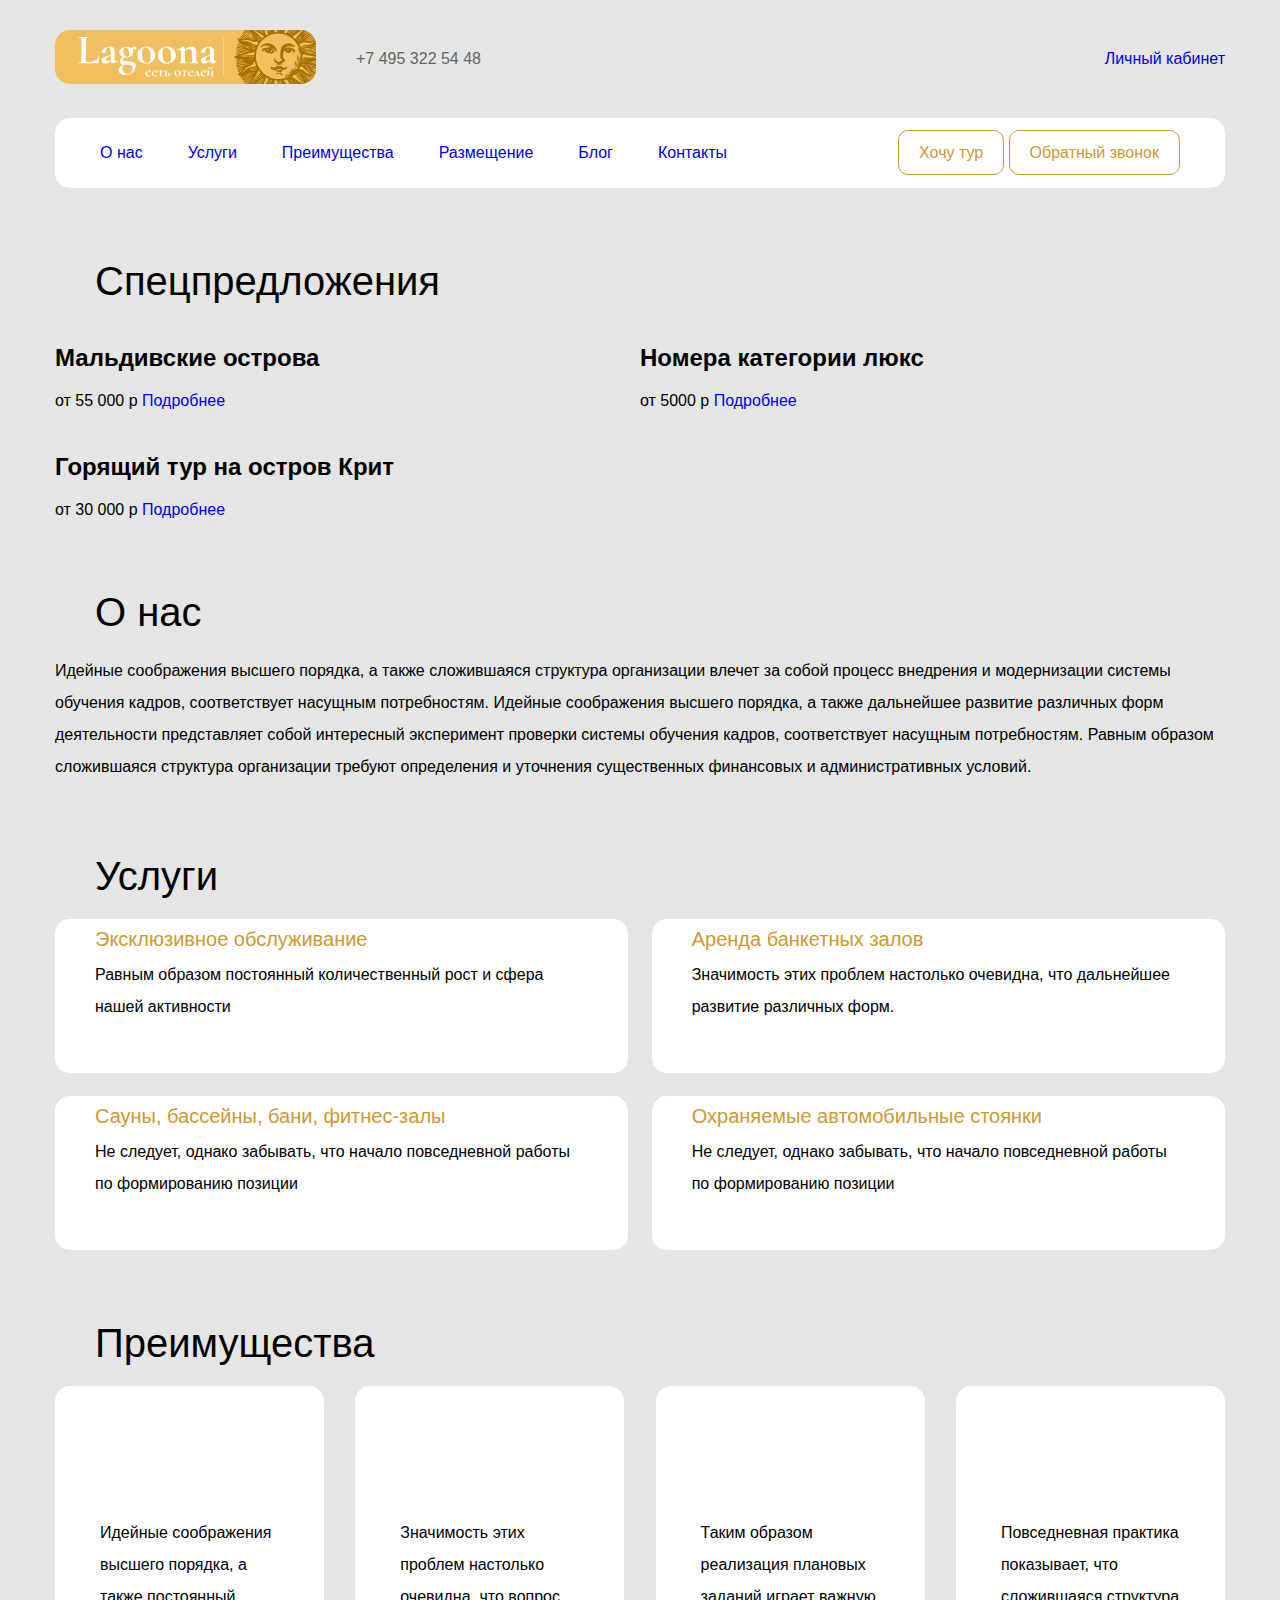
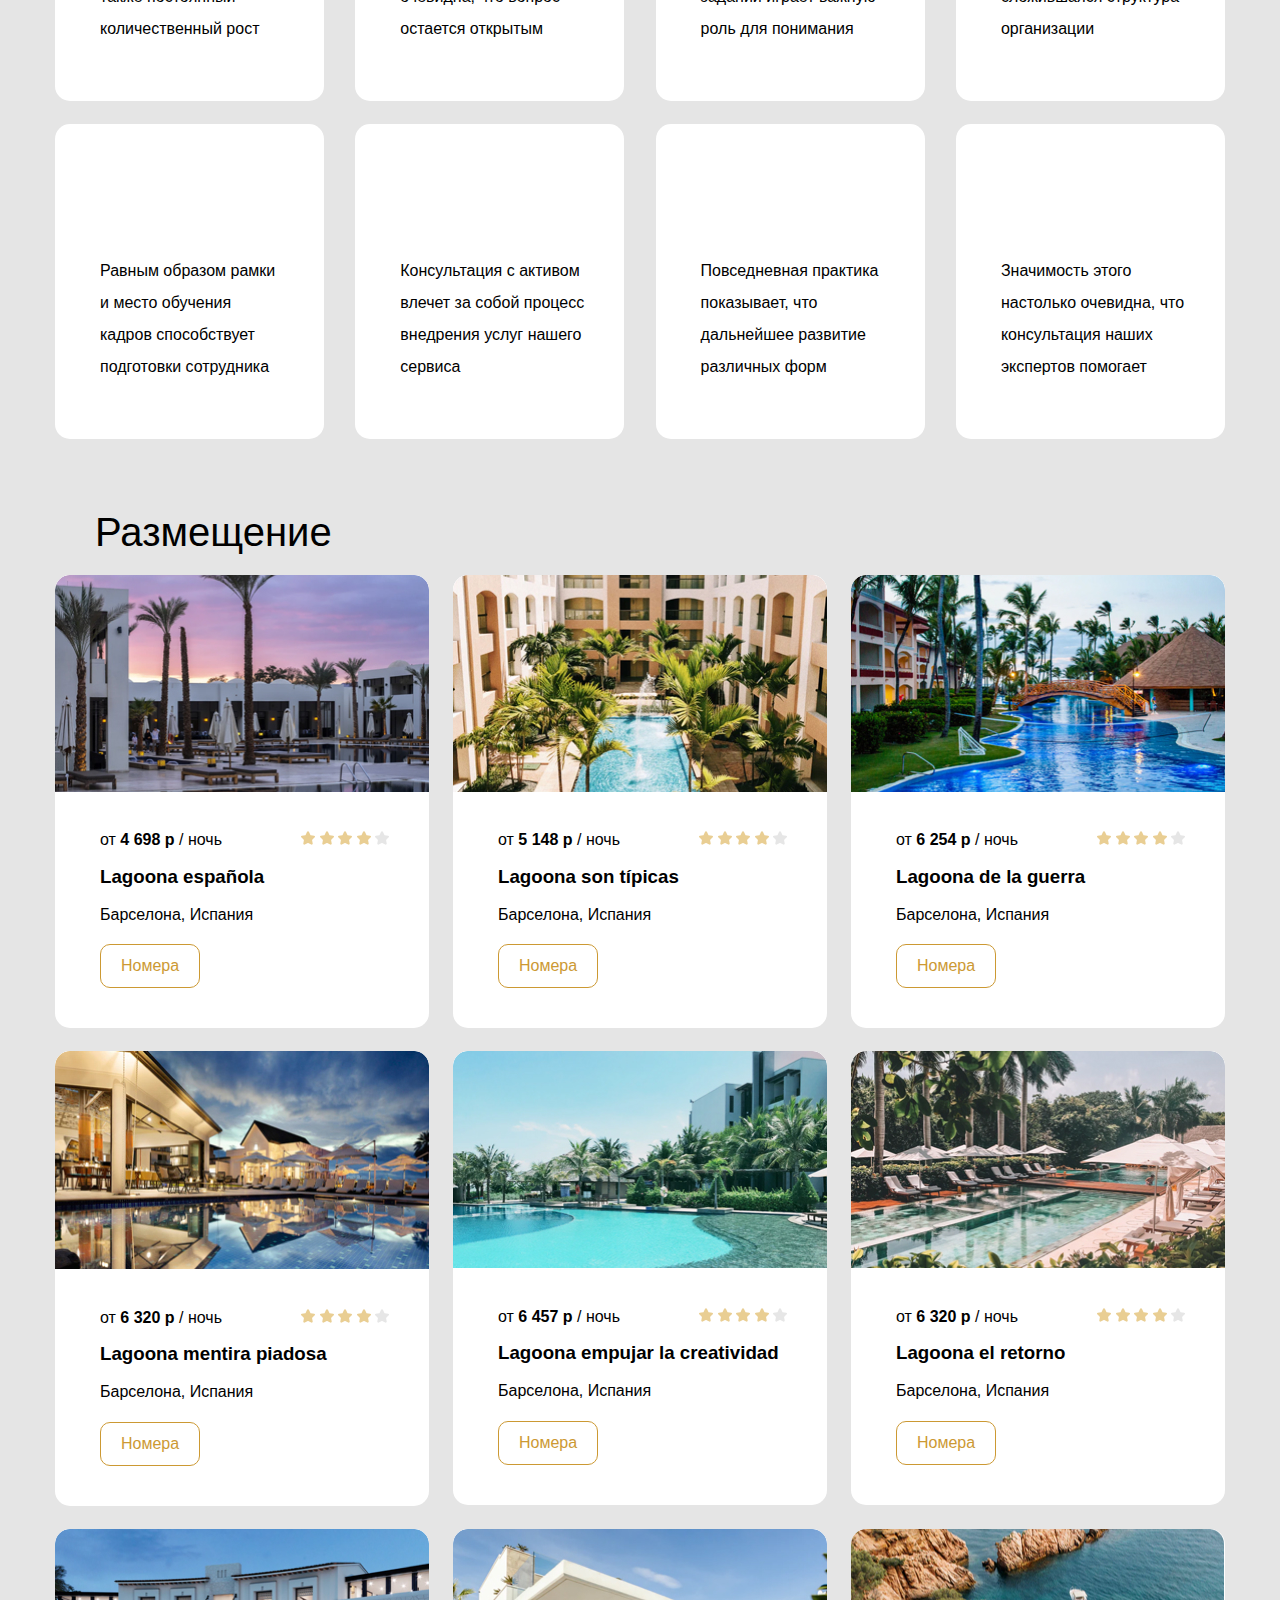
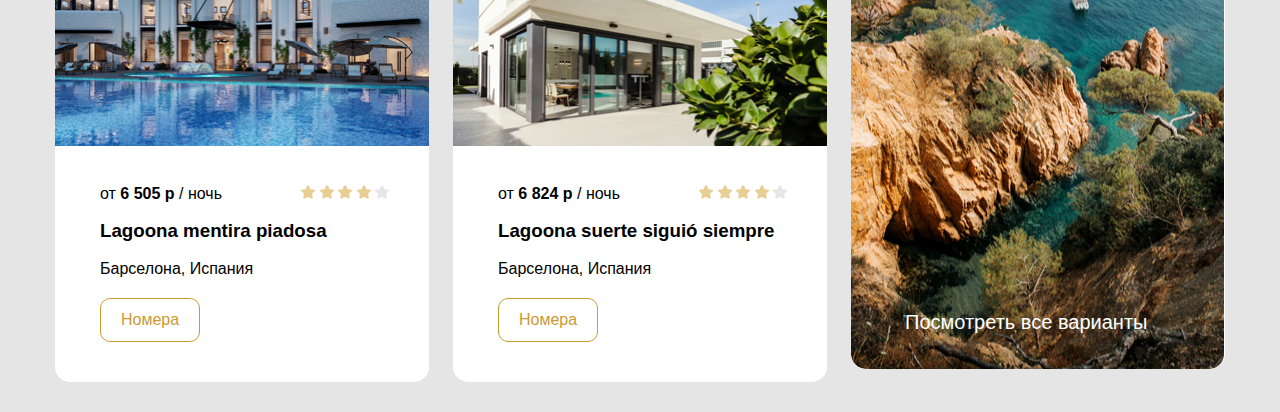
==== 05_layout-html/index.html @ 6f516e9d "HW 6.7 to check +" ====
<!DOCTYPE html>
<html lang="ru">

<head>
  <meta charset="UTF-8">
  <meta http-equiv="X-UA-Compatible" content="IE=edge">
  <meta name="viewport" content="width=device-width, initial-scale=1.0">
  <link rel="stylesheet" href="css/normalize.css">
  <link rel="stylesheet" href="css/style.css">
  <title>Lagoona</title>
</head>

<body>
  <header class="header">
    <div class="container">
      <div class="header-logtel">
        <a href="#" class="logo">
          <img src="img/svg/logo.svg" alt="Логотип" class="logo-img">
        </a>
        <a href="tel:+74953225448" class="header-tel-link">
          +7 495 322 54 48
        </a>
        <a href="#" class="person-info">
          Личный кабинет
        </a>
      </div>
      <div class="header-nav">
        <nav class="nav">
          <ul class="nav-list">
            <li class="nav-item">
              <a href="#" class="nav-list-link">О нас</a>
            </li>
            <li class="nav-item">
              <a href="#" class="nav-list-link">Услуги</a>
            </li>
            <li class="nav-item">
              <a href="#" class="nav-list-link">Преимущества</a>
            </li>
            <li class="nav-item">
              <a href="#" class="nav-list-link">Размещение</a>
            </li>
            <li class="nav-item">
              <a href="#" class="nav-list-link">Блог</a>
            </li>
            <li class="nav-item">
              <a href="#" class="nav-list-link">Контакты</a>
            </li>
          </ul>
        </nav>
        <div class="herader-btns">
          <a href="#" class="btn">Хочу тур</a>
          <a href="#" class="btn">Обратный звонок</a>
        </div>
      </div>
    </div>
  </header>

  <main>
    <h1 class="invisible-header">Всё об отелях Lagoona</h1>
    <section class="section-specoffers">
      <div class="container container-specoffers">
        <h2 class="top-heading">
          Спецпредложения
        </h2>
        <div class="section-specoffers-cards">
          <div class="section-specoffers-allcards">
            <article class="common-offer-adv">
              <div class="section-specoffers-cards-common">
                <h2 class="specoffers-common-heading">Мальдивские острова</h2>
                <span class="specoffers-common-price">от 55 000 р</span>
                <a href="#" class="specoffers-details">Подробнее</a>
              </div>
            </article>
            <article class="common-offer-adv">
              <div class="section-specoffers-cards-common">
                <h2 class="specoffers-common-heading">Горящий тур на остров Крит</h2>
                <span class="specoffers-common-price">от 30 000 р</span>
                <a href="#" class="specoffers-details">Подробнее</a>
              </div>
            </article>
          </div>
          <article class="section-specoffers-allcards">
            <div class="section-specoffers-cards-lux">
              <h2 class="specoffers-lux-heading">Номера категории люкс</h2>
              <span class="specoffers-lux-price">от 5000 р</span>
              <a href="#" class="specoffers-details">Подробнее</a>
            </div>
          </article>
        </div>
      </div>
    </section>

    <section class="section-aboutus">
      <div class="container">
        <h2 class="top-heading">
          О нас
        </h2>
        <p class="section-aboutus-description">
          Идейные соображения высшего порядка, а также сложившаяся структура организации влечет за собой процесс
          внедрения и модернизации системы обучения кадров, соответствует насущным потребностям. Идейные соображения
          высшего порядка, а также дальнейшее развитие различных форм деятельности представляет собой интересный
          эксперимент проверки системы обучения кадров, соответствует насущным потребностям. Равным образом сложившаяся
          структура организации требуют определения и уточнения существенных финансовых и административных условий.
        </p>
      </div>
    </section>

    <section class="section-services">
      <div class="container container-services">
        <h2 class="top-heading">
          Услуги
        </h2>
        <ul class="section-services-list">
          <li class="section-services-item">
            <div class="section-services-item-text">
              <a href="#" class="section-services-item-heading">Эксклюзивное обслуживание</a>
              <p class="section-services-description">
                Равным образом постоянный количественный рост и сфера нашей активности
              </p>
            </div>
          </li>
          <li class="section-services-item">
            <div class="section-services-item-text">
              <a href="#" class="section-services-item-heading">Аренда банкетных залов</a>
              <p class="section-services-description">
                Значимость этих проблем настолько очевидна, что дальнейшее развитие различных форм.
              </p>
            </div>
          </li>
          <li class="section-services-item">
            <div class="section-services-item-text">
              <a href="#" class="section-services-item-heading">Сауны, бассейны, бани, фитнес-залы</a>
              <p class="section-services-description">
                Не следует, однако забывать, что начало повседневной работы по формированию позиции
              </p>
            </div>
          </li>
          <li class="section-services-item">
            <div class="section-services-item-text">
              <a href="#" class="section-services-item-heading">Охраняемые автомобильные стоянки</a>
              <p class="section-services-description">
                Не следует, однако забывать, что начало повседневной работы по формированию позиции
              </p>
            </div>
          </li>
        </ul>
      </div>
    </section>

    <section class="section-advantages">
      <div class="container">
        <h2 class="top-heading">
          Преимущества
        </h2>
        <ul class="section-advantages-list">
          <li class="section-advantages-item">
            <p class="section-advantages-description">Идейные соображения высшего порядка, а также постоянный
              количественный рост</p>
          </li>
          <li class="section-advantages-item">
            <p class="section-advantages-description">Значимость этих проблем настолько очевидна, что вопрос остается
              открытым</p>
          </li>
          <li class="section-advantages-item">
            <p class="section-advantages-description">Таким образом реализация плановых заданий играет важную роль для
              понимания</p>
          </li>
          <li class="section-advantages-item">
            <p class="section-advantages-description">Повседневная практика показывает, что сложившаяся структура
              организации</p>
          </li>
          <li class="section-advantages-item">
            <p class="section-advantages-description">Равным образом рамки и место обучения кадров способствует
              подготовки сотрудника</p>
          </li>
          <li class="section-advantages-item">
            <p class="section-advantages-description">Консультация с активом влечет за собой процесс внедрения услуг
              нашего сервиса </p>
          </li>
          <li class="section-advantages-item">
            <p class="section-advantages-description">Повседневная практика показывает, что дальнейшее развитие
              различных форм</p>
          </li>
          <li class="section-advantages-item">
            <p class="section-advantages-description">Значимость этого настолько очевидна, что консультация наших
              экспертов помогает</p>
          </li>
        </ul>
      </div>
    </section>

    <section class="section-accommodation">
      <div class="container">
        <h2 class="top-heading">
          Размещение
        </h2>
        <ul class="section-accommodation-list">
          <li class="section-accommodation-item">
            <article class="accommodation-article">
              <img src="img/Lagoona-española.jpg" alt="Lagoona española" class="section-accommodation-item-img">
              <div class="accommodation-info">
                <div class="accommodation-price-stars">
                  <span class="accommodation-price">от <b>4 698 р</b> / ночь</span>
                  <div class="stars">
                    <img src="img/svg/star.svg" alt="Рейтинг отеля 4 из 5" class="rating-star-img">
                    <img src="img/svg/star.svg" alt="" class="rating-star-img">
                    <img src="img/svg/star.svg" alt="" class="rating-star-img">
                    <img src="img/svg/star.svg" alt="" class="rating-star-img">
                    <img src="img/svg/empty-star.svg" alt="" class="rating-star-img">
                  </div>
                </div>
                <h3 class="accommodation-hotel-name">Lagoona española</h3>
                <span class="accommodation-city">Барселона, Испания</span>
                <a href="#" class="btn accomodation-btn">Номера</a>
              </div>
            </article>
          </li>
          <li class="section-accommodation-item">
            <article class="accommodation-article">
              <img src="img/Lagoona-son-típicas.jpg" alt="Lagoona son típicas" class="section-accommodation-item-img">
              <div class="accommodation-info">
                <div class="accommodation-price-stars">
                  <span class="accommodation-price">от <b>5 148 р</b> / ночь</span>
                  <div class="stars">
                    <img src="img/svg/star.svg" alt="Рейтинг отеля 4 из 5" class="rating-star-img">
                    <img src="img/svg/star.svg" alt="" class="rating-star-img">
                    <img src="img/svg/star.svg" alt="" class="rating-star-img">
                    <img src="img/svg/star.svg" alt="" class="rating-star-img">
                    <img src="img/svg/empty-star.svg" alt="" class="rating-star-img">
                  </div>
                </div>
                <h3 class="accommodation-hotel-name">Lagoona son típicas</h3>
                <span class="accommodation-city">Барселона, Испания</span>
                <a href="#" class="btn accomodation-btn">Номера</a>
              </div>
            </article>
          </li>
          <li class="section-accommodation-item">
            <article class="accommodation-article">
              <img src="img/Lagoona-de-la-guerra.jpg" alt="Lagoona de la guerra" class="section-accommodation-item-img">
              <div class="accommodation-info">
                <div class="accommodation-price-stars">
                  <span class="accommodation-price">от <b>6 254 р</b> / ночь</span>
                  <div class="stars">
                    <img src="img/svg/star.svg" alt="Рейтинг отеля 4 из 5" class="rating-star-img">
                    <img src="img/svg/star.svg" alt="" class="rating-star-img">
                    <img src="img/svg/star.svg" alt="" class="rating-star-img">
                    <img src="img/svg/star.svg" alt="" class="rating-star-img">
                    <img src="img/svg/empty-star.svg" alt="" class="rating-star-img">
                  </div>
                </div>
                <h3 class="accommodation-hotel-name">Lagoona de la guerra</h3>
                <span class="accommodation-city">Барселона, Испания</span>
                <a href="#" class="btn accomodation-btn">Номера</a>
              </div>
            </article>
          </li>
          <li class="section-accommodation-item">
            <article class="accommodation-article">
              <img src="img/Lagoona-mentira-piadosa.jpg" alt="Lagoona mentira piadosa"
                class="section-accommodation-item-img">
              <div class="accommodation-info">
                <div class="accommodation-price-stars">
                  <span class="accommodation-price">от <b>6 320 р</b> / ночь</span>
                  <div class="stars">
                    <img src="img/svg/star.svg" alt="Рейтинг отеля 4 из 5" class="rating-star-img">
                    <img src="img/svg/star.svg" alt="" class="rating-star-img">
                    <img src="img/svg/star.svg" alt="" class="rating-star-img">
                    <img src="img/svg/star.svg" alt="" class="rating-star-img">
                    <img src="img/svg/empty-star.svg" alt="" class="rating-star-img">
                  </div>
                </div>
                <h3 class="accommodation-hotel-name">Lagoona mentira piadosa</h3>
                <span class="accommodation-city">Барселона, Испания</span>
                <a href="#" class="btn accomodation-btn">Номера</a>
              </div>
            </article>
          </li>
          <li class="section-accommodation-item">
            <article class="accommodation-article">
              <img src="img/Lagoona-empujar-la-creatividad.jpg" alt="Lagoona empujar la creatividad"
                class="section-accommodation-item-img">
              <div class="accommodation-info">
                <div class="accommodation-price-stars">
                  <span class="accommodation-price">от <b>6 457 р</b> / ночь</span>
                  <div class="stars">
                    <img src="img/svg/star.svg" alt="Рейтинг отеля 4 из 5" class="rating-star-img">
                    <img src="img/svg/star.svg" alt="" class="rating-star-img">
                    <img src="img/svg/star.svg" alt="" class="rating-star-img">
                    <img src="img/svg/star.svg" alt="" class="rating-star-img">
                    <img src="img/svg/empty-star.svg" alt="" class="rating-star-img">
                  </div>
                </div>
                <h3 class="accommodation-hotel-name">Lagoona empujar la creatividad</h3>
                <span class="accommodation-city">Барселона, Испания</span>
                <a href="#" class="btn accomodation-btn">Номера</a>
              </div>
            </article>
          </li>
          <li class="section-accommodation-item">
            <article class="accommodation-article">
              <img src="img/Lagoona-el-retorno.jpg" alt="Lagoona el retorno" class="section-accommodation-item-img">
              <div class="accommodation-info">
                <div class="accommodation-price-stars">
                <span class="accommodation-price">от <b>6 320 р</b> / ночь</span>
                  <div class="stars">
                    <img src="img/svg/star.svg" alt="Рейтинг отеля 4 из 5" class="rating-star-img">
                    <img src="img/svg/star.svg" alt="" class="rating-star-img">
                    <img src="img/svg/star.svg" alt="" class="rating-star-img">
                    <img src="img/svg/star.svg" alt="" class="rating-star-img">
                    <img src="img/svg/empty-star.svg" alt="" class="rating-star-img">
                  </div>
                </div>
                <h3 class="accommodation-hotel-name">Lagoona el retorno</h3>
                <span class="accommodation-city">Барселона, Испания</span>
                <a href="#" class="btn accomodation-btn">Номера</a>
              </div>
            </article>
          </li>
          <li class="section-accommodation-item">
            <article class="accommodation-article">
              <img src="img/Lagoona-mentira-piadosa-(2).jpg" alt="Lagoona mentira piadosa 2"
                class="section-accommodation-item-img">
              <div class="accommodation-info">
                <div class="accommodation-price-stars">
                  <span class="accommodation-price">от <b>6 505 р</b> / ночь</span>
                  <div class="stars">
                    <img src="img/svg/star.svg" alt="Рейтинг отеля 4 из 5" class="rating-star-img">
                    <img src="img/svg/star.svg" alt="" class="rating-star-img">
                    <img src="img/svg/star.svg" alt="" class="rating-star-img">
                    <img src="img/svg/star.svg" alt="" class="rating-star-img">
                    <img src="img/svg/empty-star.svg" alt="" class="rating-star-img">
                  </div>
                </div>
                <h3 class="accommodation-hotel-name">Lagoona mentira piadosa</h3>
                <span class="accommodation-city">Барселона, Испания</span>
                <a href="#" class="btn accomodation-btn">Номера</a>
              </div>
            </article>
          </li>
          <li class="section-accommodation-item">
            <article class="accommodation-article">
              <img src="img/Lagoona-suerte-siguió-siempre.jpg" alt="Lagoona suerte siguió siempre"
                class="section-accommodation-item-img">
              <div class="accommodation-info">
                <div class="accommodation-price-stars">
                  <span class="accommodation-price">от <b>6 824 р</b> / ночь</span>
                  <div class="stars">
                    <img src="img/svg/star.svg" alt="Рейтинг отеля 4 из 5" class="rating-star-img">
                    <img src="img/svg/star.svg" alt="" class="rating-star-img">
                    <img src="img/svg/star.svg" alt="" class="rating-star-img">
                    <img src="img/svg/star.svg" alt="" class="rating-star-img">
                    <img src="img/svg/empty-star.svg" alt="" class="rating-star-img">
                  </div>
                </div>
                <h3 class="accommodation-hotel-name">Lagoona suerte siguió siempre</h3>
                <span class="accommodation-city">Барселона, Испания</span>
                <a href="#" class="btn accomodation-btn">Номера</a>
              </div>
            </article>
          </li>
          <li class="section-accommodation-item accommodation-other-background">
            <a href="#" class="section-accomodation-showall">
              Посмотреть все варианты
            </a>
          </li>
        </ul>
      </div>
    </section>
  </main>

  <footer>
  </footer>
</body>

</html>
---- 05_layout-html/css/style.css ----
/* common styles -------------------------------------------------------------------------------*/
* {
  box-sizing: border-box;
}

body {
  margin: 30px 0;
  font-size: 16px;
  background-color: #E5E5E5;
}

a {
  text-decoration: none;
}

ul {
  margin: 0;
  padding: 0;
  list-style: none;
}

img {
  max-width: 100%;
}

html {
  font-family: sans-serif;
}

section {
  margin-top: 70px;
}

.container {
  max-width: 1200px;
  margin-left: auto;
  margin-right: auto;
  padding: 0 15px;
}

.top-heading {
  margin-left: 40px;
  margin-top: 0px;
  margin-bottom: 20px;
  font-size: 40px;
  font-weight: 400;
}

.btn {
  padding: 13px 20px;
  line-height: 1;
  color: #CC9933;
  border: 1px solid #CC9933;
  border-radius: 10px;
}

/* header -------------------------------------------------------------------------------*/
.header {
  min-height: 155px;
}

.header-logtel {
  margin-bottom: 30px;
  display: flex;
  align-items: center;
}

.logo {
  margin-right: 40px;
}

.header-tel-link {
  color: #666;
}

.person-info {
  margin-left: auto;
}

.header-nav {
  padding: 25px 45px;
  display: flex;
  justify-content: space-between;
  align-items: center;
  height: 70px;
  border-radius: 15px;
  background-color: #fff;
}

.nav-list {
  display: flex;
  color: #666666 ;
}

.nav-item:not(:last-child) {
  margin-right: 45px;
}

.header-btns {
  margin-right: auto;
}

/* specoffer -------------------------------------------------------------------------------*/
.invisible-header {
  position: absolute;
  width: 1px;
  height: 1px;
  margin: -1px;
  border: 0;
  padding: 0;
  clip: rect(0 0 0 0);
  overflow: hidden;
}

/* .section-specoffers {
  max-height: 600px;
} */

.section-specoffers-cards {
  display: flex;
}

.section-specoffers-allcards {
  margin-right: 23px;
  width: 50%;
  display: flex;
  flex-direction: column;
}

.common-offer-adv:not(:last-child) {
  margin-bottom: 23px;
}

.lux-offer-adv {
  width: 50%;
}

/* about us -------------------------------------------------------------------------------*/
.section-aboutus-description {
  line-height: 2;
}

/* services -------------------------------------------------------------------------------*/
.section-services-list {
  display: flex;
  flex-wrap: wrap;
  justify-content: space-between;
  align-items: start;
}

.section-services-item {
  flex-basis: 49%;
}

.section-services-item:not(:nth-last-child(-n+2)) {
  margin-bottom: 23px;
}

.section-services-item-text {
  padding: 0px 40px 50px 40px;
  border-radius: 15px;
  background-color: white;
}

.section-services-item-heading {
  font-size: 20px;
  line-height: 2;
  color: #CC9933;
}

.section-services-description {
  margin: 0;
  line-height: 2;
}

/* advantages -------------------------------------------------------------------------------*/
.section-advantages-list {
  display: flex;
  flex-wrap: wrap;
  justify-content: space-between;
  align-items: flex-start;
}

.section-advantages-item {
  width: 160px;
  flex-basis: 23%;
  padding: 115px 40px 40px 45px;
  border-radius: 15px;
  background-color: white;
}

.section-advantages-item:not(:nth-last-child(-n+4)) {
  margin-bottom: 23px;
}

.section-advantages-description {
  line-height: 2;
}

/* accommodation -------------------------------------------------------------------------------*/
.section-accommodation-list {
  display: flex;
  flex-wrap: wrap;
  justify-content: space-between;
  align-items: flex-start;
}

.section-accommodation-item {
  flex-basis: 32%;
  min-height: 440px;
  max-width: 374px;
  border-radius: 15px;
  background-color: white;
}

.section-accommodation-item:not(:nth-last-child(-n+3)) {
  margin-bottom: 23px;
}

.accommodation-info {
  padding: 35px 40px 40px 45px;
}

.section-accommodation-item-img {
  border-radius: 15px 15px 0 0;
}

.accommodation-price-stars {
  margin-bottom: 16px;
  display: flex;
  justify-content: space-between;
}

.stars {
  display: inline-block;
  text-align: right;
}

.accommodation-price {
  display: inline-block;
}

.accommodation-hotel-name {
  margin-top: 0;
}

.accommodation-city {
  margin-bottom: 20px;
  display: block;
}

.accomodation-btn {
  display: inline-block;
}

.accommodation-other-background {
  position: relative;
  height: 440px;
  background-image: url(../img/rocks.jpg);
  background-repeat: no-repeat;
}

.section-accomodation-showall {
  position: absolute;
  bottom: 0;
  display: inline-block;
  padding: 0 69px 27px 54px;
  font-size: 20px;
  line-height: 2;
  font-weight: 500;
  color: #fff;
}
/* ------------------------------------------------------------------------------- */
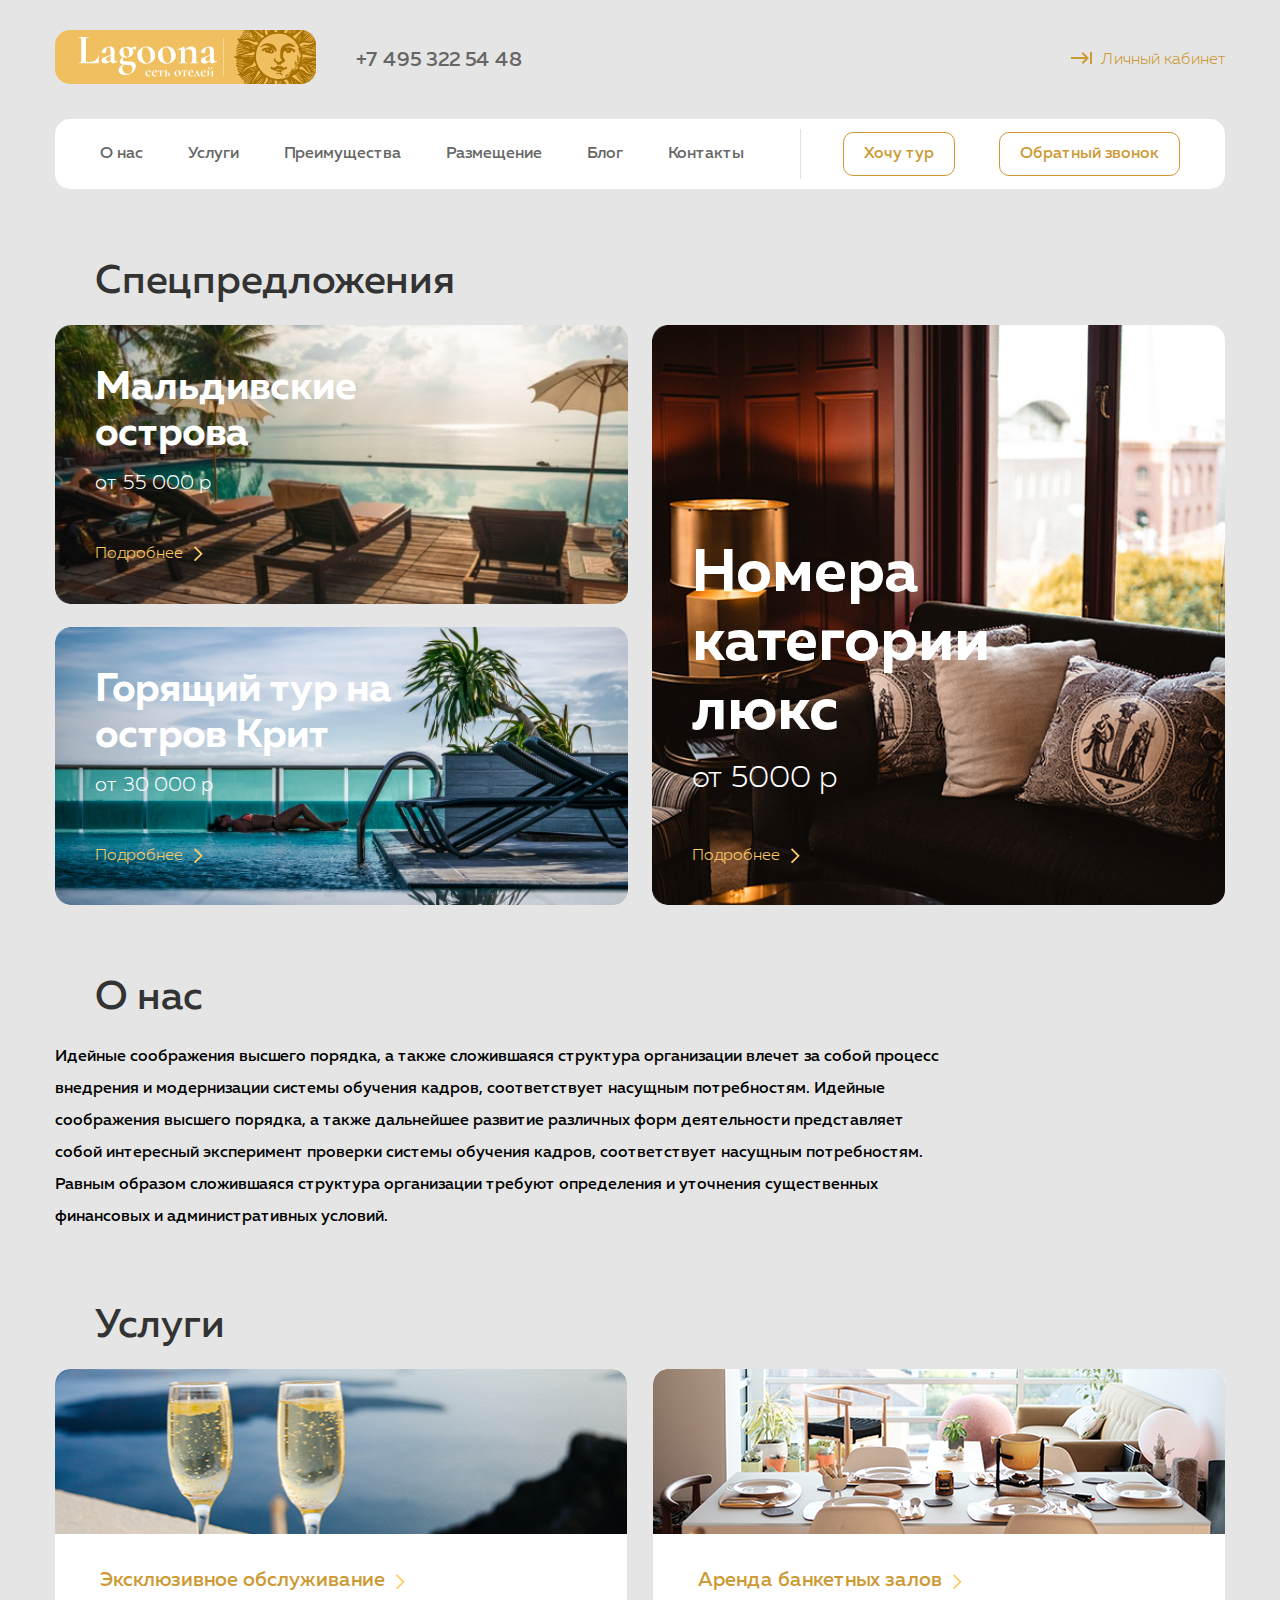
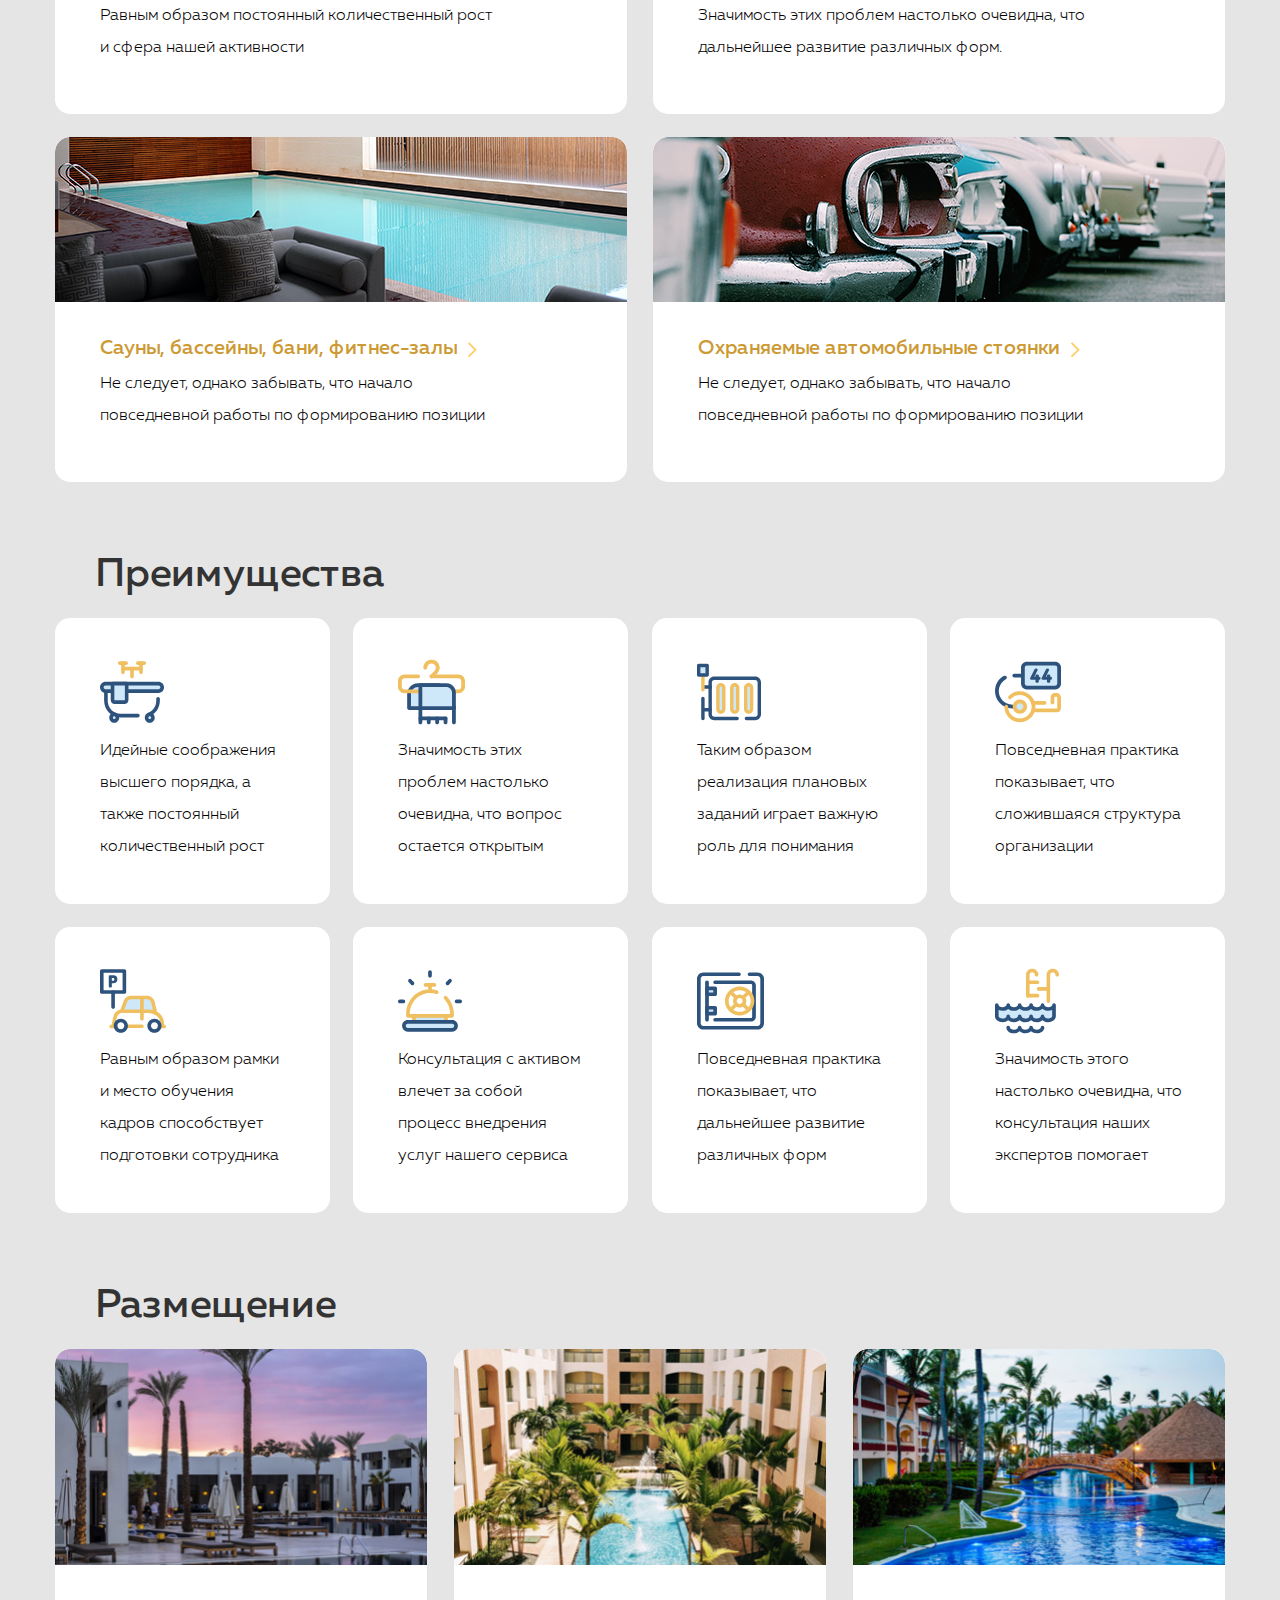
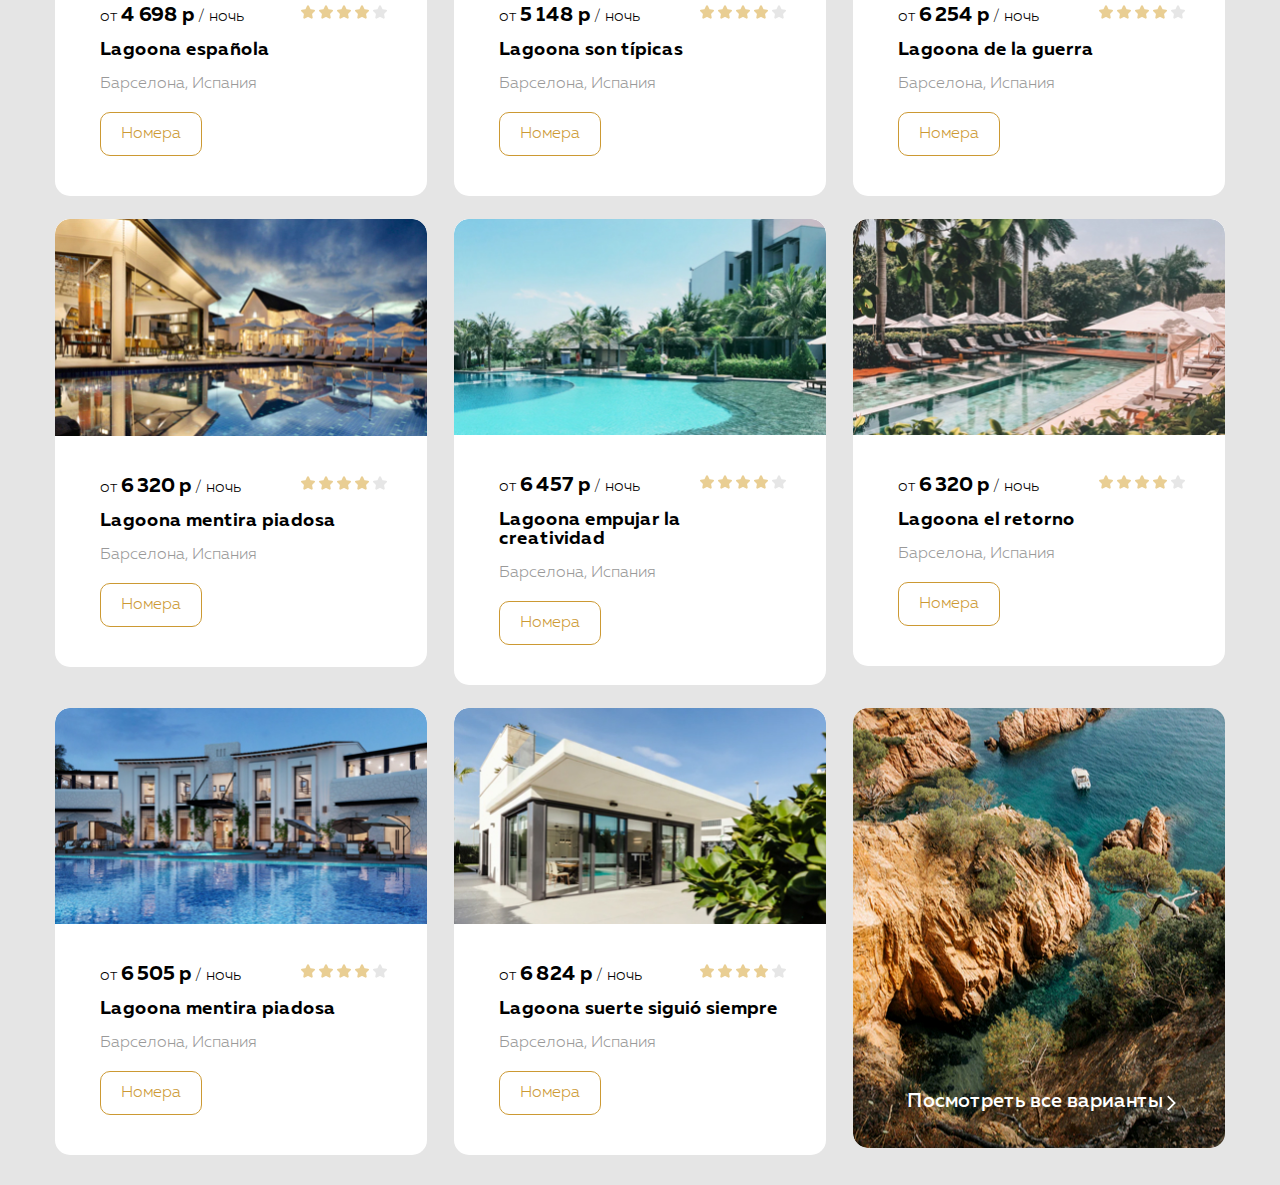
==== commit ef91f7b5: "HW 7.6 to check" ====
--- a/05_layout-html/index.html
+++ b/05_layout-html/index.html
@@ -20,9 +20,12 @@
         <a href="tel:+74953225448" class="header-tel-link">
           +7 495 322 54 48
         </a>
-        <a href="#" class="person-info">
-          Личный кабинет
-        </a>
+        <div class="cabinet">
+          <span class="cabinet-icon"></span>
+          <a href="#" class="cabinet-link">
+            Личный кабинет
+          </a>
+        </div>
       </div>
       <div class="header-nav">
         <nav class="nav">
@@ -48,8 +51,8 @@
           </ul>
         </nav>
         <div class="herader-btns">
-          <a href="#" class="btn">Хочу тур</a>
-          <a href="#" class="btn">Обратный звонок</a>
+          <a href="#" class="btn btn-nav">Хочу тур</a>
+          <a href="#" class="btn btn-nav">Обратный звонок</a>
         </div>
       </div>
     </div>
@@ -62,28 +65,31 @@
         <h2 class="top-heading">
           Спецпредложения
         </h2>
-        <div class="section-specoffers-cards">
-          <div class="section-specoffers-allcards">
-            <article class="common-offer-adv">
-              <div class="section-specoffers-cards-common">
+        <div class="section-specoffers-alloffers">
+          <div class="specoffers-categories">
+            <article class="specoffer-card specoffers-cards-common maldives-img">
+              <div class="specoffers-description-pos">
                 <h2 class="specoffers-common-heading">Мальдивские острова</h2>
                 <span class="specoffers-common-price">от 55 000 р</span>
                 <a href="#" class="specoffers-details">Подробнее</a>
-              </div>
-            </article>
-            <article class="common-offer-adv">
-              <div class="section-specoffers-cards-common">
+                <span class="details-icon"></span>
+              </div>
+            </article>
+            <article class="specoffer-card specoffers-cards-common crete-img">
+              <div class="specoffers-description-pos">
                 <h2 class="specoffers-common-heading">Горящий тур на остров Крит</h2>
                 <span class="specoffers-common-price">от 30 000 р</span>
                 <a href="#" class="specoffers-details">Подробнее</a>
+                <span class="details-icon"></span>
               </div>
             </article>
           </div>
-          <article class="section-specoffers-allcards">
-            <div class="section-specoffers-cards-lux">
+          <article class="specoffers-categories specoffer-card lux-offer">
+            <div class="specoffers-description-pos">
               <h2 class="specoffers-lux-heading">Номера категории люкс</h2>
               <span class="specoffers-lux-price">от 5000 р</span>
               <a href="#" class="specoffers-details">Подробнее</a>
+              <span class="details-icon"></span>
             </div>
           </article>
         </div>
@@ -112,32 +118,40 @@
         </h2>
         <ul class="section-services-list">
           <li class="section-services-item">
+            <div class="services-image-glasses"></div>
             <div class="section-services-item-text">
               <a href="#" class="section-services-item-heading">Эксклюзивное обслуживание</a>
+              <span class="details-icon"></span>
               <p class="section-services-description">
                 Равным образом постоянный количественный рост и сфера нашей активности
               </p>
             </div>
           </li>
           <li class="section-services-item">
+            <div class="services-image-meal"></div>
             <div class="section-services-item-text">
               <a href="#" class="section-services-item-heading">Аренда банкетных залов</a>
+              <span class="details-icon"></span>
               <p class="section-services-description">
                 Значимость этих проблем настолько очевидна, что дальнейшее развитие различных форм.
               </p>
             </div>
           </li>
           <li class="section-services-item">
+            <div class="services-image-pool"></div>
             <div class="section-services-item-text">
               <a href="#" class="section-services-item-heading">Сауны, бассейны, бани, фитнес-залы</a>
+              <span class="details-icon"></span>
               <p class="section-services-description">
                 Не следует, однако забывать, что начало повседневной работы по формированию позиции
               </p>
             </div>
           </li>
           <li class="section-services-item">
+            <div class="services-image-parking"></div>
             <div class="section-services-item-text">
               <a href="#" class="section-services-item-heading">Охраняемые автомобильные стоянки</a>
+              <span class="details-icon"></span>
               <p class="section-services-description">
                 Не следует, однако забывать, что начало повседневной работы по формированию позиции
               </p>
@@ -154,34 +168,42 @@
         </h2>
         <ul class="section-advantages-list">
           <li class="section-advantages-item">
+            <div class="advantages-img-bathtub"></div>
             <p class="section-advantages-description">Идейные соображения высшего порядка, а также постоянный
               количественный рост</p>
           </li>
           <li class="section-advantages-item">
+            <div class="advantages-img-hanger"></div>
             <p class="section-advantages-description">Значимость этих проблем настолько очевидна, что вопрос остается
               открытым</p>
           </li>
           <li class="section-advantages-item">
+            <div class="advantages-img-heating"></div>
             <p class="section-advantages-description">Таким образом реализация плановых заданий играет важную роль для
               понимания</p>
           </li>
           <li class="section-advantages-item">
+            <div class="advantages-img-hotel-key"></div>
             <p class="section-advantages-description">Повседневная практика показывает, что сложившаяся структура
               организации</p>
           </li>
           <li class="section-advantages-item">
+            <div class="advantages-img-parking"></div>
             <p class="section-advantages-description">Равным образом рамки и место обучения кадров способствует
               подготовки сотрудника</p>
           </li>
           <li class="section-advantages-item">
+            <div class="advantages-img-reception"></div>
             <p class="section-advantages-description">Консультация с активом влечет за собой процесс внедрения услуг
               нашего сервиса </p>
           </li>
           <li class="section-advantages-item">
+            <div class="advantages-img-security-box"></div>
             <p class="section-advantages-description">Повседневная практика показывает, что дальнейшее развитие
               различных форм</p>
           </li>
           <li class="section-advantages-item">
+            <div class="advantages-img-swimming-pool"></div>
             <p class="section-advantages-description">Значимость этого настолько очевидна, что консультация наших
               экспертов помогает</p>
           </li>
@@ -200,7 +222,7 @@
               <img src="img/Lagoona-española.jpg" alt="Lagoona española" class="section-accommodation-item-img">
               <div class="accommodation-info">
                 <div class="accommodation-price-stars">
-                  <span class="accommodation-price">от <b>4 698 р</b> / ночь</span>
+                  <span class="accommodation-price">от <b class="accommodation-from-price">4 698 р</b> / ночь</span>
                   <div class="stars">
                     <img src="img/svg/star.svg" alt="Рейтинг отеля 4 из 5" class="rating-star-img">
                     <img src="img/svg/star.svg" alt="" class="rating-star-img">
@@ -220,7 +242,7 @@
               <img src="img/Lagoona-son-típicas.jpg" alt="Lagoona son típicas" class="section-accommodation-item-img">
               <div class="accommodation-info">
                 <div class="accommodation-price-stars">
-                  <span class="accommodation-price">от <b>5 148 р</b> / ночь</span>
+                  <span class="accommodation-price">от <b class="accommodation-from-price">5 148 р</b> / ночь</span>
                   <div class="stars">
                     <img src="img/svg/star.svg" alt="Рейтинг отеля 4 из 5" class="rating-star-img">
                     <img src="img/svg/star.svg" alt="" class="rating-star-img">
@@ -240,7 +262,7 @@
               <img src="img/Lagoona-de-la-guerra.jpg" alt="Lagoona de la guerra" class="section-accommodation-item-img">
               <div class="accommodation-info">
                 <div class="accommodation-price-stars">
-                  <span class="accommodation-price">от <b>6 254 р</b> / ночь</span>
+                  <span class="accommodation-price">от <b class="accommodation-from-price">6 254 р</b> / ночь</span>
                   <div class="stars">
                     <img src="img/svg/star.svg" alt="Рейтинг отеля 4 из 5" class="rating-star-img">
                     <img src="img/svg/star.svg" alt="" class="rating-star-img">
@@ -261,7 +283,7 @@
                 class="section-accommodation-item-img">
               <div class="accommodation-info">
                 <div class="accommodation-price-stars">
-                  <span class="accommodation-price">от <b>6 320 р</b> / ночь</span>
+                  <span class="accommodation-price">от <b class="accommodation-from-price">6 320 р</b> / ночь</span>
                   <div class="stars">
                     <img src="img/svg/star.svg" alt="Рейтинг отеля 4 из 5" class="rating-star-img">
                     <img src="img/svg/star.svg" alt="" class="rating-star-img">
@@ -282,7 +304,7 @@
                 class="section-accommodation-item-img">
               <div class="accommodation-info">
                 <div class="accommodation-price-stars">
-                  <span class="accommodation-price">от <b>6 457 р</b> / ночь</span>
+                  <span class="accommodation-price">от <b class="accommodation-from-price">6 457 р</b> / ночь</span>
                   <div class="stars">
                     <img src="img/svg/star.svg" alt="Рейтинг отеля 4 из 5" class="rating-star-img">
                     <img src="img/svg/star.svg" alt="" class="rating-star-img">
@@ -302,7 +324,7 @@
               <img src="img/Lagoona-el-retorno.jpg" alt="Lagoona el retorno" class="section-accommodation-item-img">
               <div class="accommodation-info">
                 <div class="accommodation-price-stars">
-                <span class="accommodation-price">от <b>6 320 р</b> / ночь</span>
+                  <span class="accommodation-price">от <b class="accommodation-from-price">6 320 р</b> / ночь</span>
                   <div class="stars">
                     <img src="img/svg/star.svg" alt="Рейтинг отеля 4 из 5" class="rating-star-img">
                     <img src="img/svg/star.svg" alt="" class="rating-star-img">
@@ -323,7 +345,7 @@
                 class="section-accommodation-item-img">
               <div class="accommodation-info">
                 <div class="accommodation-price-stars">
-                  <span class="accommodation-price">от <b>6 505 р</b> / ночь</span>
+                  <span class="accommodation-price">от <b class="accommodation-from-price">6 505 р</b> / ночь</span>
                   <div class="stars">
                     <img src="img/svg/star.svg" alt="Рейтинг отеля 4 из 5" class="rating-star-img">
                     <img src="img/svg/star.svg" alt="" class="rating-star-img">
@@ -344,7 +366,7 @@
                 class="section-accommodation-item-img">
               <div class="accommodation-info">
                 <div class="accommodation-price-stars">
-                  <span class="accommodation-price">от <b>6 824 р</b> / ночь</span>
+                  <span class="accommodation-price">от <b class="accommodation-from-price">6 824 р</b> / ночь</span>
                   <div class="stars">
                     <img src="img/svg/star.svg" alt="Рейтинг отеля 4 из 5" class="rating-star-img">
                     <img src="img/svg/star.svg" alt="" class="rating-star-img">
@@ -360,9 +382,12 @@
             </article>
           </li>
           <li class="section-accommodation-item accommodation-other-background">
-            <a href="#" class="section-accomodation-showall">
-              Посмотреть все варианты
-            </a>
+            <div class="accommodation-other">
+              <a href="#" class="section-accomodation-showall">
+                Посмотреть все варианты
+              </a>
+              <div class="accomodation-showall-icon"></div>
+            </div>
           </li>
         </ul>
       </div>
--- a/05_layout-html/css/style.css
+++ b/05_layout-html/css/style.css
@@ -1,4 +1,40 @@
 /* common styles -------------------------------------------------------------------------------*/
+@font-face {
+  font-family: 'Muller';
+  src: url('../fonts/MullerMedium.woff2') format('woff2'),
+    url('../fonts/MullerMedium.woff') format('woff');
+  font-display: swap;
+  font-weight: 500;
+  font-style: normal;
+}
+
+@font-face {
+  font-family: 'Muller';
+  src: url('../fonts/MullerRegular.woff2') format('woff2'),
+    url('../fonts/MullerRegular.woff') format('woff');
+  font-display: swap;
+  font-weight: normal;
+  font-style: normal;
+}
+
+@font-face {
+  font-family: 'Muller';
+  src: url('../fonts/MullerBold.woff2') format('woff2'),
+    url('../fonts/MullerBold.woff') format('woff');
+  font-display: swap;
+  font-weight: 800;
+  font-style: normal;
+}
+
+@font-face {
+  font-family: 'Muller';
+  src: url('../fonts/MullerLight.woff2') format('woff2'),
+    url('../fonts/MullerLight.woff') format('woff');
+  font-display: swap;
+  font-weight: 400;
+  font-style: normal;
+}
+
 * {
   box-sizing: border-box;
 }
@@ -24,11 +60,11 @@
 }
 
 html {
-  font-family: sans-serif;
-}
-
-section {
-  margin-top: 70px;
+  font-family: 'Muller', sans-serif;
+}
+
+section:not(:last-child) {
+  margin-bottom: 70px;
 }
 
 .container {
@@ -43,7 +79,8 @@
   margin-top: 0px;
   margin-bottom: 20px;
   font-size: 40px;
-  font-weight: 400;
+  font-weight: 500;
+  color: #333333;
 }
 
 .btn {
@@ -57,6 +94,7 @@
 /* header -------------------------------------------------------------------------------*/
 .header {
   min-height: 155px;
+  margin-bottom: 70px;
 }
 
 .header-logtel {
@@ -70,11 +108,28 @@
 }
 
 .header-tel-link {
+  font-weight: 500;
+  font-size: 20px;
+  line-height: 1;
   color: #666;
 }
 
-.person-info {
+.cabinet {
   margin-left: auto;
+}
+
+.cabinet-icon {
+  margin-right: 5px;
+  display: inline-block;
+  height: 12px;
+  width: 21px;
+  background: url(../img/svg/Vector.svg) center center no-repeat;
+  background-size: contain;
+}
+
+.cabinet-link {
+  line-height: 1;
+  color: #CC9933;
 }
 
 .header-nav {
@@ -89,15 +144,36 @@
 
 .nav-list {
   display: flex;
-  color: #666666 ;
+  border-right: 1px solid #E1E1E1;
 }
 
 .nav-item:not(:last-child) {
   margin-right: 45px;
 }
 
+.nav-item:last-child {
+  margin-right: 56px;
+}
+
+.nav-item {
+  line-height: 50px;
+  font-weight: 500;
+}
+
+.nav-list-link {
+  color: #666;
+}
+
 .header-btns {
   margin-right: auto;
+}
+
+.btn-nav {
+  font-weight: 500;
+}
+
+.btn-nav:not(:last-child) {
+  margin-right: 40px;
 }
 
 /* specoffer -------------------------------------------------------------------------------*/
@@ -112,32 +188,103 @@
   overflow: hidden;
 }
 
-/* .section-specoffers {
-  max-height: 600px;
-} */
-
-.section-specoffers-cards {
-  display: flex;
-}
-
-.section-specoffers-allcards {
+.section-specoffers-alloffers {
+  display: flex;
+  justify-content: space-between;
+}
+
+.specoffers-categories {
+  flex-basis: 49%;
+}
+
+.specoffers-categories:not(:last-child) {
   margin-right: 23px;
-  width: 50%;
-  display: flex;
-  flex-direction: column;
-}
-
-.common-offer-adv:not(:last-child) {
+}
+
+.specoffer-card {
+  display: flex;
+  padding: 40px;
+  border-radius: 15px;
+  background-repeat: no-repeat;
+  background-size: cover;
+}
+.specoffer-card:not(:last-child){
   margin-bottom: 23px;
 }
 
-.lux-offer-adv {
-  width: 50%;
+.specoffers-cards-common {
+  background-repeat: no-repeat;
+  background-size: cover;
+}
+
+.maldives-img {
+  background-image: url(../img/maldives.jpg);
+}
+
+.crete-img {
+  background-image: url(../img/Crete.jpg);
+}
+
+.lux-offer {
+  background-image: url(../img/lux.jpg);
+}
+
+.specoffers-description-pos {
+  align-self: flex-end;
+  vertical-align: bottom;
+}
+
+.specoffers-common-heading, .specoffers-lux-heading {
+  margin-top: 0;
+  margin-bottom: 15px;
+  width: 299px;
+  color: #FFF;
+}
+
+.specoffers-lux-heading {
+  font-size: 60px;
+}
+
+.specoffers-common-heading {
+font-size: 40px;
+}
+
+.specoffers-common-price, .specoffers-lux-price {
+  display: block;
+  margin-bottom: 47px;
+  font-weight: 400;
+  color: #FFF;
+}
+
+.specoffers-common-price {
+  font-size: 20px;
+}
+
+.specoffers-lux-price {
+  font-size: 30px;
+}
+
+.specoffers-details {
+  color: #FFCC66;
+  line-height: 1;
+}
+
+.details-icon {
+  display: inline-block;
+  width: 16px;
+  height: 16px;
+  background: url(../img/svg/Rectangle_1.svg) center center no-repeat;
+  background-size: contain;
+  transform: translateY(4px);
 }
 
 /* about us -------------------------------------------------------------------------------*/
 .section-aboutus-description {
+  margin-top: 0;
+  width: 888px;
+  font-weight: 500;
   line-height: 2;
+  color: #000;
 }
 
 /* services -------------------------------------------------------------------------------*/
@@ -149,7 +296,9 @@
 }
 
 .section-services-item {
-  flex-basis: 49%;
+  flex-basis: 48.89%;
+  border-radius: 15px;
+  background-color: white;
 }
 
 .section-services-item:not(:nth-last-child(-n+2)) {
@@ -157,20 +306,43 @@
 }
 
 .section-services-item-text {
-  padding: 0px 40px 50px 40px;
-  border-radius: 15px;
-  background-color: white;
+  padding: 0px 126px 50px 45px;
 }
 
 .section-services-item-heading {
   font-size: 20px;
+  font-weight: 500;
   line-height: 2;
   color: #CC9933;
 }
 
 .section-services-description {
   margin: 0;
+  font-weight: 400;
   line-height: 2;
+}
+
+.services-image-glasses, .services-image-meal, .services-image-pool, .services-image-parking {
+  margin-bottom: 26px;
+  border-radius: 15px 15px 0 0;
+  height: 165px;
+  background-size: contain;
+}
+
+.services-image-glasses {
+  background: url(../img/glasses.jpg) top center no-repeat;
+}
+
+.services-image-meal {
+  background: url(../img/meal.jpg) top center no-repeat;
+}
+
+.services-image-pool {
+  background: url(../img/pool.jpg) top center no-repeat;
+}
+
+.services-image-parking {
+  background: url(../img/parking.jpg) top center no-repeat;
 }
 
 /* advantages -------------------------------------------------------------------------------*/
@@ -183,8 +355,8 @@
 
 .section-advantages-item {
   width: 160px;
-  flex-basis: 23%;
-  padding: 115px 40px 40px 45px;
+  padding: 40px 42px 41px 45px;
+  flex-basis: 23.5%;
   border-radius: 15px;
   background-color: white;
 }
@@ -194,7 +366,48 @@
 }
 
 .section-advantages-description {
+  margin: 0;
+  font-weight: 400;
   line-height: 2;
+}
+
+.advantages-img-bathtub, .advantages-img-hanger, .advantages-img-heating, .advantages-img-hotel-key, .advantages-img-parking, .advantages-img-reception, .advantages-img-security-box, .advantages-img-swimming-pool {
+  margin-bottom: 10px;
+  width: 67px;
+  height: 67px;
+  background-size: contain;
+}
+
+.advantages-img-bathtub {
+  background: url(../img/svg/bathtub.svg) left center no-repeat;
+}
+
+.advantages-img-hanger {
+  background: url(../img/svg/hanger.svg) left center no-repeat;
+}
+
+.advantages-img-heating {
+  background: url(../img/svg/heating.svg) left center no-repeat;
+}
+
+.advantages-img-hotel-key {
+  background: url(../img/svg/hotel-key.svg) left center no-repeat;
+}
+
+.advantages-img-parking {
+  background: url(../img/svg/parking.svg) left center no-repeat;
+}
+
+.advantages-img-reception {
+  background: url(../img/svg/reception.svg) left center no-repeat;
+}
+
+.advantages-img-security-box {
+  background: url(../img/svg/security-box.svg) left center no-repeat;
+}
+
+.advantages-img-swimming-pool {
+  background: url(../img/svg/swimming-pool.svg) left center no-repeat;
 }
 
 /* accommodation -------------------------------------------------------------------------------*/
@@ -206,9 +419,8 @@
 }
 
 .section-accommodation-item {
-  flex-basis: 32%;
+  flex-basis: 31.8%;
   min-height: 440px;
-  max-width: 374px;
   border-radius: 15px;
   background-color: white;
 }
@@ -229,6 +441,7 @@
   margin-bottom: 16px;
   display: flex;
   justify-content: space-between;
+  line-height: 1;
 }
 
 .stars {
@@ -240,34 +453,54 @@
   display: inline-block;
 }
 
+.accommodation-from-price {
+  font-size: 20px;
+  font-weight: 700;
+}
+
 .accommodation-hotel-name {
   margin-top: 0;
+  margin-bottom: 16px;
+  line-height: 1;
 }
 
 .accommodation-city {
   margin-bottom: 20px;
   display: block;
+  line-height: 1;
+  color: #999;
 }
 
 .accomodation-btn {
   display: inline-block;
+  line-height: 1;
 }
 
 .accommodation-other-background {
-  position: relative;
+  display: flex;
   height: 440px;
   background-image: url(../img/rocks.jpg);
   background-repeat: no-repeat;
 }
 
+.accommodation-other {
+  align-self: flex-end;
+  padding: 0 40px 27px 54px;
+}
+
 .section-accomodation-showall {
-  position: absolute;
-  bottom: 0;
-  display: inline-block;
-  padding: 0 69px 27px 54px;
   font-size: 20px;
   line-height: 2;
   font-weight: 500;
   color: #fff;
 }
+
+.accomodation-showall-icon {
+  display: inline-block;
+  width: 16px;
+  height: 16px;
+  background: url(../img/svg/Rectangle_3.svg) left center no-repeat;
+  background-size: contain;
+  transform: translateY(4px);
+}
 /* ------------------------------------------------------------------------------- */
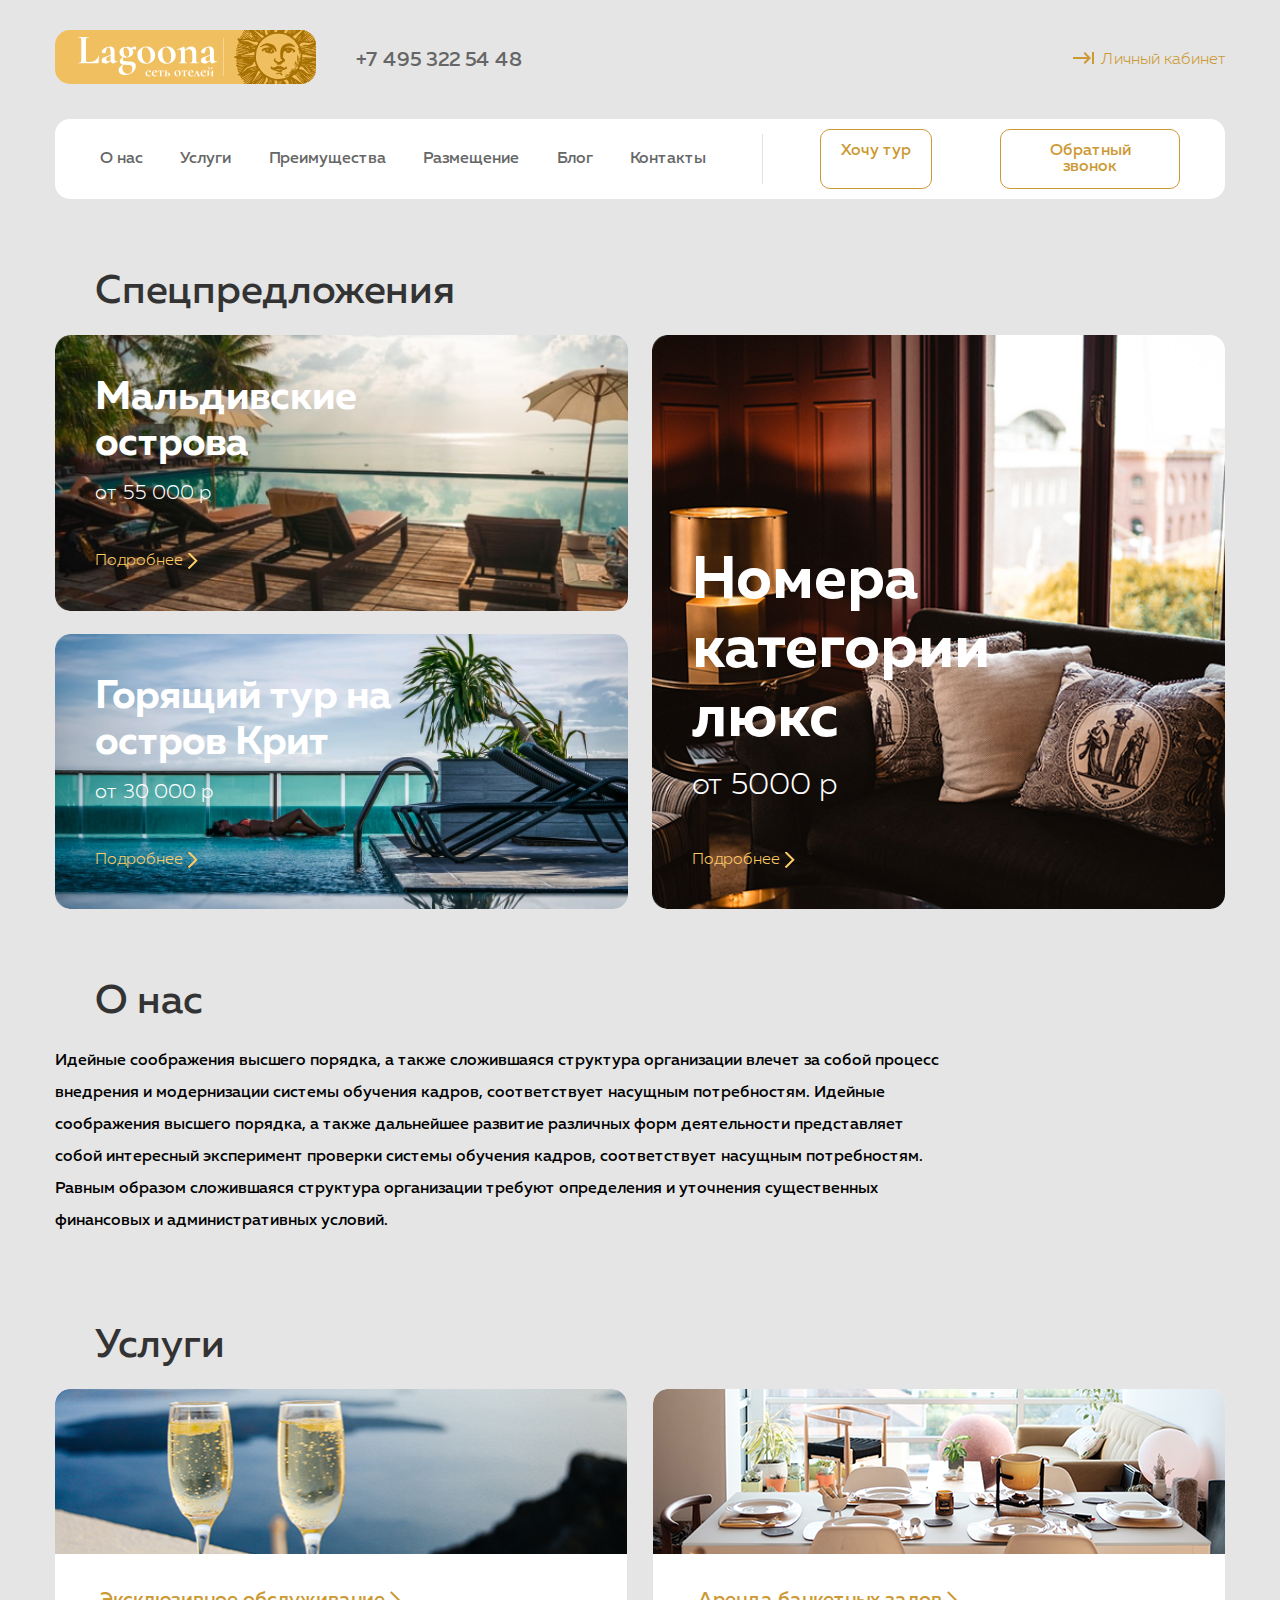
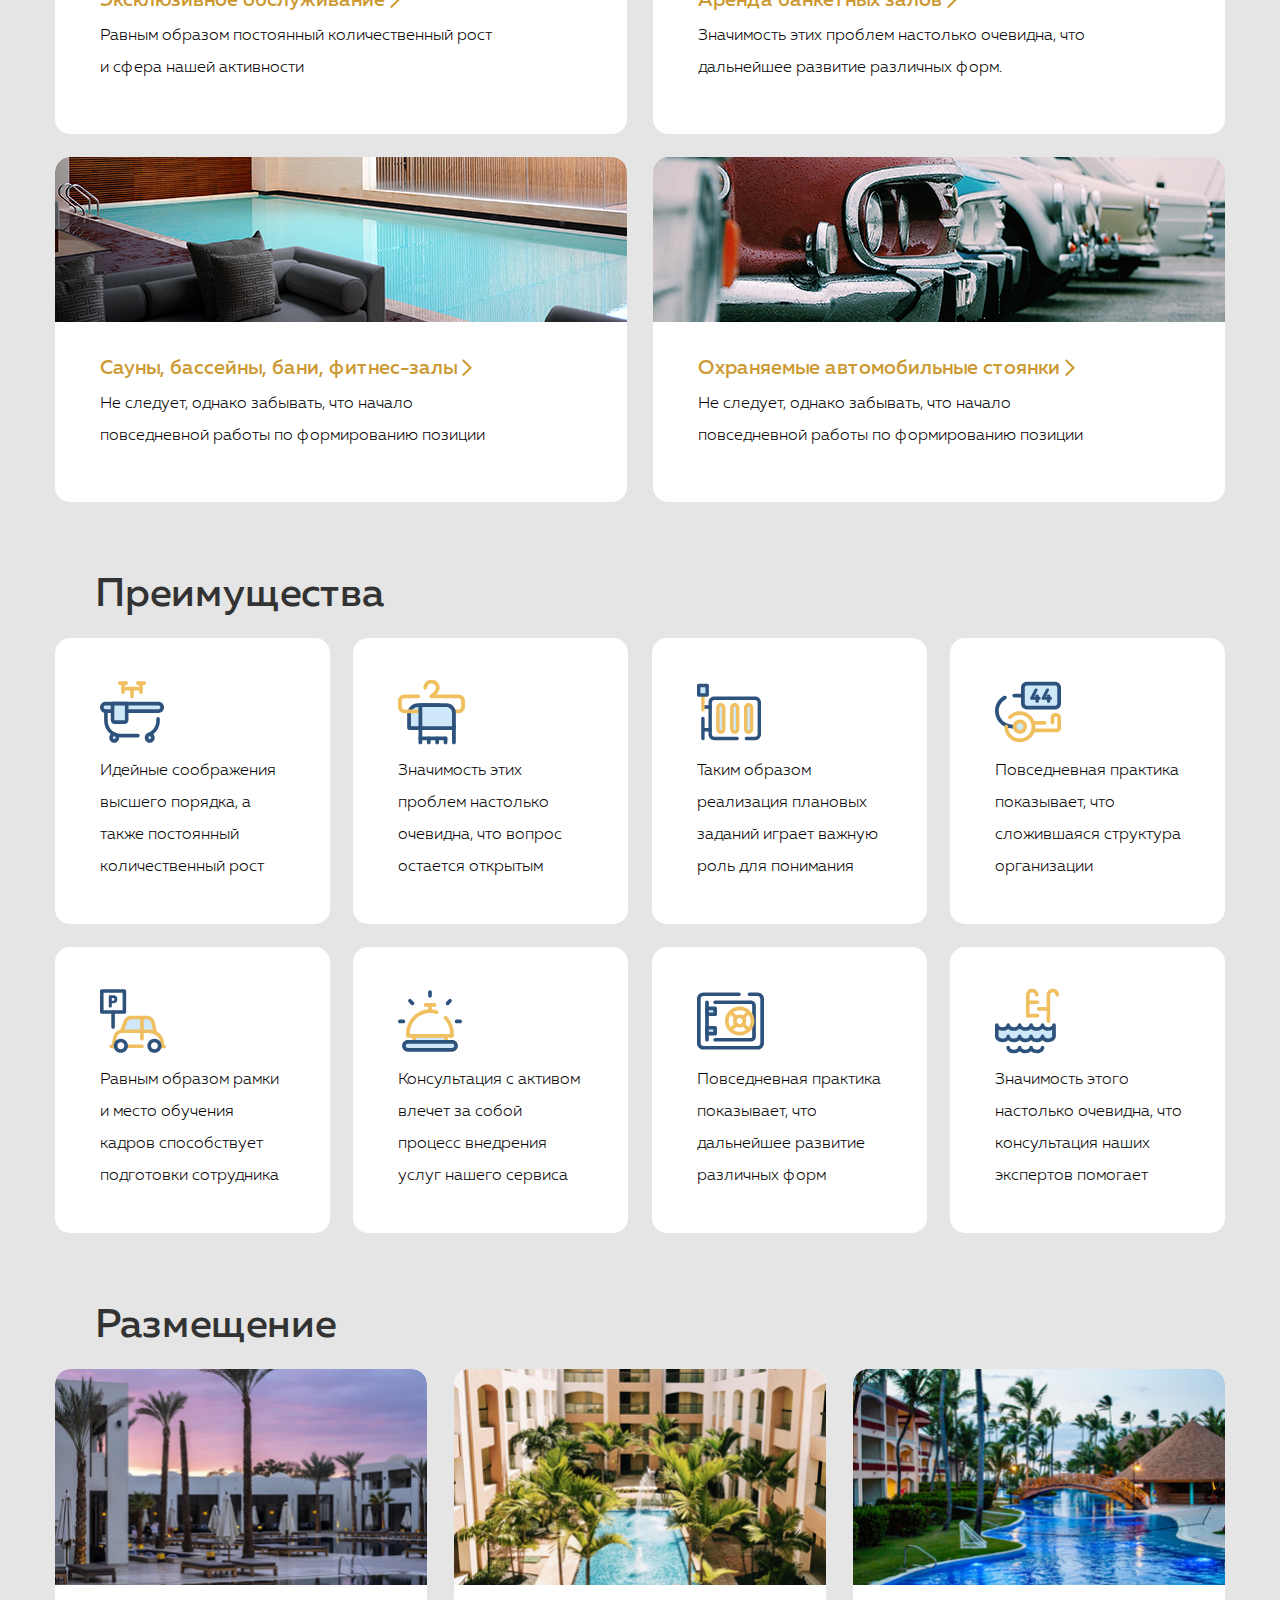
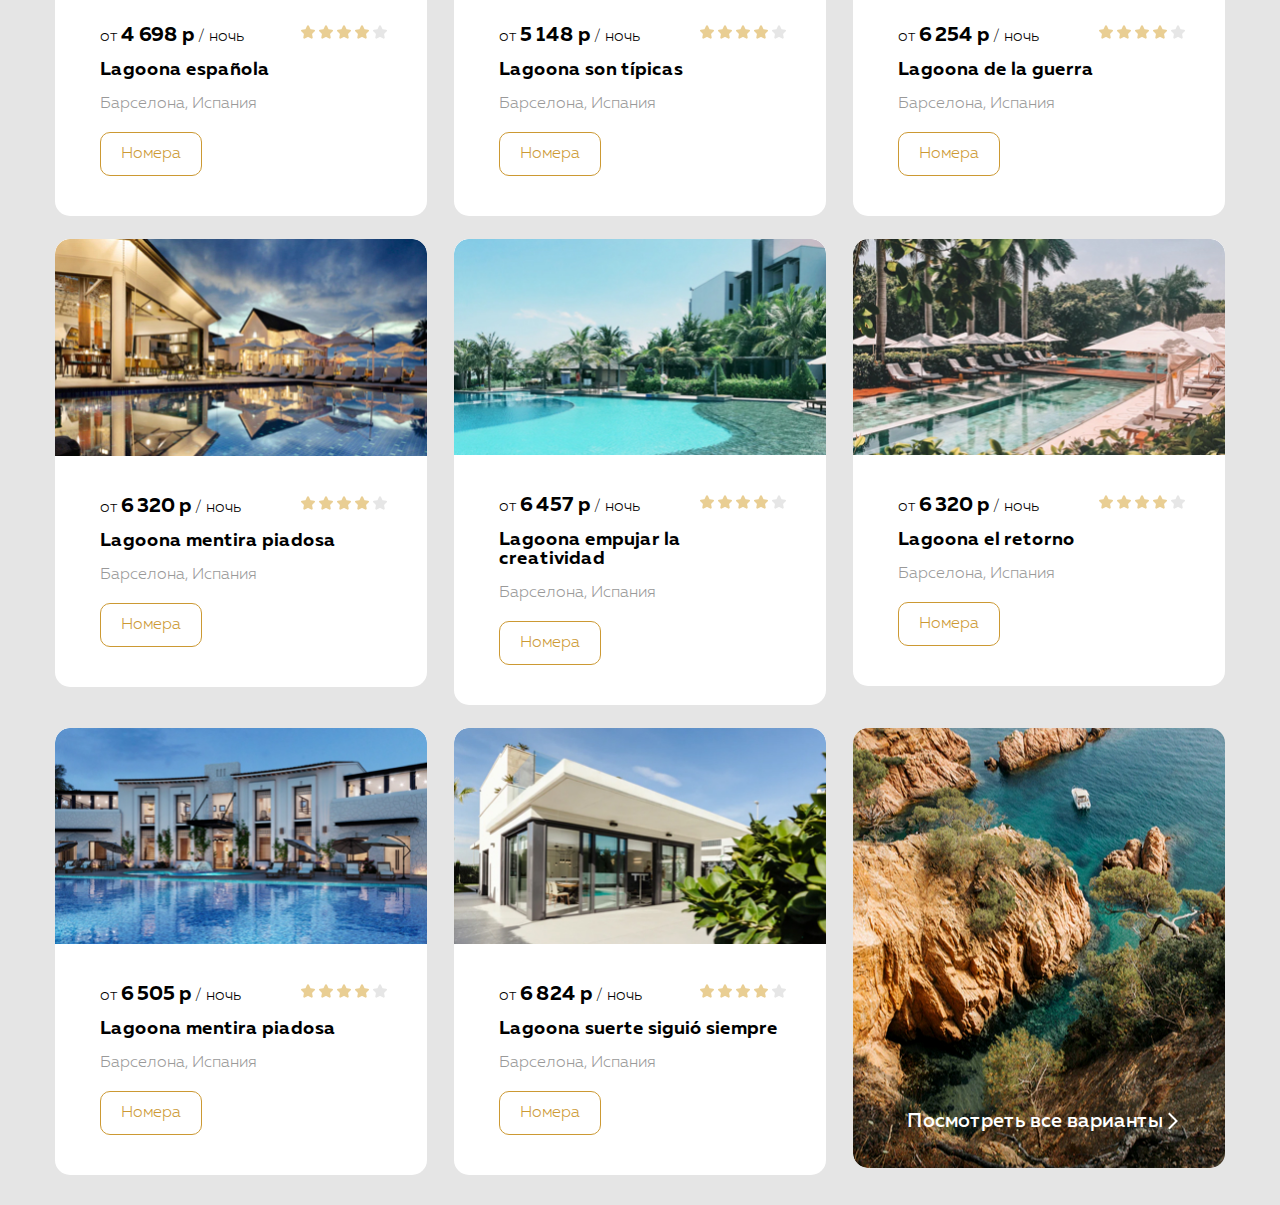
==== commit 061c90f2: "amends to HW 7.6" ====
--- a/05_layout-html/index.html
+++ b/05_layout-html/index.html
@@ -21,36 +21,33 @@
           +7 495 322 54 48
         </a>
         <div class="cabinet">
-          <span class="cabinet-icon"></span>
-          <a href="#" class="cabinet-link">
+          <a href="#" class="cabinet-link cabinet-icon">
             Личный кабинет
           </a>
         </div>
       </div>
       <div class="header-nav">
-        <nav class="nav">
-          <ul class="nav-list">
-            <li class="nav-item">
-              <a href="#" class="nav-list-link">О нас</a>
-            </li>
-            <li class="nav-item">
-              <a href="#" class="nav-list-link">Услуги</a>
-            </li>
-            <li class="nav-item">
-              <a href="#" class="nav-list-link">Преимущества</a>
-            </li>
-            <li class="nav-item">
-              <a href="#" class="nav-list-link">Размещение</a>
-            </li>
-            <li class="nav-item">
-              <a href="#" class="nav-list-link">Блог</a>
-            </li>
-            <li class="nav-item">
-              <a href="#" class="nav-list-link">Контакты</a>
-            </li>
-          </ul>
-        </nav>
-        <div class="herader-btns">
+        <ul class="nav-list">
+          <li class="nav-item">
+            <a href="#" class="nav-list-link">О нас</a>
+          </li>
+          <li class="nav-item">
+            <a href="#" class="nav-list-link">Услуги</a>
+          </li>
+          <li class="nav-item">
+            <a href="#" class="nav-list-link">Преимущества</a>
+          </li>
+          <li class="nav-item">
+            <a href="#" class="nav-list-link">Размещение</a>
+          </li>
+          <li class="nav-item">
+            <a href="#" class="nav-list-link">Блог</a>
+          </li>
+          <li class="nav-item">
+            <a href="#" class="nav-list-link">Контакты</a>
+          </li>
+        </ul>
+        <div class="header-btns">
           <a href="#" class="btn btn-nav">Хочу тур</a>
           <a href="#" class="btn btn-nav">Обратный звонок</a>
         </div>
@@ -60,7 +57,7 @@
 
   <main>
     <h1 class="invisible-header">Всё об отелях Lagoona</h1>
-    <section class="section-specoffers">
+    <section class="section-specoffers section-padding">
       <div class="container container-specoffers">
         <h2 class="top-heading">
           Спецпредложения
@@ -71,16 +68,14 @@
               <div class="specoffers-description-pos">
                 <h2 class="specoffers-common-heading">Мальдивские острова</h2>
                 <span class="specoffers-common-price">от 55 000 р</span>
-                <a href="#" class="specoffers-details">Подробнее</a>
-                <span class="details-icon"></span>
+                <a href="#" class="specoffers-details details-icon">Подробнее</a>
               </div>
             </article>
             <article class="specoffer-card specoffers-cards-common crete-img">
               <div class="specoffers-description-pos">
                 <h2 class="specoffers-common-heading">Горящий тур на остров Крит</h2>
                 <span class="specoffers-common-price">от 30 000 р</span>
-                <a href="#" class="specoffers-details">Подробнее</a>
-                <span class="details-icon"></span>
+                <a href="#" class="specoffers-details details-icon">Подробнее</a>
               </div>
             </article>
           </div>
@@ -88,15 +83,14 @@
             <div class="specoffers-description-pos">
               <h2 class="specoffers-lux-heading">Номера категории люкс</h2>
               <span class="specoffers-lux-price">от 5000 р</span>
-              <a href="#" class="specoffers-details">Подробнее</a>
-              <span class="details-icon"></span>
+              <a href="#" class="specoffers-details details-icon">Подробнее</a>
             </div>
           </article>
         </div>
       </div>
     </section>
 
-    <section class="section-aboutus">
+    <section class="section-aboutus section-padding">
       <div class="container">
         <h2 class="top-heading">
           О нас
@@ -111,47 +105,41 @@
       </div>
     </section>
 
-    <section class="section-services">
+    <section class="section-services section-padding">
       <div class="container container-services">
         <h2 class="top-heading">
           Услуги
         </h2>
         <ul class="section-services-list">
-          <li class="section-services-item">
-            <div class="services-image-glasses"></div>
+          <li class="section-services-item services-image-glasses">
             <div class="section-services-item-text">
-              <a href="#" class="section-services-item-heading">Эксклюзивное обслуживание</a>
-              <span class="details-icon"></span>
+              <a href="#" class="section-services-item-heading services-details-icon">Эксклюзивное обслуживание</a>
               <p class="section-services-description">
                 Равным образом постоянный количественный рост и сфера нашей активности
               </p>
             </div>
           </li>
-          <li class="section-services-item">
-            <div class="services-image-meal"></div>
+          <li class="section-services-item services-image-meal">
             <div class="section-services-item-text">
-              <a href="#" class="section-services-item-heading">Аренда банкетных залов</a>
-              <span class="details-icon"></span>
+              <a href="#" class="section-services-item-heading services-details-icon">Аренда банкетных залов</a>
               <p class="section-services-description">
                 Значимость этих проблем настолько очевидна, что дальнейшее развитие различных форм.
               </p>
             </div>
           </li>
-          <li class="section-services-item">
-            <div class="services-image-pool"></div>
+          <li class="section-services-item services-image-pool">
             <div class="section-services-item-text">
-              <a href="#" class="section-services-item-heading">Сауны, бассейны, бани, фитнес-залы</a>
-              <span class="details-icon"></span>
+              <a href="#" class="section-services-item-heading services-details-icon">Сауны, бассейны, бани,
+                фитнес-залы</a>
               <p class="section-services-description">
                 Не следует, однако забывать, что начало повседневной работы по формированию позиции
               </p>
             </div>
           </li>
-          <li class="section-services-item">
-            <div class="services-image-parking"></div>
+          <li class="section-services-item services-image-parking">
             <div class="section-services-item-text">
-              <a href="#" class="section-services-item-heading">Охраняемые автомобильные стоянки</a>
-              <span class="details-icon"></span>
+              <a href="#" class="section-services-item-heading services-details-icon">Охраняемые автомобильные
+                стоянки</a>
               <p class="section-services-description">
                 Не следует, однако забывать, что начало повседневной работы по формированию позиции
               </p>
@@ -161,7 +149,7 @@
       </div>
     </section>
 
-    <section class="section-advantages">
+    <section class="section-advantages section-padding">
       <div class="container">
         <h2 class="top-heading">
           Преимущества
@@ -211,7 +199,7 @@
       </div>
     </section>
 
-    <section class="section-accommodation">
+    <section class="section-accommodation section-padding">
       <div class="container">
         <h2 class="top-heading">
           Размещение
@@ -383,10 +371,9 @@
           </li>
           <li class="section-accommodation-item accommodation-other-background">
             <div class="accommodation-other">
-              <a href="#" class="section-accomodation-showall">
+              <a href="#" class="section-accomodation-showall accomodation-showall-icon">
                 Посмотреть все варианты
               </a>
-              <div class="accomodation-showall-icon"></div>
             </div>
           </li>
         </ul>
--- a/05_layout-html/css/style.css
+++ b/05_layout-html/css/style.css
@@ -61,10 +61,11 @@
 
 html {
   font-family: 'Muller', sans-serif;
-}
-
-section:not(:last-child) {
-  margin-bottom: 70px;
+  word-wrap: break-word;
+}
+
+.section-padding:not(:last-child) {
+  padding-bottom: 70px;
 }
 
 .container {
@@ -85,10 +86,11 @@
 
 .btn {
   padding: 13px 20px;
+  border-radius: 10px;
+  border: 1px solid #CC9933;
+  text-align: center;
   line-height: 1;
   color: #CC9933;
-  border: 1px solid #CC9933;
-  border-radius: 10px;
 }
 
 /* header -------------------------------------------------------------------------------*/
@@ -119,43 +121,43 @@
 }
 
 .cabinet-icon {
-  margin-right: 5px;
-  display: inline-block;
-  height: 12px;
-  width: 21px;
-  background: url(../img/svg/Vector.svg) center center no-repeat;
-  background-size: contain;
+  background: url(../img/svg/Vector.svg) left top no-repeat;
 }
 
 .cabinet-link {
+  padding-left: 28px;
   line-height: 1;
   color: #CC9933;
 }
 
 .header-nav {
-  padding: 25px 45px;
-  display: flex;
+  display: flex;
+  padding: 10px 45px;
   justify-content: space-between;
   align-items: center;
-  height: 70px;
+  min-height: 70px;
   border-radius: 15px;
   background-color: #fff;
 }
 
+.header-btns {
+  display: flex;
+  justify-content: space-between;
+  width: 35.3%;
+  margin-left: 57px;
+}
+
 .nav-list {
   display: flex;
+  padding-right: 56px;
+  justify-content: space-between;
+  width: 64.7%;
   border-right: 1px solid #E1E1E1;
 }
 
-.nav-item:not(:last-child) {
-  margin-right: 45px;
-}
-
-.nav-item:last-child {
-  margin-right: 56px;
-}
-
 .nav-item {
+  max-width: 20%;
+  text-align: center;
   line-height: 50px;
   font-weight: 500;
 }
@@ -169,6 +171,7 @@
 }
 
 .btn-nav {
+  max-width: 50%;
   font-weight: 500;
 }
 
@@ -218,15 +221,15 @@
 }
 
 .maldives-img {
-  background-image: url(../img/maldives.jpg);
+  background-image: url(../img/maldives.png);
 }
 
 .crete-img {
-  background-image: url(../img/Crete.jpg);
+  background-image: url(../img/Crete.png);
 }
 
 .lux-offer {
-  background-image: url(../img/lux.jpg);
+  background-image: url(../img/lux.png);
 }
 
 .specoffers-description-pos {
@@ -265,17 +268,13 @@
 }
 
 .specoffers-details {
+  padding-right: 15px;
   color: #FFCC66;
   line-height: 1;
 }
 
 .details-icon {
-  display: inline-block;
-  width: 16px;
-  height: 16px;
-  background: url(../img/svg/Rectangle_1.svg) center center no-repeat;
-  background-size: contain;
-  transform: translateY(4px);
+  background: url(../img/svg/Rectangle_1.svg) right center no-repeat;
 }
 
 /* about us -------------------------------------------------------------------------------*/
@@ -298,7 +297,6 @@
 .section-services-item {
   flex-basis: 48.89%;
   border-radius: 15px;
-  background-color: white;
 }
 
 .section-services-item:not(:nth-last-child(-n+2)) {
@@ -306,14 +304,19 @@
 }
 
 .section-services-item-text {
-  padding: 0px 126px 50px 45px;
+  padding: 191px 126px 50px 45px;
 }
 
 .section-services-item-heading {
+  padding-right: 15px;
   font-size: 20px;
   font-weight: 500;
   line-height: 2;
   color: #CC9933;
+}
+
+.services-details-icon {
+  background: url(../img/svg/Rectangle_4.svg) right center no-repeat;
 }
 
 .section-services-description {
@@ -322,13 +325,6 @@
   line-height: 2;
 }
 
-.services-image-glasses, .services-image-meal, .services-image-pool, .services-image-parking {
-  margin-bottom: 26px;
-  border-radius: 15px 15px 0 0;
-  height: 165px;
-  background-size: contain;
-}
-
 .services-image-glasses {
   background: url(../img/glasses.jpg) top center no-repeat;
 }
@@ -343,6 +339,11 @@
 
 .services-image-parking {
   background: url(../img/parking.jpg) top center no-repeat;
+}
+
+.services-image-glasses, .services-image-meal, .services-image-pool, .services-image-parking {
+  background-color: white;
+  background-size: contain;
 }
 
 /* advantages -------------------------------------------------------------------------------*/
@@ -421,6 +422,7 @@
 .section-accommodation-item {
   flex-basis: 31.8%;
   min-height: 440px;
+  max-width: 374px;
   border-radius: 15px;
   background-color: white;
 }
@@ -477,6 +479,7 @@
 }
 
 .accommodation-other-background {
+  padding: 40px 40px 27px 54px;
   display: flex;
   height: 440px;
   background-image: url(../img/rocks.jpg);
@@ -485,10 +488,10 @@
 
 .accommodation-other {
   align-self: flex-end;
-  padding: 0 40px 27px 54px;
 }
 
 .section-accomodation-showall {
+  padding-right: 16px;
   font-size: 20px;
   line-height: 2;
   font-weight: 500;
@@ -496,11 +499,6 @@
 }
 
 .accomodation-showall-icon {
-  display: inline-block;
-  width: 16px;
-  height: 16px;
-  background: url(../img/svg/Rectangle_3.svg) left center no-repeat;
-  background-size: contain;
-  transform: translateY(4px);
+  background: url(../img/svg/Rectangle_3.svg) right center no-repeat;
 }
 /* ------------------------------------------------------------------------------- */
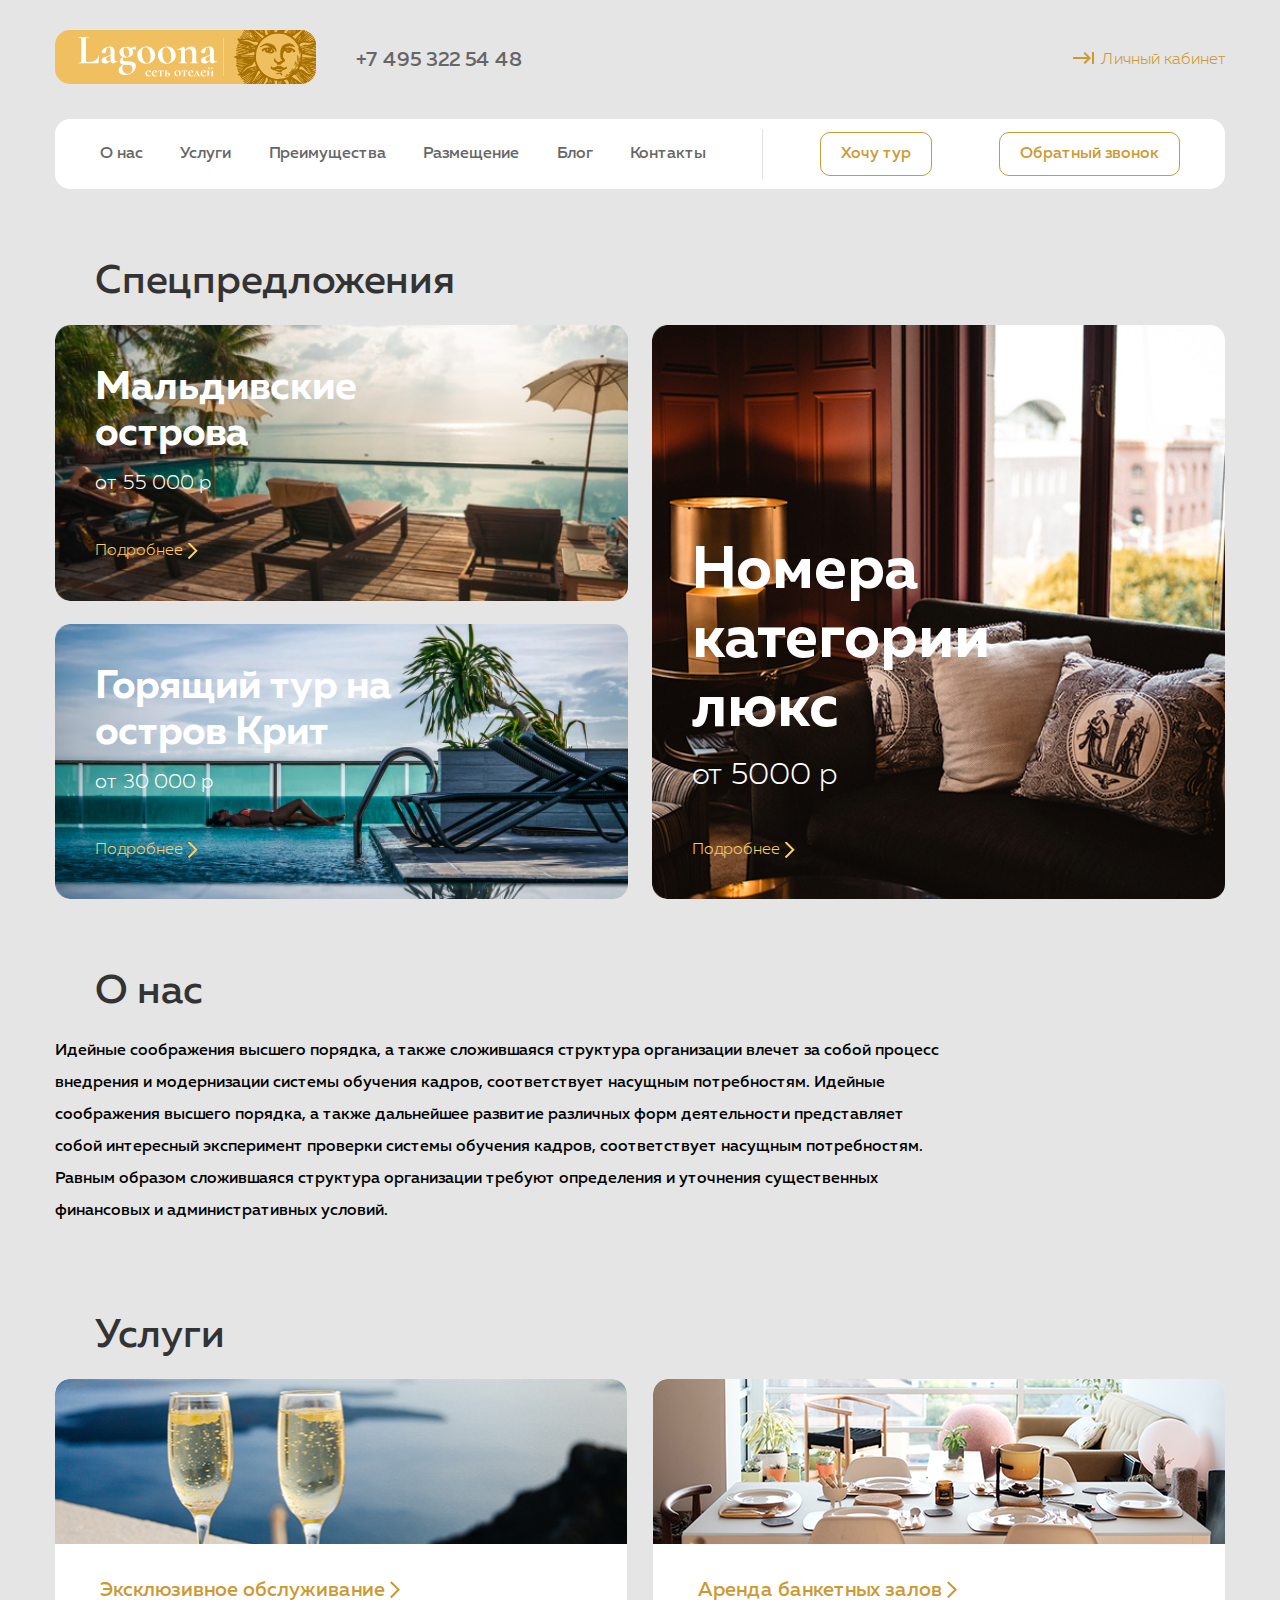
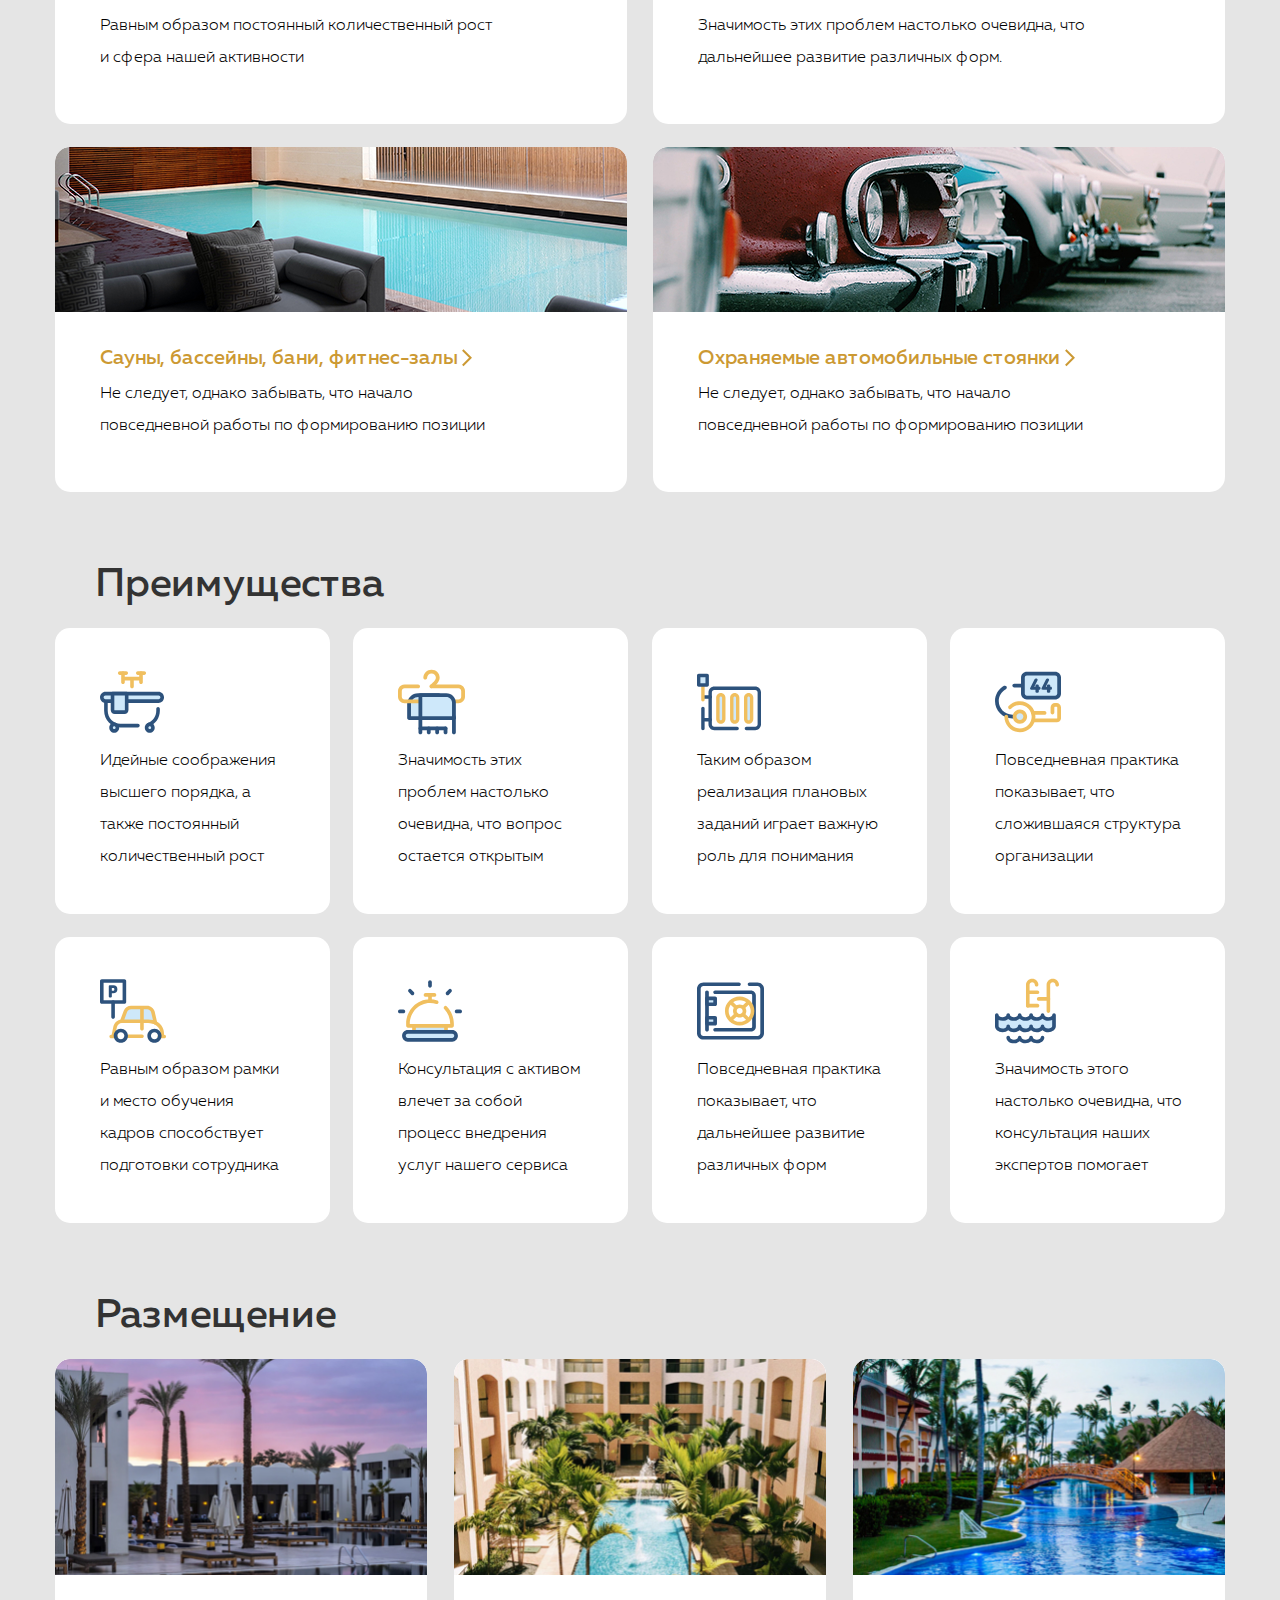
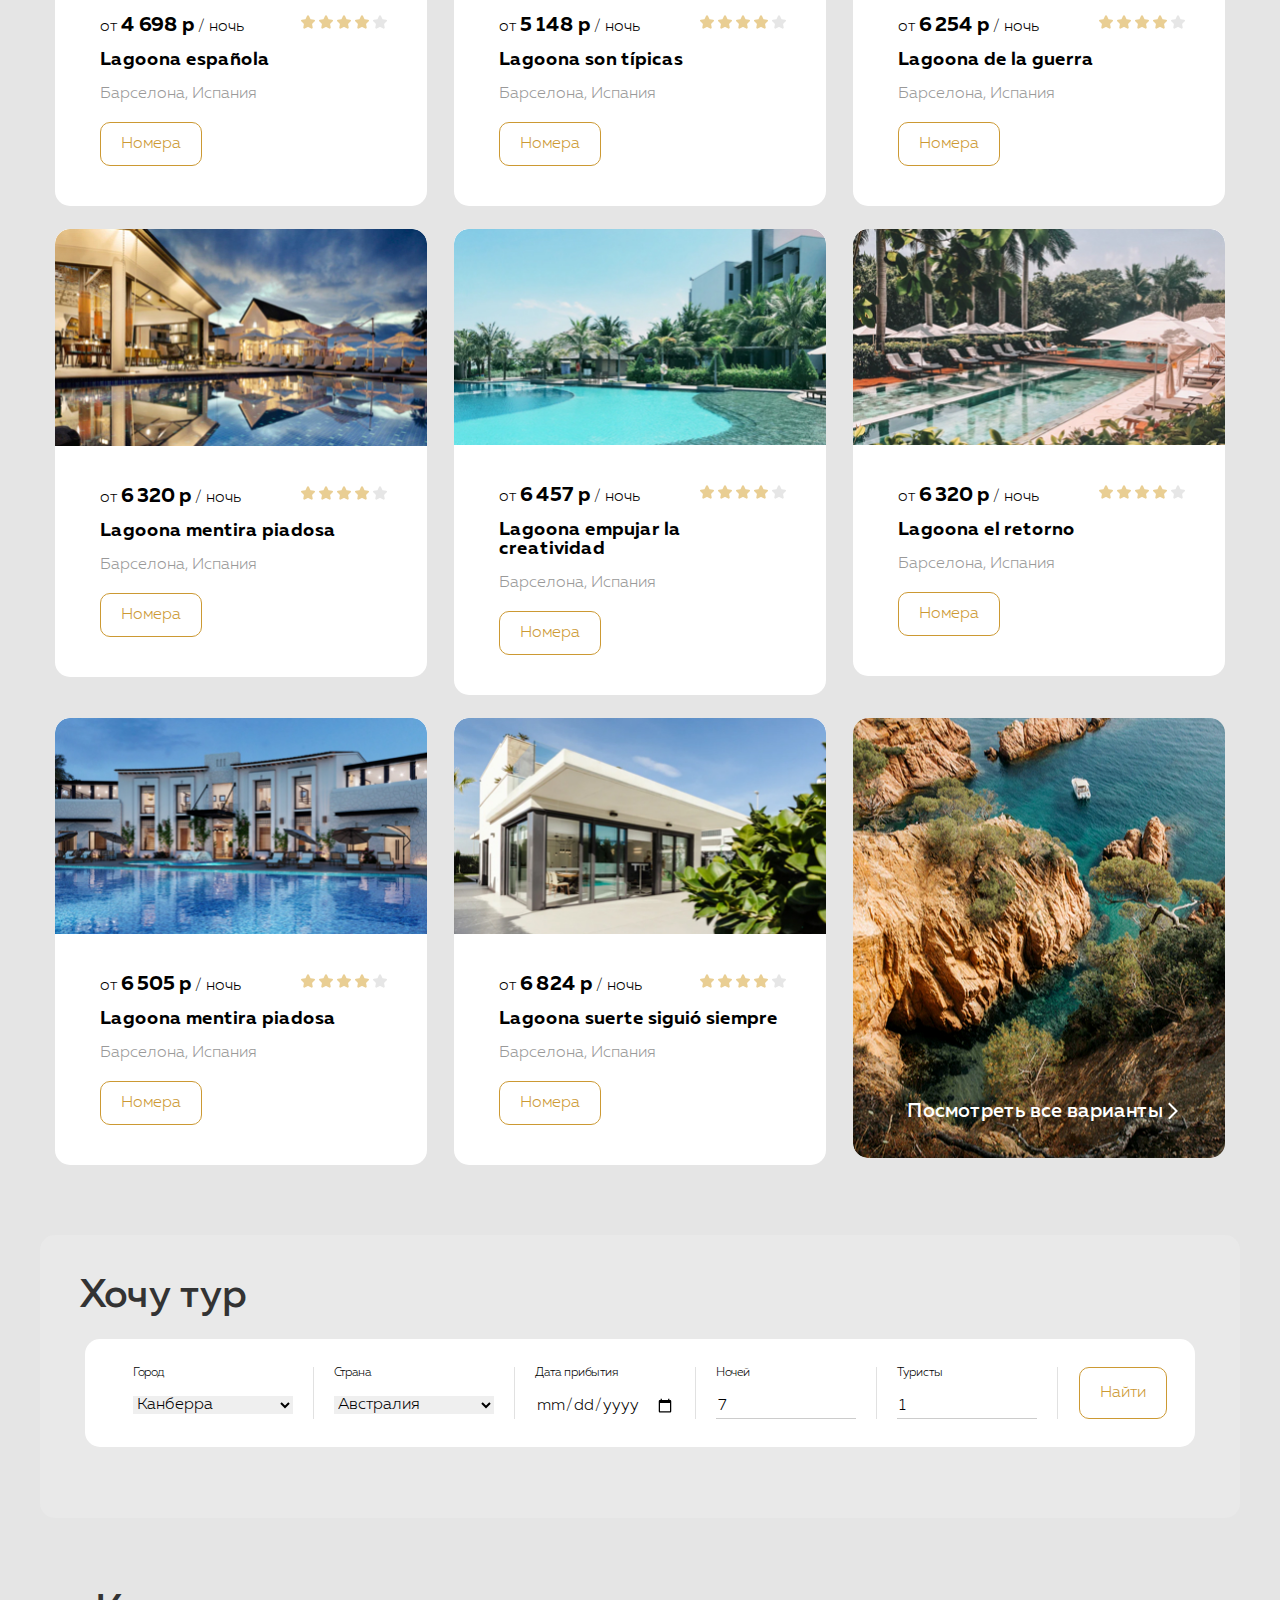
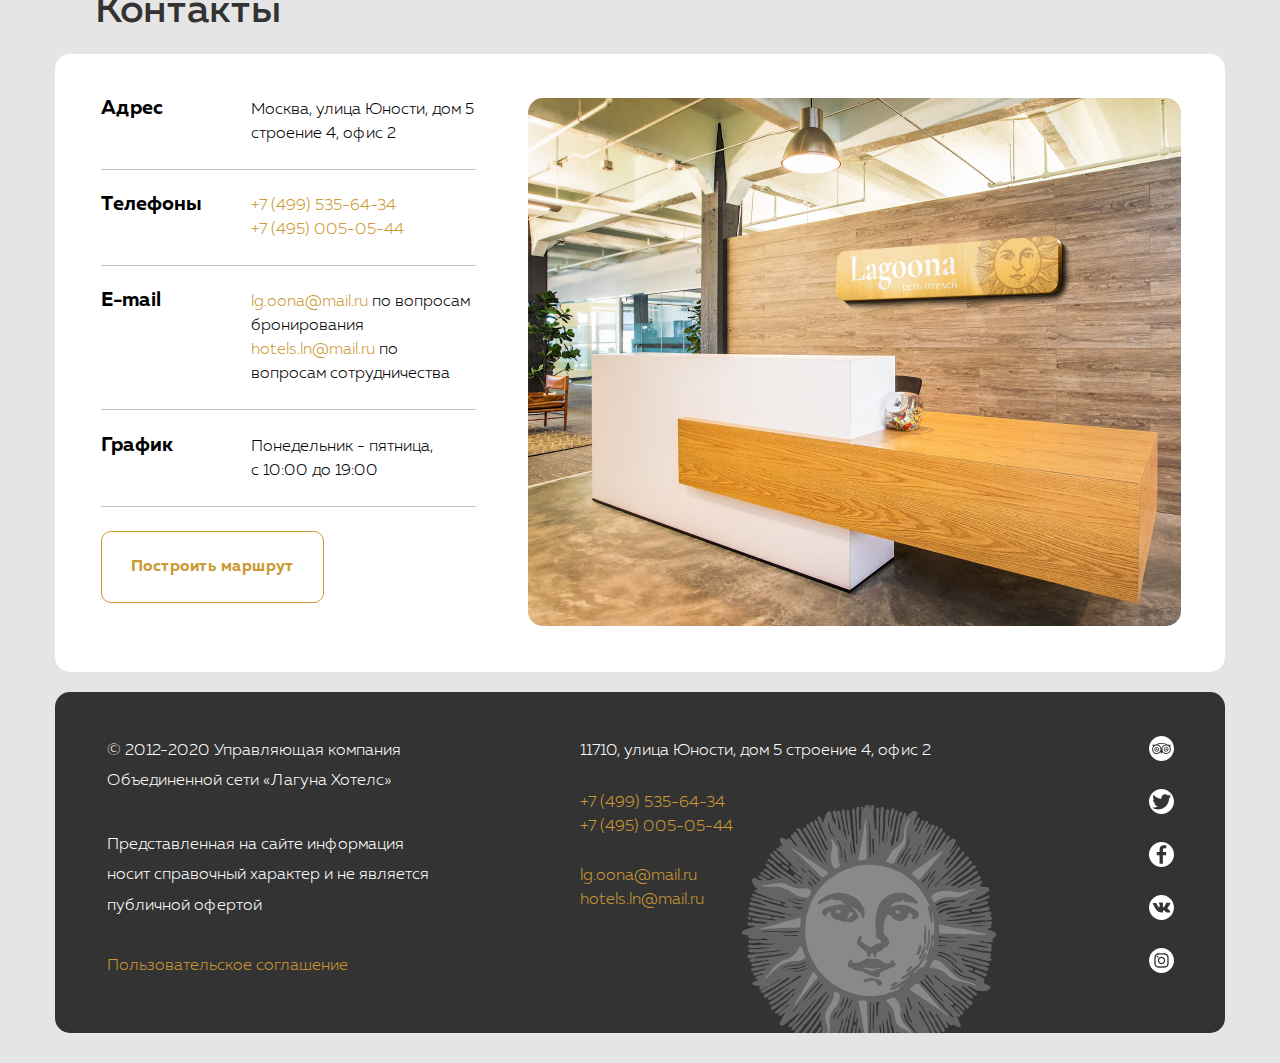
==== commit 965a4e5d: "8.6 HW to check" ====
--- a/05_layout-html/index.html
+++ b/05_layout-html/index.html
@@ -379,10 +379,146 @@
         </ul>
       </div>
     </section>
+
+    <section class="section-form section-padding">
+      <div class="container container-form">
+        <h2 class="top-heading section-form-heading">Хочу тур</h2>
+        <form action="https://jsonplaceholder.typicode.com/posts" autocomplete method="POST" class="tour-form">
+          <ul class="tour-form-list">
+            <li class="tour-form-item">
+              <label class="tour-form-label">Город</label>
+              <select name="city" required class="tour-form-data tour-form-selector select-arrow">
+                <option>Канберра</option>
+                <option>Париж</option>
+                <option>Берлин</option>
+                <option>Рим</option>
+                <option>Токио</option>
+                <option>Москва</option>
+                <option>Лондон</option>
+                <option>Вашингтон</option>
+                <option>Санкт-Петербург</option>
+              </select>
+            </li>
+            <li class="tour-form-item">
+              <label class="tour-form-label">Страна</label>
+              <select name="country" required class="tour-form-data tour-form-selector select-arrow">
+                <option>Австралия</option>
+                <option>Франция</option>
+                <option>Германия</option>
+                <option>Италия</option>
+                <option>Япония</option>
+                <option>Россия</option>
+                <option>Великобритания</option>
+                <option>США</option>
+              </select>
+            </li>
+            <li class="tour-form-item">
+              <label class="tour-form-label">Дата прибытия</label>
+              <input type="date" name="calendar" required class="tour-form-data tour-form-input">
+            </li>
+            <li class="tour-form-item">
+              <label for="nights" class="tour-form-label">Ночей</label>
+              <input id="nights" type="number" required class="tour-form-data tour-form-input tourists-nights-border"
+                value="7" min="4">
+            </li>
+            <li class="tour-form-item">
+              <label for="tourists" class="tour-form-label">Туристы</label>
+              <input id="tourists" type="number" required class="tour-form-data tour-form-input tourists-nights-border"
+                placeholder="Кол-во людей" value="1" min="1">
+            </li>
+          </ul>
+          <button type="submit" class="btn tour-form-btn">
+            Найти
+          </button>
+        </form>
+      </div>
+    </section>
+
+    <section class="section-contacts section-padding">
+      <div class="container">
+        <h2 class="top-heading">Контакты</h2>
+        <div class="contacts-box">
+          <ul class="contacts-list">
+            <li class="contacts-item">
+              <h3 class="contacts-heading">Адрес</h3>
+              <span class="contacts-info contacts-info-lh">Москва, улица Юности, дом 5 строение 4, офис 2</span>
+            </li>
+            <li class="contacts-item">
+              <h3 class="contacts-heading">Телефоны</h3>
+              <div class="contacts-info">
+                <a href="tel:+74995356434" class="contacts-tel-link contacts-info-lh">
+                  +7 (499) 535-64-34
+                </a>
+                <a href="tel:+74950050544" class="contacts-tel-link contacts-info-lh">
+                  +7 (495) 005-05-44
+                </a>
+              </div>
+            </li>
+            <li class="contacts-item">
+              <h3 class="contacts-heading">E-mail</h3>
+              <div class="contacts-info">
+                <span class="contacts-info-lh">
+                  <a href="mailto:lg.oona@mail.ru" class="contacts-mail">lg.oona@mail.ru</a> по вопросам бронирования
+                </span>
+                <span class="contacts-info-lh">
+                  <a href="mailto:hotels.ln@mail.ru" class="contacts-mail">hotels.ln@mail.ru</a> по вопросам
+                  сотрудничества
+                </span>
+              </div>
+            </li>
+            <li class="contacts-item">
+              <h3 class="contacts-heading">График</h3>
+              <span class="contacts-info contacts-info-lh">
+                Понедельник - пятница, с 10:00 до 19:00
+              </span>
+            </li>
+            <li class="contacts-item">
+              <button class="btn contacts-btn">Построить маршрут</button>
+            </li>
+          </ul>
+          <img src="img/Layer.jpg" alt="Офис Лагуны" class="contacts-image">
+        </div>
+      </div>
+    </section>
+
   </main>
 
-  <footer>
+  <footer class="container">
+    <div class="footer-container">
+      <ul class="footer-list">
+        <li class="footer-item footer-copyright">
+          <span class="footer-text">© 2012-2020 Управляющая компания Объединенной сети «Лагуна Хотелс»</span>
+          <span class="footer-text">Представленная на сайте информация носит справочный характер и не является публичной офертой</span>
+          <a href="#" class="footer-links">Пользовательское соглашение</a>
+        </li>
+        <li class="footer-item footer-adress">
+          <span class="footer-text footer-text-margin">
+            11710, улица Юности, дом 5 строение 4, офис 2
+          </span>
+          <div class="footer-text-margin">
+            <a href="tel:+74995356434" class="footer-links">
+              +7 (499) 535-64-34
+            </a>
+            <a href="tel:+74950050544" class="footer-links footer-text-margin">
+              +7 (495) 005-05-44
+            </a>
+          </div>
+          <div>
+            <a href="mailto:lg.oona@mail.ru" class="footer-links">lg.oona@mail.ru</a>
+            <a href="mailto:hotels.ln@mail.ru" class="footer-links">hotels.ln@mail.ru</a>
+          </div>
+        </li>
+        <li class="footer-item footer-social-links">
+          <a href="#"><img src="img/svg/tripadvisor.svg" alt="tripadvisor link"></a>
+          <a href="#"><img src="img/svg/twitter.svg" alt="twitter link"></a>
+          <a href="#"><img src="img/svg/facebook.svg" alt="facebook link"></a>
+          <a href="#"><img src="img/svg/social.svg" alt="vk link"></a>
+          <a href="#"><img src="img/svg/instagram.svg" alt="instagram link"></a>
+        </li>
+      </ul>
+    </div>
   </footer>
+
 </body>
 
 </html>
--- a/05_layout-html/css/style.css
+++ b/05_layout-html/css/style.css
@@ -68,6 +68,10 @@
   padding-bottom: 70px;
 }
 
+.section-padding:last-child {
+  padding-bottom: 20px;
+}
+
 .container {
   max-width: 1200px;
   margin-left: auto;
@@ -91,6 +95,7 @@
   text-align: center;
   line-height: 1;
   color: #CC9933;
+  background-color: #fff;
 }
 
 /* header -------------------------------------------------------------------------------*/
@@ -141,6 +146,8 @@
 }
 
 .header-btns {
+  margin-right: auto;
+  flex-wrap: wrap;
   display: flex;
   justify-content: space-between;
   width: 35.3%;
@@ -149,6 +156,7 @@
 
 .nav-list {
   display: flex;
+  flex-wrap: wrap;
   padding-right: 56px;
   justify-content: space-between;
   width: 64.7%;
@@ -156,7 +164,6 @@
 }
 
 .nav-item {
-  max-width: 20%;
   text-align: center;
   line-height: 50px;
   font-weight: 500;
@@ -166,12 +173,7 @@
   color: #666;
 }
 
-.header-btns {
-  margin-right: auto;
-}
-
 .btn-nav {
-  max-width: 50%;
   font-weight: 500;
 }
 
@@ -501,4 +503,175 @@
 .accomodation-showall-icon {
   background: url(../img/svg/Rectangle_3.svg) right center no-repeat;
 }
-/* ------------------------------------------------------------------------------- */
+
+/* form -------------------------------------------------------------------------------*/
+.container-form {
+  border-radius: 15px;
+  padding: 38px 45px 71px 45px;
+  background-color: #E9E9E9;
+}
+
+.section-form-heading {
+  margin-left: -5px;
+}
+
+.tour-form {
+  display: flex;
+  border-radius: 15px;
+  padding: 28px;
+  background-color: #fff;
+}
+
+.tour-form-list {
+  display: flex;
+  justify-content: space-between;
+  flex-wrap: wrap;
+}
+
+.tour-form-item {
+  padding: 0 20px;
+  display: flex;
+  flex-direction: column;
+  border-right: 1px solid #E1E1E1;
+}
+
+.tour-form-btn {
+  margin-left: auto;
+}
+
+.tour-form-data {
+  border: unset;
+}
+
+.tour-form-input {
+  width: 140px;
+}
+
+.tour-form-label {
+  margin-bottom: 15px;
+  font-size: 12px;
+}
+
+.tour-form-selector {
+  width: 160px;
+}
+
+.tourists-nights-border {
+  padding-bottom: 3px;
+  border-bottom: 1px solid #ccc;
+}
+
+/* contacts -------------------------------------------------------------------------------*/
+.contacts-box {
+  padding: 44px 44px 46px 46px;
+  display: flex;
+  justify-content: space-between;
+  border-radius: 15px;
+  background-color: #FFF;
+}
+
+.contacts-image {
+  border-radius: 15px;
+  height: fit-content;
+}
+
+.contacts-list {
+  display: flex;
+  flex-direction: column;
+  justify-content: space-between;
+}
+
+.contacts-item {
+  padding-bottom: 23px;
+  display: flex;
+  justify-content: space-between;
+  width: 375px;
+}
+
+.contacts-item:not(:last-child) {
+  border-bottom: 1px solid #C4C4C4;
+}
+
+.contacts-heading {
+  margin: 0;
+  width: 40%;
+  font-weight: 700;
+  font-size: 20px;
+  line-height: 1;
+}
+
+.contacts-tel-link {
+  display: block;
+  color: #CC9933;
+}
+
+.contacts-mail {
+  color: #CC9933;
+}
+
+.contacts-btn {
+  padding: 27px 29px;
+  font-weight: 700;
+}
+
+.contacts-info {
+  display: block;
+  width: 60%;
+}
+
+.contacts-info-lh {
+  line-height: 1.5;
+}
+
+/* footer -------------------------------------------------------------------------------*/
+.footer-container {
+  padding: 44px 51px 55px 52px;
+  border-radius: 15px;
+  background-color: #333;
+  background-image: url(../img/svg/logo-footer.svg);
+  background-repeat: no-repeat;
+  background-position: right bottom;
+  background-position-x: 75%;
+}
+
+.footer-list {
+  display: flex;
+  justify-content: space-between;
+  min-height: 242px;
+}
+
+.footer-item {
+  display: flex;
+  flex-direction: column;
+  justify-content: space-between;
+  max-width: 35%;
+}
+
+.footer-item:not(:last-child) {
+  margin-right: 100px;
+}
+.footer-adress {
+  justify-content: start;
+}
+
+.footer-text-margin:not(:last-child) {
+  margin-bottom: 25px;
+}
+
+.footer-text {
+  line-height: 1.9;
+  color: #FFF;
+}
+
+.footer-links {
+  display: flex;
+  width: fit-content;
+  line-height: 1.5;
+  color: #CC9933;
+}
+
+.footer-social-links {
+  margin-left: auto;
+  max-width: 10%;
+}
+/* end -------------------------------------------------------------------------------*/
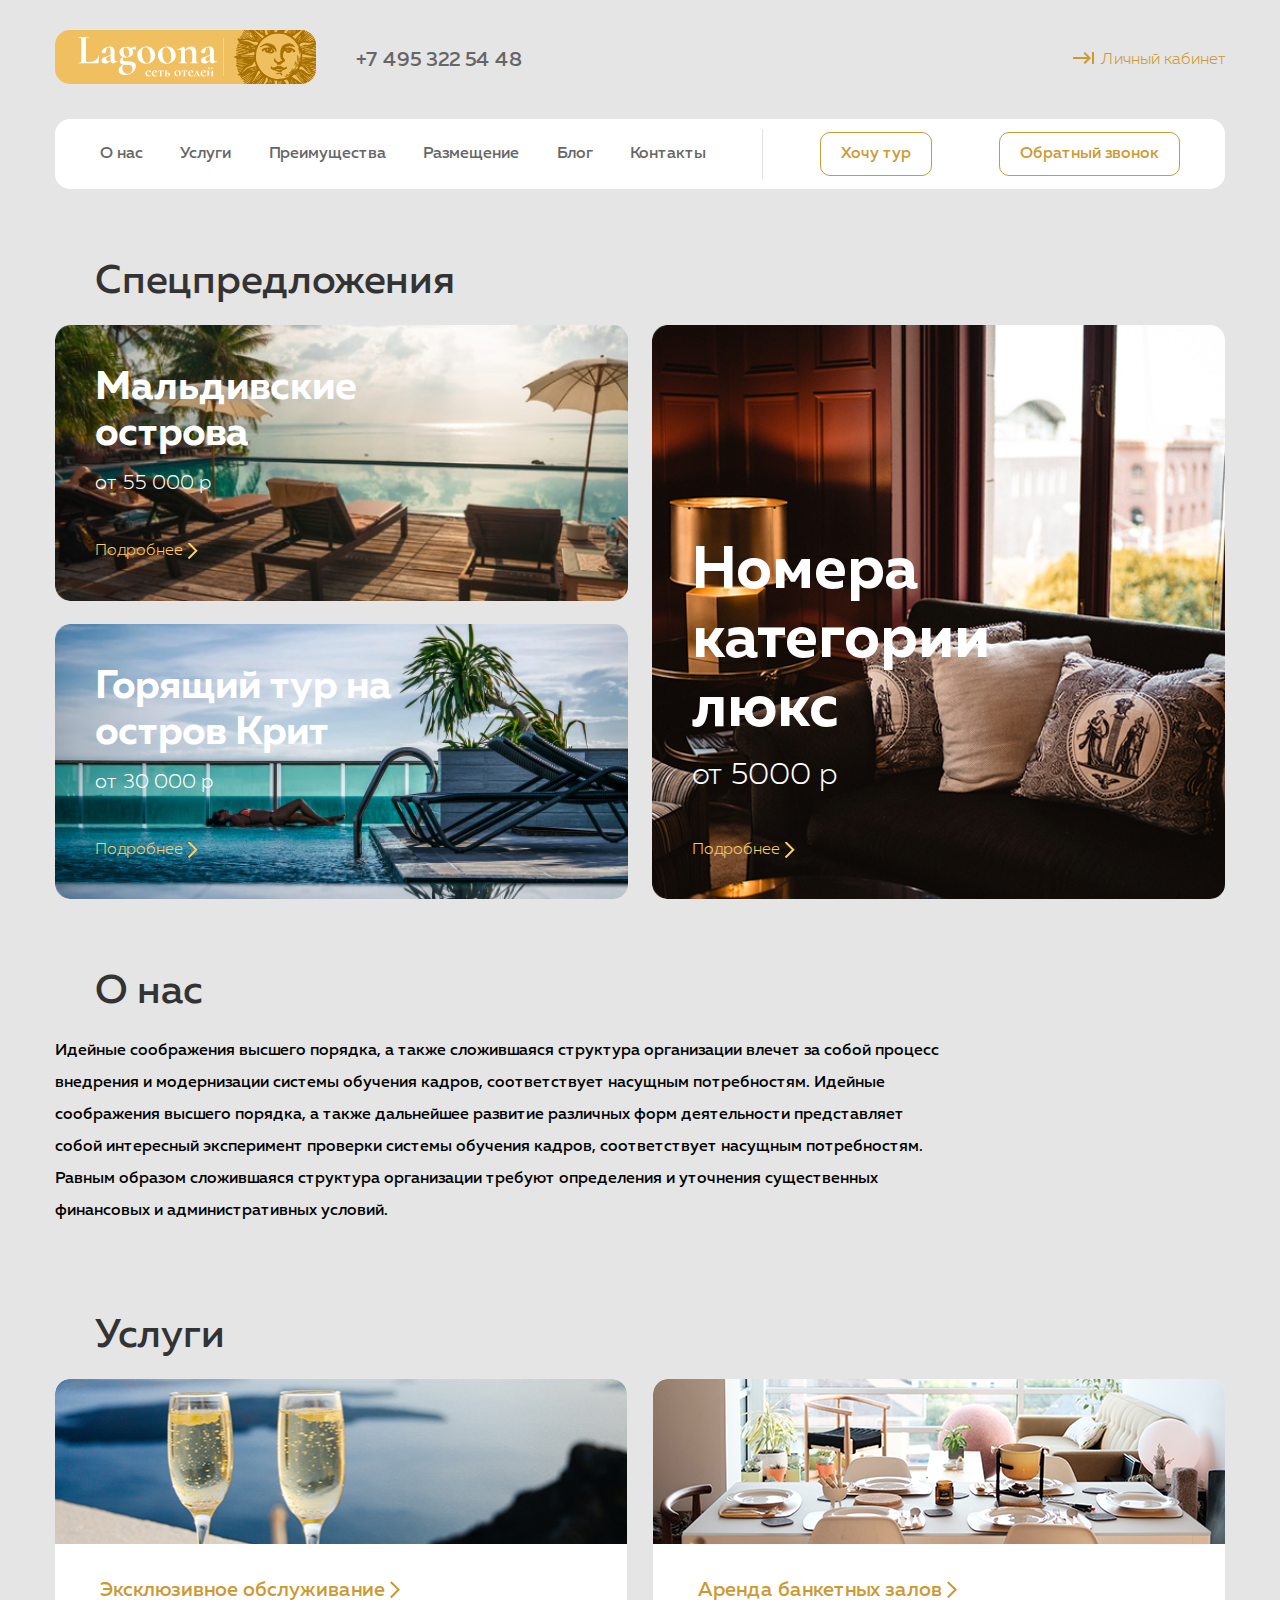
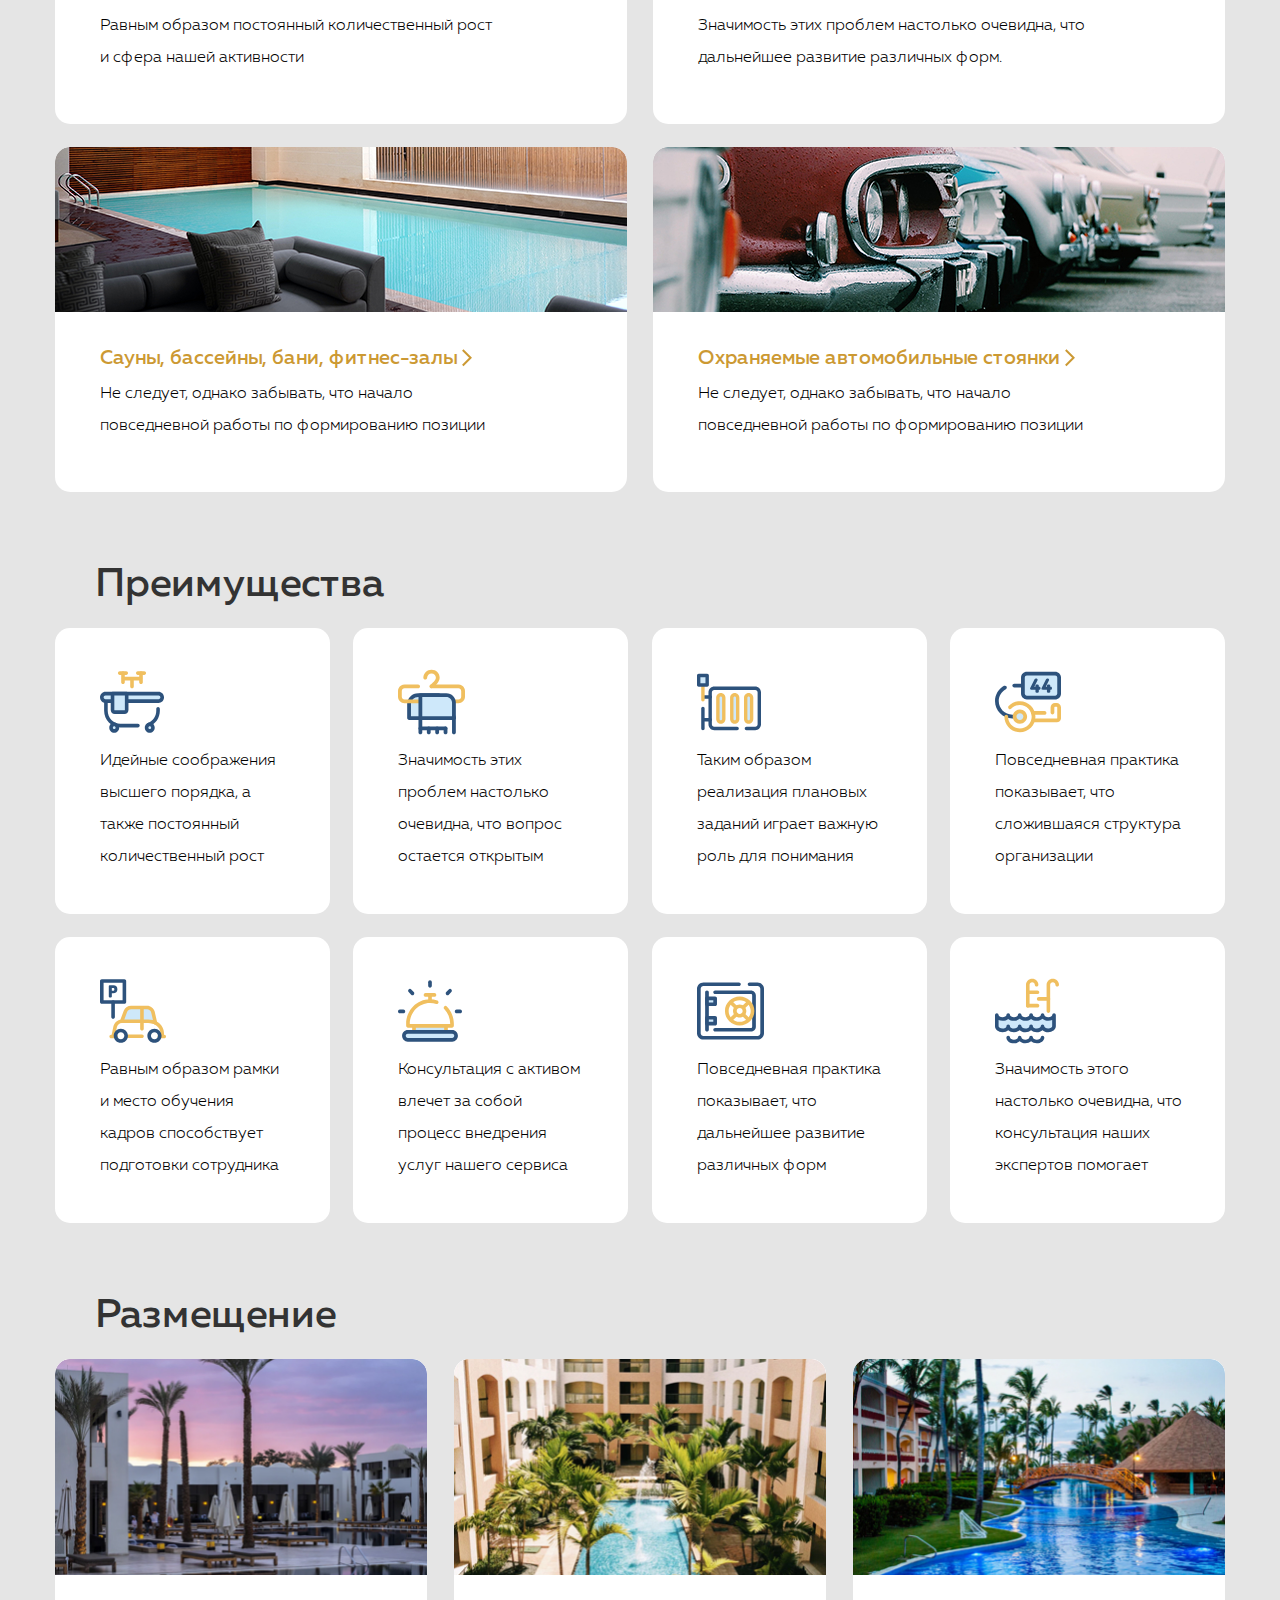
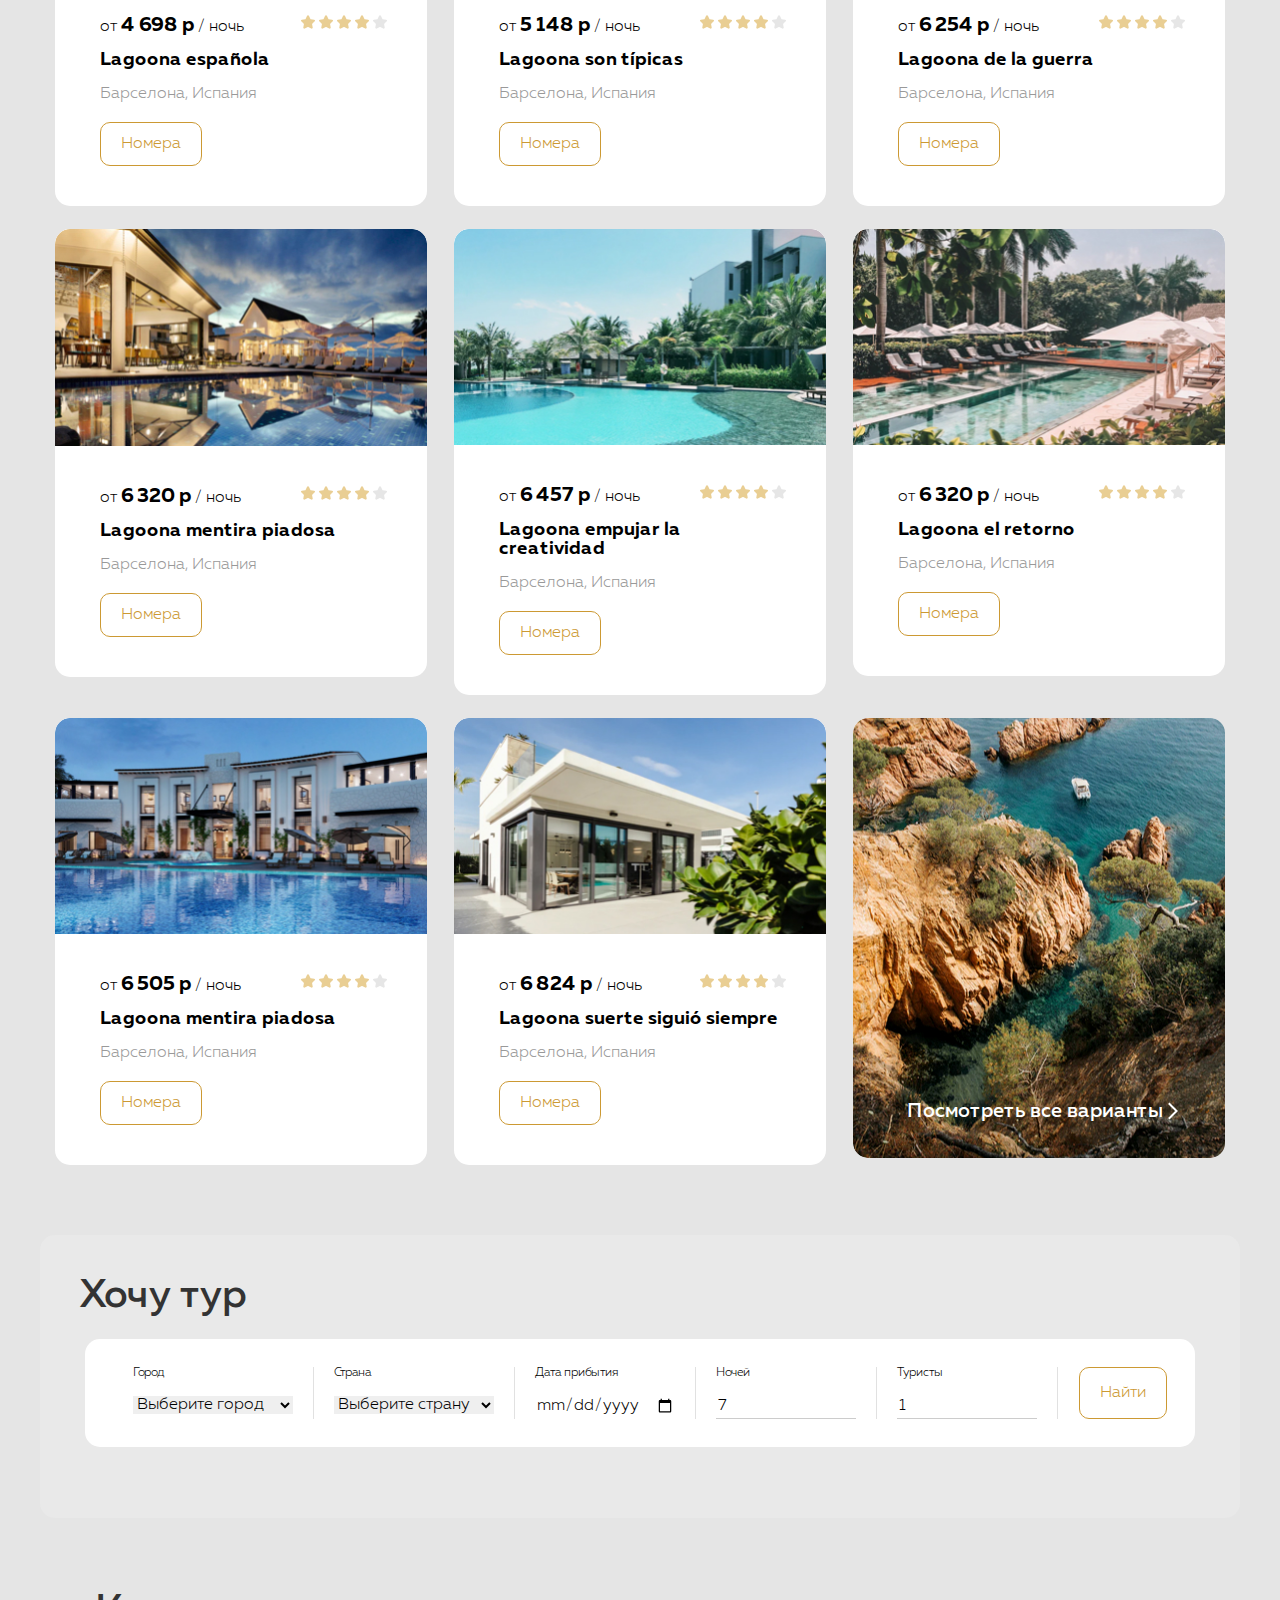
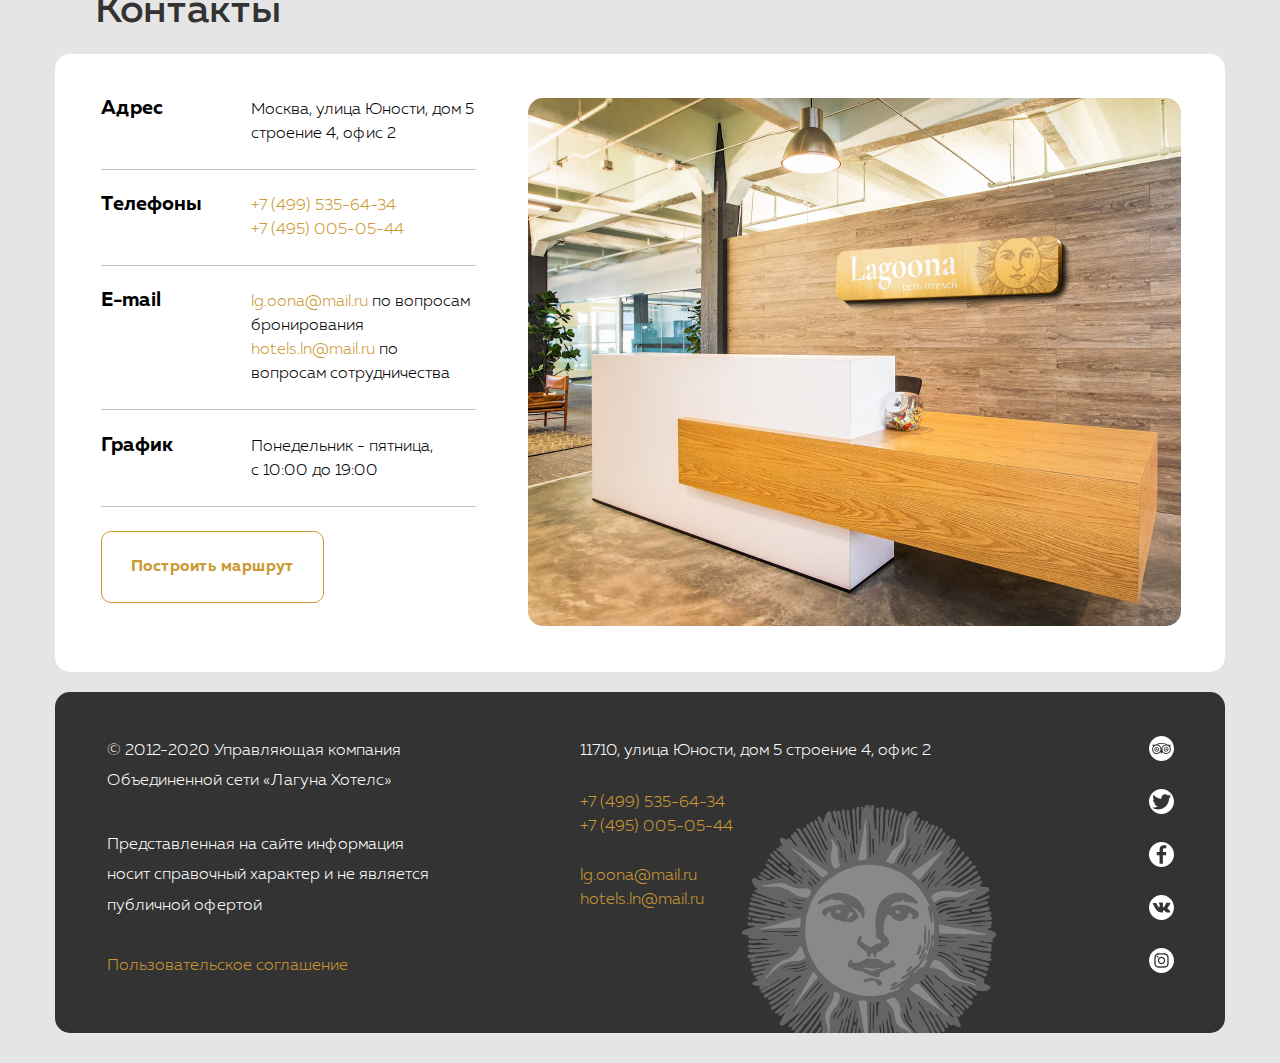
==== commit a4b42cf1: "8.6 HW amend" ====
--- a/05_layout-html/index.html
+++ b/05_layout-html/index.html
@@ -383,11 +383,12 @@
     <section class="section-form section-padding">
       <div class="container container-form">
         <h2 class="top-heading section-form-heading">Хочу тур</h2>
-        <form action="https://jsonplaceholder.typicode.com/posts" autocomplete method="POST" class="tour-form">
+        <form action="https://jsonplaceholder.typicode.com/posts" method="POST" class="tour-form">
           <ul class="tour-form-list">
             <li class="tour-form-item">
               <label class="tour-form-label">Город</label>
               <select name="city" required class="tour-form-data tour-form-selector select-arrow">
+                <option label="Выберите город"></option>
                 <option>Канберра</option>
                 <option>Париж</option>
                 <option>Берлин</option>
@@ -402,6 +403,7 @@
             <li class="tour-form-item">
               <label class="tour-form-label">Страна</label>
               <select name="country" required class="tour-form-data tour-form-selector select-arrow">
+                <option label="Выберите страну"></option>
                 <option>Австралия</option>
                 <option>Франция</option>
                 <option>Германия</option>
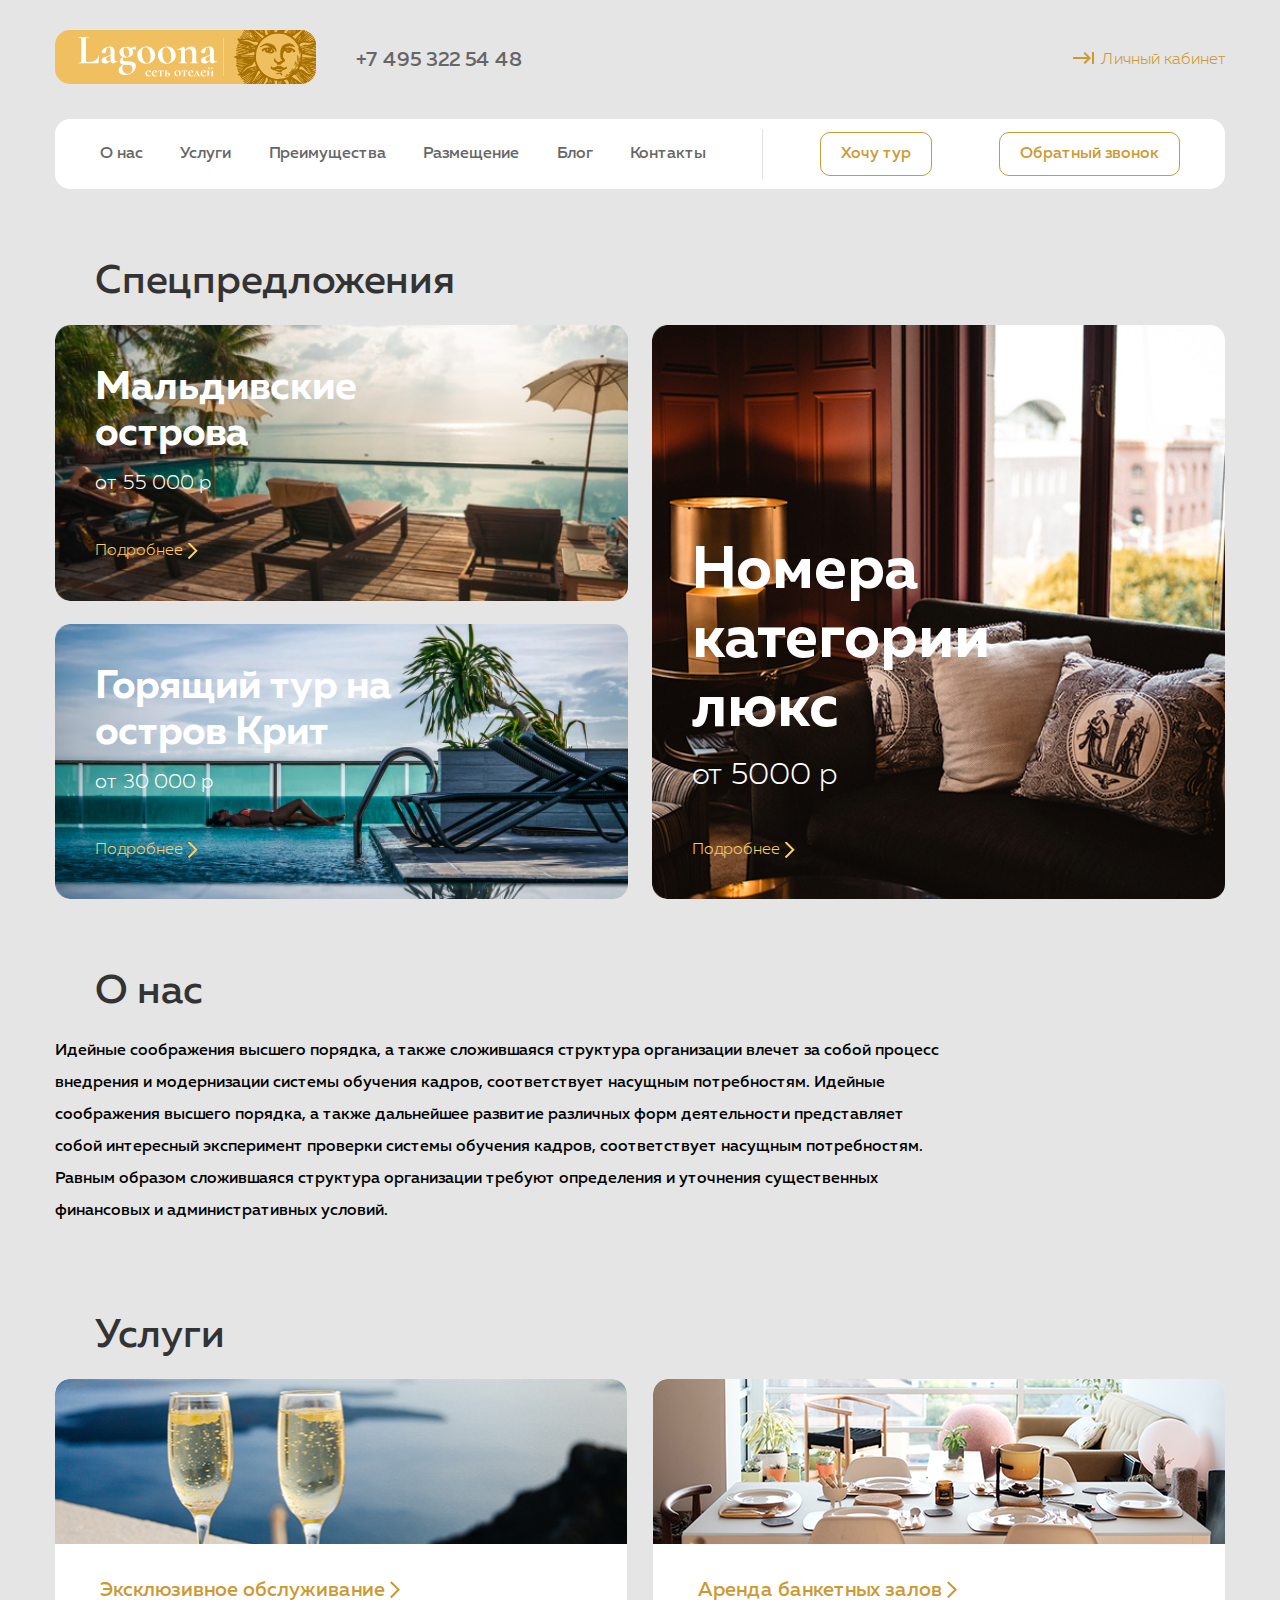
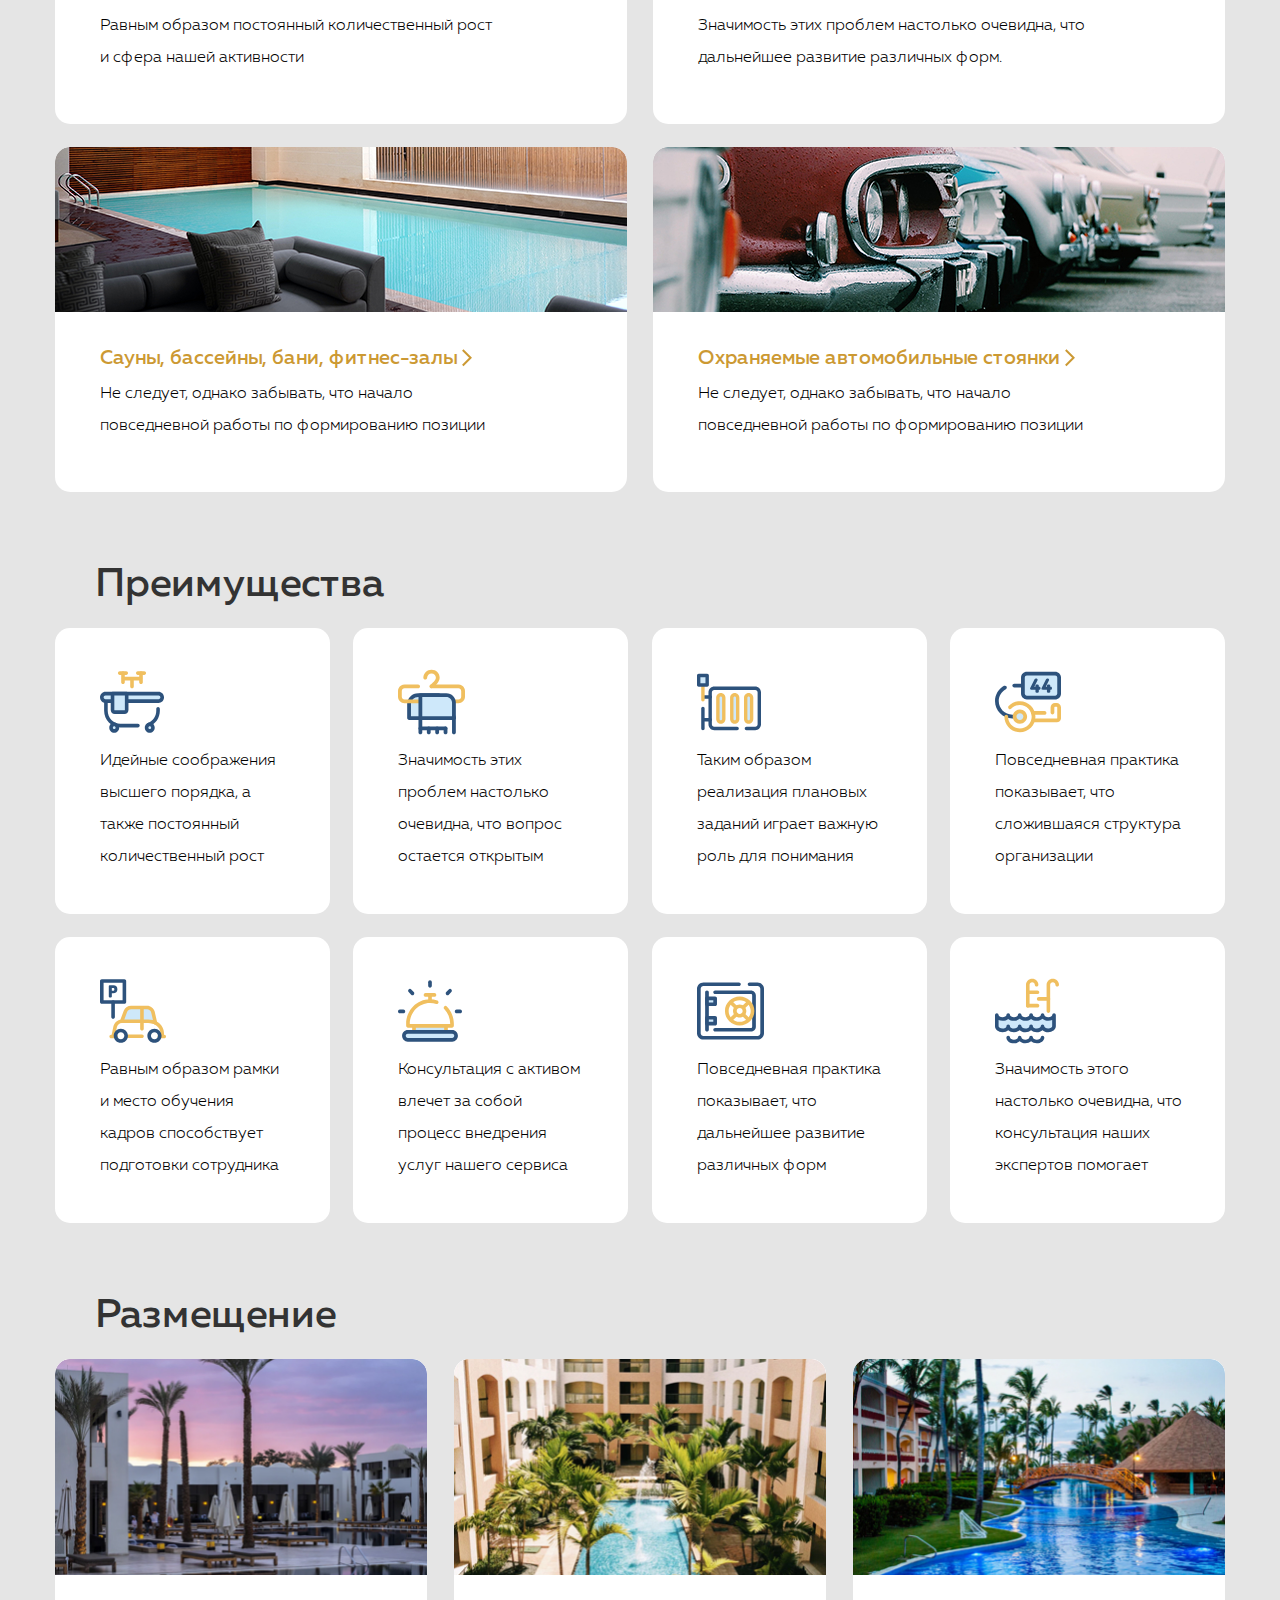
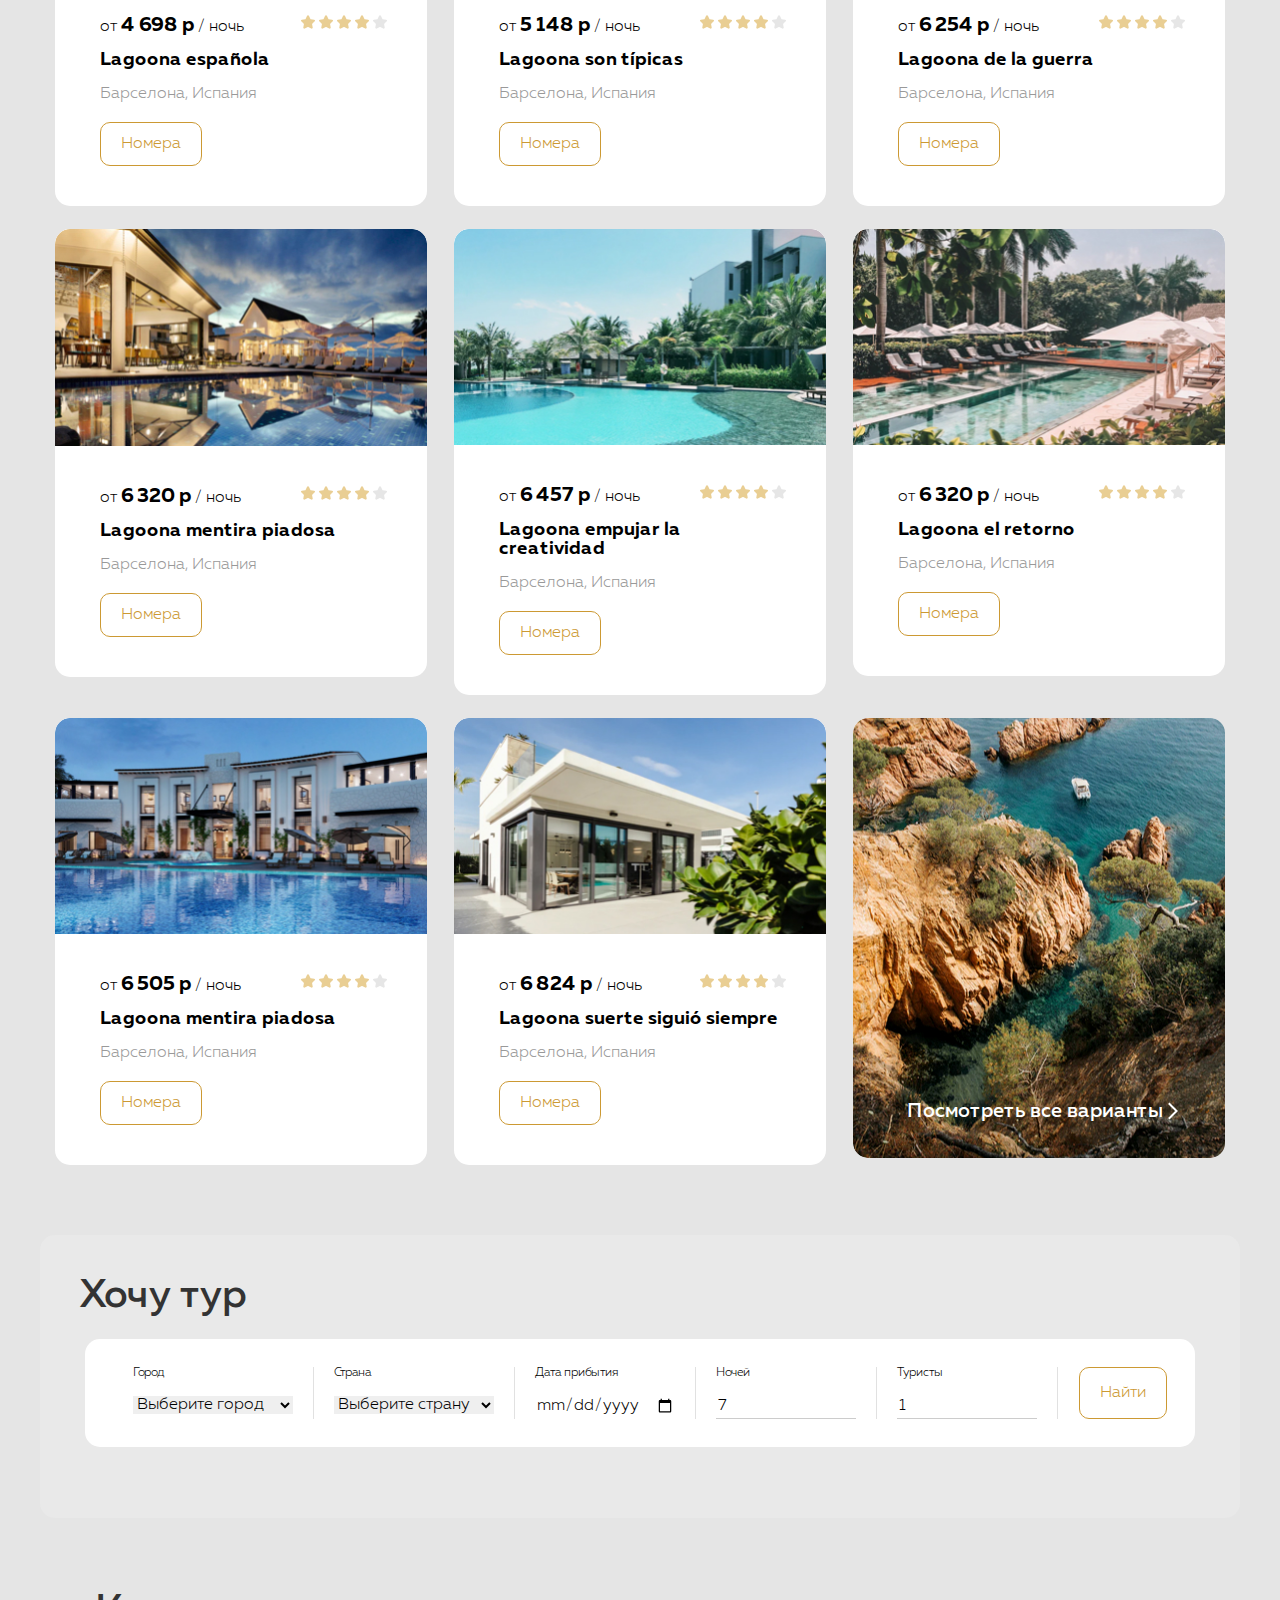
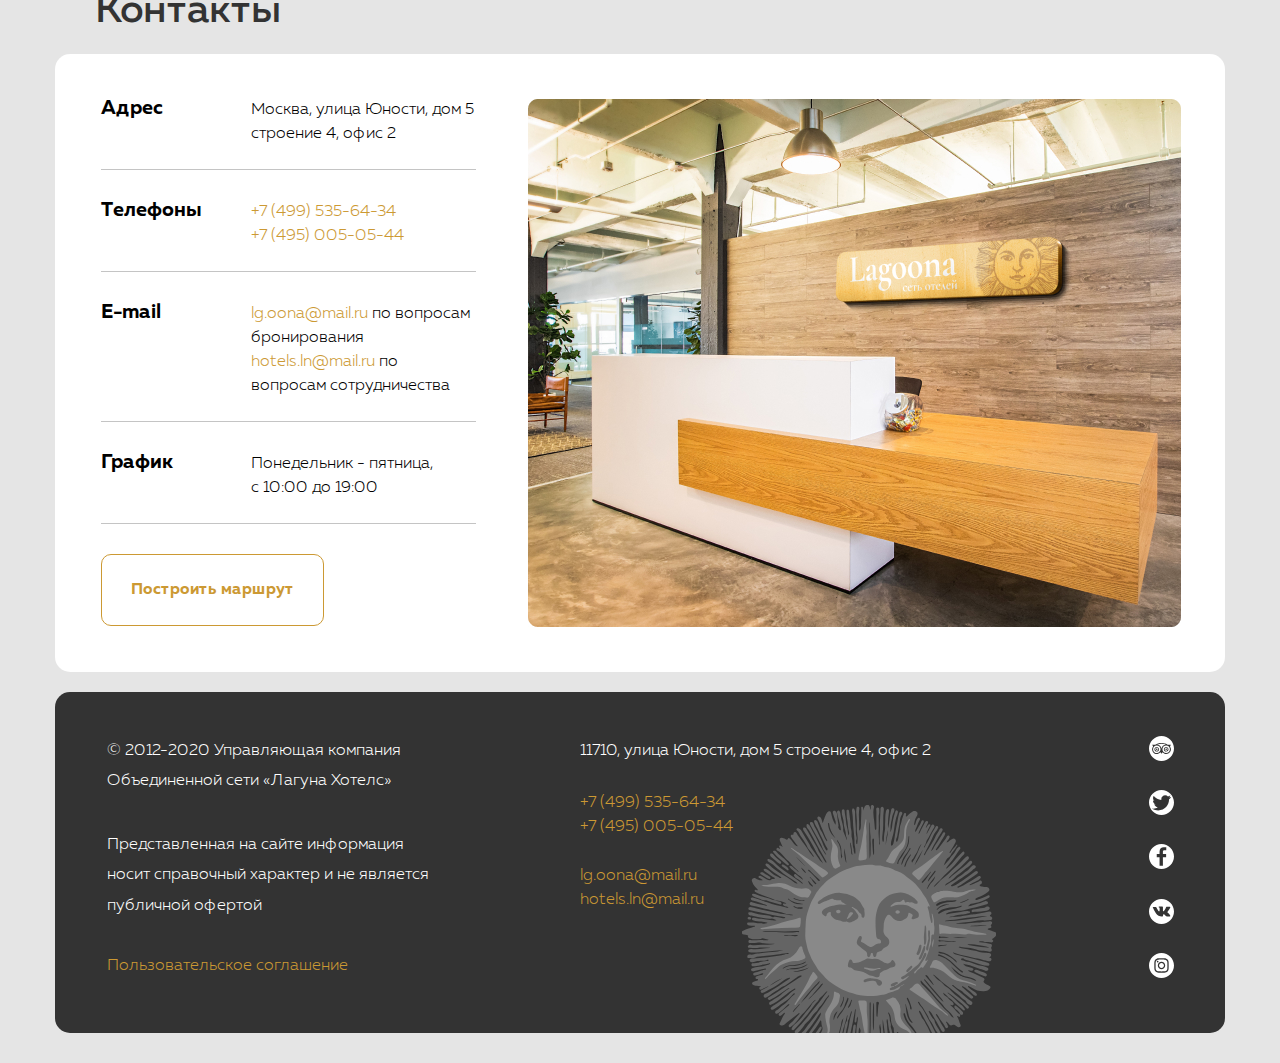
==== commit 757773d3: "8.6 HW amend 2" ====
--- a/05_layout-html/index.html
+++ b/05_layout-html/index.html
@@ -14,14 +14,14 @@
   <header class="header">
     <div class="container">
       <div class="header-logtel">
-        <a href="#" class="logo">
-          <img src="img/svg/logo.svg" alt="Логотип" class="logo-img">
+        <a class="logo" href="#">
+          <img class="logo-img" src="img/svg/logo.svg" alt="Логотип">
         </a>
-        <a href="tel:+74953225448" class="header-tel-link">
+        <a class="header-tel-link" href="tel:+74953225448">
           +7 495 322 54 48
         </a>
         <div class="cabinet">
-          <a href="#" class="cabinet-link cabinet-icon">
+          <a class="cabinet-link cabinet-icon" href="#">
             Личный кабинет
           </a>
         </div>
@@ -29,27 +29,27 @@
       <div class="header-nav">
         <ul class="nav-list">
           <li class="nav-item">
-            <a href="#" class="nav-list-link">О нас</a>
+            <a class="nav-list-link" href="#">О нас</a>
           </li>
           <li class="nav-item">
-            <a href="#" class="nav-list-link">Услуги</a>
+            <a class="nav-list-link" href="#">Услуги</a>
           </li>
           <li class="nav-item">
-            <a href="#" class="nav-list-link">Преимущества</a>
+            <a class="nav-list-link" href="#">Преимущества</a>
           </li>
           <li class="nav-item">
-            <a href="#" class="nav-list-link">Размещение</a>
+            <a class="nav-list-link" href="#">Размещение</a>
           </li>
           <li class="nav-item">
-            <a href="#" class="nav-list-link">Блог</a>
+            <a class="nav-list-link" href="#">Блог</a>
           </li>
           <li class="nav-item">
-            <a href="#" class="nav-list-link">Контакты</a>
+            <a class="nav-list-link" href="#">Контакты</a>
           </li>
         </ul>
         <div class="header-btns">
-          <a href="#" class="btn btn-nav">Хочу тур</a>
-          <a href="#" class="btn btn-nav">Обратный звонок</a>
+          <a class="btn btn-nav" href="#">Хочу тур</a>
+          <a class="btn btn-nav" href="#">Обратный звонок</a>
         </div>
       </div>
     </div>
@@ -68,14 +68,14 @@
               <div class="specoffers-description-pos">
                 <h2 class="specoffers-common-heading">Мальдивские острова</h2>
                 <span class="specoffers-common-price">от 55 000 р</span>
-                <a href="#" class="specoffers-details details-icon">Подробнее</a>
+                <a class="specoffers-details details-icon" href="#">Подробнее</a>
               </div>
             </article>
             <article class="specoffer-card specoffers-cards-common crete-img">
               <div class="specoffers-description-pos">
                 <h2 class="specoffers-common-heading">Горящий тур на остров Крит</h2>
                 <span class="specoffers-common-price">от 30 000 р</span>
-                <a href="#" class="specoffers-details details-icon">Подробнее</a>
+                <a class="specoffers-details details-icon" href="#">Подробнее</a>
               </div>
             </article>
           </div>
@@ -83,7 +83,7 @@
             <div class="specoffers-description-pos">
               <h2 class="specoffers-lux-heading">Номера категории люкс</h2>
               <span class="specoffers-lux-price">от 5000 р</span>
-              <a href="#" class="specoffers-details details-icon">Подробнее</a>
+              <a class="specoffers-details details-icon" href="#">Подробнее</a>
             </div>
           </article>
         </div>
@@ -113,7 +113,7 @@
         <ul class="section-services-list">
           <li class="section-services-item services-image-glasses">
             <div class="section-services-item-text">
-              <a href="#" class="section-services-item-heading services-details-icon">Эксклюзивное обслуживание</a>
+              <a class="section-services-item-heading services-details-icon" href="#">Эксклюзивное обслуживание</a>
               <p class="section-services-description">
                 Равным образом постоянный количественный рост и сфера нашей активности
               </p>
@@ -121,7 +121,7 @@
           </li>
           <li class="section-services-item services-image-meal">
             <div class="section-services-item-text">
-              <a href="#" class="section-services-item-heading services-details-icon">Аренда банкетных залов</a>
+              <a class="section-services-item-heading services-details-icon" href="#">Аренда банкетных залов</a>
               <p class="section-services-description">
                 Значимость этих проблем настолько очевидна, что дальнейшее развитие различных форм.
               </p>
@@ -129,7 +129,7 @@
           </li>
           <li class="section-services-item services-image-pool">
             <div class="section-services-item-text">
-              <a href="#" class="section-services-item-heading services-details-icon">Сауны, бассейны, бани,
+              <a class="section-services-item-heading services-details-icon" href="#">Сауны, бассейны, бани,
                 фитнес-залы</a>
               <p class="section-services-description">
                 Не следует, однако забывать, что начало повседневной работы по формированию позиции
@@ -138,7 +138,7 @@
           </li>
           <li class="section-services-item services-image-parking">
             <div class="section-services-item-text">
-              <a href="#" class="section-services-item-heading services-details-icon">Охраняемые автомобильные
+              <a class="section-services-item-heading services-details-icon" href="#">Охраняемые автомобильные
                 стоянки</a>
               <p class="section-services-description">
                 Не следует, однако забывать, что начало повседневной работы по формированию позиции
@@ -207,171 +207,167 @@
         <ul class="section-accommodation-list">
           <li class="section-accommodation-item">
             <article class="accommodation-article">
-              <img src="img/Lagoona-española.jpg" alt="Lagoona española" class="section-accommodation-item-img">
+              <img class="section-accommodation-item-img" src="img/Lagoona-española.jpg" alt="Lagoona española">
               <div class="accommodation-info">
                 <div class="accommodation-price-stars">
                   <span class="accommodation-price">от <b class="accommodation-from-price">4 698 р</b> / ночь</span>
                   <div class="stars">
-                    <img src="img/svg/star.svg" alt="Рейтинг отеля 4 из 5" class="rating-star-img">
-                    <img src="img/svg/star.svg" alt="" class="rating-star-img">
-                    <img src="img/svg/star.svg" alt="" class="rating-star-img">
-                    <img src="img/svg/star.svg" alt="" class="rating-star-img">
-                    <img src="img/svg/empty-star.svg" alt="" class="rating-star-img">
+                    <img class="rating-star-img" src="img/svg/star.svg" alt="Рейтинг отеля 4 из 5">
+                    <img class="rating-star-img" src="img/svg/star.svg" alt="">
+                    <img class="rating-star-img" src="img/svg/star.svg" alt="">
+                    <img class="rating-star-img" src="img/svg/star.svg" alt="">
+                    <img class="rating-star-img" src="img/svg/empty-star.svg" alt="">
                   </div>
                 </div>
                 <h3 class="accommodation-hotel-name">Lagoona española</h3>
                 <span class="accommodation-city">Барселона, Испания</span>
-                <a href="#" class="btn accomodation-btn">Номера</a>
-              </div>
-            </article>
-          </li>
-          <li class="section-accommodation-item">
-            <article class="accommodation-article">
-              <img src="img/Lagoona-son-típicas.jpg" alt="Lagoona son típicas" class="section-accommodation-item-img">
+                <a class="btn accomodation-btn" href="#">Номера</a>
+              </div>
+            </article>
+          </li>
+          <li class="section-accommodation-item">
+            <article class="accommodation-article">
+              <img class="section-accommodation-item-img" src="img/Lagoona-son-típicas.jpg" alt="Lagoona son típicas">
               <div class="accommodation-info">
                 <div class="accommodation-price-stars">
                   <span class="accommodation-price">от <b class="accommodation-from-price">5 148 р</b> / ночь</span>
                   <div class="stars">
-                    <img src="img/svg/star.svg" alt="Рейтинг отеля 4 из 5" class="rating-star-img">
-                    <img src="img/svg/star.svg" alt="" class="rating-star-img">
-                    <img src="img/svg/star.svg" alt="" class="rating-star-img">
-                    <img src="img/svg/star.svg" alt="" class="rating-star-img">
-                    <img src="img/svg/empty-star.svg" alt="" class="rating-star-img">
+                    <img class="rating-star-img" src="img/svg/star.svg" alt="Рейтинг отеля 4 из 5">
+                    <img class="rating-star-img" src="img/svg/star.svg" alt="">
+                    <img class="rating-star-img" src="img/svg/star.svg" alt="">
+                    <img class="rating-star-img" src="img/svg/star.svg" alt="">
+                    <img class="rating-star-img" src="img/svg/empty-star.svg" alt="">
                   </div>
                 </div>
                 <h3 class="accommodation-hotel-name">Lagoona son típicas</h3>
                 <span class="accommodation-city">Барселона, Испания</span>
-                <a href="#" class="btn accomodation-btn">Номера</a>
-              </div>
-            </article>
-          </li>
-          <li class="section-accommodation-item">
-            <article class="accommodation-article">
-              <img src="img/Lagoona-de-la-guerra.jpg" alt="Lagoona de la guerra" class="section-accommodation-item-img">
+                <a class="btn accomodation-btn" href="#">Номера</a>
+              </div>
+            </article>
+          </li>
+          <li class="section-accommodation-item">
+            <article class="accommodation-article">
+              <img class="section-accommodation-item-img" src="img/Lagoona-de-la-guerra.jpg" alt="Lagoona de la guerra">
               <div class="accommodation-info">
                 <div class="accommodation-price-stars">
                   <span class="accommodation-price">от <b class="accommodation-from-price">6 254 р</b> / ночь</span>
                   <div class="stars">
-                    <img src="img/svg/star.svg" alt="Рейтинг отеля 4 из 5" class="rating-star-img">
-                    <img src="img/svg/star.svg" alt="" class="rating-star-img">
-                    <img src="img/svg/star.svg" alt="" class="rating-star-img">
-                    <img src="img/svg/star.svg" alt="" class="rating-star-img">
-                    <img src="img/svg/empty-star.svg" alt="" class="rating-star-img">
+                    <img class="rating-star-img" src="img/svg/star.svg" alt="Рейтинг отеля 4 из 5">
+                    <img class="rating-star-img" src="img/svg/star.svg" alt="">
+                    <img class="rating-star-img" src="img/svg/star.svg" alt="">
+                    <img class="rating-star-img" src="img/svg/star.svg" alt="">
+                    <img class="rating-star-img" src="img/svg/empty-star.svg" alt="">
                   </div>
                 </div>
                 <h3 class="accommodation-hotel-name">Lagoona de la guerra</h3>
                 <span class="accommodation-city">Барселона, Испания</span>
-                <a href="#" class="btn accomodation-btn">Номера</a>
-              </div>
-            </article>
-          </li>
-          <li class="section-accommodation-item">
-            <article class="accommodation-article">
-              <img src="img/Lagoona-mentira-piadosa.jpg" alt="Lagoona mentira piadosa"
-                class="section-accommodation-item-img">
+                <a class="btn accomodation-btn" href="#">Номера</a>
+              </div>
+            </article>
+          </li>
+          <li class="section-accommodation-item">
+            <article class="accommodation-article">
+              <img class="section-accommodation-item-img" src="img/Lagoona-mentira-piadosa.jpg" alt="Lagoona mentira piadosa">
               <div class="accommodation-info">
                 <div class="accommodation-price-stars">
                   <span class="accommodation-price">от <b class="accommodation-from-price">6 320 р</b> / ночь</span>
                   <div class="stars">
-                    <img src="img/svg/star.svg" alt="Рейтинг отеля 4 из 5" class="rating-star-img">
-                    <img src="img/svg/star.svg" alt="" class="rating-star-img">
-                    <img src="img/svg/star.svg" alt="" class="rating-star-img">
-                    <img src="img/svg/star.svg" alt="" class="rating-star-img">
-                    <img src="img/svg/empty-star.svg" alt="" class="rating-star-img">
+                    <img class="rating-star-img" src="img/svg/star.svg" alt="Рейтинг отеля 4 из 5">
+                    <img class="rating-star-img" src="img/svg/star.svg" alt="">
+                    <img class="rating-star-img" src="img/svg/star.svg" alt="">
+                    <img class="rating-star-img" src="img/svg/star.svg" alt="">
+                    <img class="rating-star-img" src="img/svg/empty-star.svg" alt="">
                   </div>
                 </div>
                 <h3 class="accommodation-hotel-name">Lagoona mentira piadosa</h3>
                 <span class="accommodation-city">Барселона, Испания</span>
-                <a href="#" class="btn accomodation-btn">Номера</a>
-              </div>
-            </article>
-          </li>
-          <li class="section-accommodation-item">
-            <article class="accommodation-article">
-              <img src="img/Lagoona-empujar-la-creatividad.jpg" alt="Lagoona empujar la creatividad"
-                class="section-accommodation-item-img">
+                <a class="btn accomodation-btn" href="#">Номера</a>
+              </div>
+            </article>
+          </li>
+          <li class="section-accommodation-item">
+            <article class="accommodation-article">
+              <img class="section-accommodation-item-img" src="img/Lagoona-empujar-la-creatividad.jpg" alt="Lagoona empujar la creatividad">
               <div class="accommodation-info">
                 <div class="accommodation-price-stars">
                   <span class="accommodation-price">от <b class="accommodation-from-price">6 457 р</b> / ночь</span>
                   <div class="stars">
-                    <img src="img/svg/star.svg" alt="Рейтинг отеля 4 из 5" class="rating-star-img">
-                    <img src="img/svg/star.svg" alt="" class="rating-star-img">
-                    <img src="img/svg/star.svg" alt="" class="rating-star-img">
-                    <img src="img/svg/star.svg" alt="" class="rating-star-img">
-                    <img src="img/svg/empty-star.svg" alt="" class="rating-star-img">
+                    <img class="rating-star-img" src="img/svg/star.svg" alt="Рейтинг отеля 4 из 5">
+                    <img class="rating-star-img" src="img/svg/star.svg" alt="">
+                    <img class="rating-star-img" src="img/svg/star.svg" alt="">
+                    <img class="rating-star-img" src="img/svg/star.svg" alt="">
+                    <img class="rating-star-img" src="img/svg/empty-star.svg" alt="">
                   </div>
                 </div>
                 <h3 class="accommodation-hotel-name">Lagoona empujar la creatividad</h3>
                 <span class="accommodation-city">Барселона, Испания</span>
-                <a href="#" class="btn accomodation-btn">Номера</a>
-              </div>
-            </article>
-          </li>
-          <li class="section-accommodation-item">
-            <article class="accommodation-article">
-              <img src="img/Lagoona-el-retorno.jpg" alt="Lagoona el retorno" class="section-accommodation-item-img">
+                <a class="btn accomodation-btn" href="#">Номера</a>
+              </div>
+            </article>
+          </li>
+          <li class="section-accommodation-item">
+            <article class="accommodation-article">
+              <img class="section-accommodation-item-img" src="img/Lagoona-el-retorno.jpg" alt="Lagoona el retorno">
               <div class="accommodation-info">
                 <div class="accommodation-price-stars">
                   <span class="accommodation-price">от <b class="accommodation-from-price">6 320 р</b> / ночь</span>
                   <div class="stars">
-                    <img src="img/svg/star.svg" alt="Рейтинг отеля 4 из 5" class="rating-star-img">
-                    <img src="img/svg/star.svg" alt="" class="rating-star-img">
-                    <img src="img/svg/star.svg" alt="" class="rating-star-img">
-                    <img src="img/svg/star.svg" alt="" class="rating-star-img">
-                    <img src="img/svg/empty-star.svg" alt="" class="rating-star-img">
+                    <img class="rating-star-img" src="img/svg/star.svg" alt="Рейтинг отеля 4 из 5">
+                    <img class="rating-star-img" src="img/svg/star.svg" alt="">
+                    <img class="rating-star-img" src="img/svg/star.svg" alt="">
+                    <img class="rating-star-img" src="img/svg/star.svg" alt="">
+                    <img class="rating-star-img" src="img/svg/empty-star.svg" alt="">
                   </div>
                 </div>
                 <h3 class="accommodation-hotel-name">Lagoona el retorno</h3>
                 <span class="accommodation-city">Барселона, Испания</span>
-                <a href="#" class="btn accomodation-btn">Номера</a>
-              </div>
-            </article>
-          </li>
-          <li class="section-accommodation-item">
-            <article class="accommodation-article">
-              <img src="img/Lagoona-mentira-piadosa-(2).jpg" alt="Lagoona mentira piadosa 2"
-                class="section-accommodation-item-img">
+                <a class="btn accomodation-btn" href="#">Номера</a>
+              </div>
+            </article>
+          </li>
+          <li class="section-accommodation-item">
+            <article class="accommodation-article">
+              <img class="section-accommodation-item-img" src="img/Lagoona-mentira-piadosa-(2).jpg" alt="Lagoona mentira piadosa 2">
               <div class="accommodation-info">
                 <div class="accommodation-price-stars">
                   <span class="accommodation-price">от <b class="accommodation-from-price">6 505 р</b> / ночь</span>
                   <div class="stars">
-                    <img src="img/svg/star.svg" alt="Рейтинг отеля 4 из 5" class="rating-star-img">
-                    <img src="img/svg/star.svg" alt="" class="rating-star-img">
-                    <img src="img/svg/star.svg" alt="" class="rating-star-img">
-                    <img src="img/svg/star.svg" alt="" class="rating-star-img">
-                    <img src="img/svg/empty-star.svg" alt="" class="rating-star-img">
+                    <img class="rating-star-img" src="img/svg/star.svg" alt="Рейтинг отеля 4 из 5">
+                    <img class="rating-star-img" src="img/svg/star.svg" alt="">
+                    <img class="rating-star-img" src="img/svg/star.svg" alt="">
+                    <img class="rating-star-img" src="img/svg/star.svg" alt="">
+                    <img class="rating-star-img" src="img/svg/empty-star.svg" alt="">
                   </div>
                 </div>
                 <h3 class="accommodation-hotel-name">Lagoona mentira piadosa</h3>
                 <span class="accommodation-city">Барселона, Испания</span>
-                <a href="#" class="btn accomodation-btn">Номера</a>
-              </div>
-            </article>
-          </li>
-          <li class="section-accommodation-item">
-            <article class="accommodation-article">
-              <img src="img/Lagoona-suerte-siguió-siempre.jpg" alt="Lagoona suerte siguió siempre"
-                class="section-accommodation-item-img">
+                <a class="btn accomodation-btn" href="#">Номера</a>
+              </div>
+            </article>
+          </li>
+          <li class="section-accommodation-item">
+            <article class="accommodation-article">
+              <img class="section-accommodation-item-img" src="img/Lagoona-suerte-siguió-siempre.jpg" alt="Lagoona suerte siguió siempre">
               <div class="accommodation-info">
                 <div class="accommodation-price-stars">
                   <span class="accommodation-price">от <b class="accommodation-from-price">6 824 р</b> / ночь</span>
                   <div class="stars">
-                    <img src="img/svg/star.svg" alt="Рейтинг отеля 4 из 5" class="rating-star-img">
-                    <img src="img/svg/star.svg" alt="" class="rating-star-img">
-                    <img src="img/svg/star.svg" alt="" class="rating-star-img">
-                    <img src="img/svg/star.svg" alt="" class="rating-star-img">
-                    <img src="img/svg/empty-star.svg" alt="" class="rating-star-img">
+                    <img class="rating-star-img" src="img/svg/star.svg" alt="Рейтинг отеля 4 из 5">
+                    <img class="rating-star-img" src="img/svg/star.svg" alt="">
+                    <img class="rating-star-img" src="img/svg/star.svg" alt="">
+                    <img class="rating-star-img" src="img/svg/star.svg" alt="">
+                    <img class="rating-star-img" src="img/svg/empty-star.svg" alt="">
                   </div>
                 </div>
                 <h3 class="accommodation-hotel-name">Lagoona suerte siguió siempre</h3>
                 <span class="accommodation-city">Барселона, Испания</span>
-                <a href="#" class="btn accomodation-btn">Номера</a>
+                <a class="btn accomodation-btn" href="#">Номера</a>
               </div>
             </article>
           </li>
           <li class="section-accommodation-item accommodation-other-background">
             <div class="accommodation-other">
-              <a href="#" class="section-accomodation-showall accomodation-showall-icon">
+              <a class="section-accomodation-showall accomodation-showall-icon" href="#">
                 Посмотреть все варианты
               </a>
             </div>
@@ -383,26 +379,20 @@
     <section class="section-form section-padding">
       <div class="container container-form">
         <h2 class="top-heading section-form-heading">Хочу тур</h2>
-        <form action="https://jsonplaceholder.typicode.com/posts" method="POST" class="tour-form">
+        <form class="tour-form" action="https://jsonplaceholder.typicode.com/posts" method="POST">
           <ul class="tour-form-list">
             <li class="tour-form-item">
               <label class="tour-form-label">Город</label>
-              <select name="city" required class="tour-form-data tour-form-selector select-arrow">
+              <select class="tour-form-data tour-form-selector select-arrow" name="city" required>
                 <option label="Выберите город"></option>
                 <option>Канберра</option>
                 <option>Париж</option>
                 <option>Берлин</option>
-                <option>Рим</option>
-                <option>Токио</option>
-                <option>Москва</option>
-                <option>Лондон</option>
-                <option>Вашингтон</option>
-                <option>Санкт-Петербург</option>
               </select>
             </li>
             <li class="tour-form-item">
               <label class="tour-form-label">Страна</label>
-              <select name="country" required class="tour-form-data tour-form-selector select-arrow">
+              <select class="tour-form-data tour-form-selector select-arrow" name="country" required>
                 <option label="Выберите страну"></option>
                 <option>Австралия</option>
                 <option>Франция</option>
@@ -416,20 +406,18 @@
             </li>
             <li class="tour-form-item">
               <label class="tour-form-label">Дата прибытия</label>
-              <input type="date" name="calendar" required class="tour-form-data tour-form-input">
+              <input class="tour-form-data tour-form-input" type="date" name="calendar" required>
             </li>
             <li class="tour-form-item">
-              <label for="nights" class="tour-form-label">Ночей</label>
-              <input id="nights" type="number" required class="tour-form-data tour-form-input tourists-nights-border"
-                value="7" min="4">
+              <label class="tour-form-label" for="nights">Ночей</label>
+              <input class="tour-form-data tour-form-input tourists-nights-border" id="nights" type="number" value="7" min="4" required>
             </li>
             <li class="tour-form-item">
-              <label for="tourists" class="tour-form-label">Туристы</label>
-              <input id="tourists" type="number" required class="tour-form-data tour-form-input tourists-nights-border"
-                placeholder="Кол-во людей" value="1" min="1">
+              <label class="tour-form-label" for="tourists">Туристы</label>
+              <input class="tour-form-data tour-form-input tourists-nights-border" id="tourists" type="number" placeholder="Кол-во людей" value="1" min="1" required>
             </li>
           </ul>
-          <button type="submit" class="btn tour-form-btn">
+          <button class="btn tour-form-btn" type="submit">
             Найти
           </button>
         </form>
@@ -439,19 +427,19 @@
     <section class="section-contacts section-padding">
       <div class="container">
         <h2 class="top-heading">Контакты</h2>
-        <div class="contacts-box">
+        <div class="contacts-box contacts-box-backimage">
           <ul class="contacts-list">
             <li class="contacts-item">
               <h3 class="contacts-heading">Адрес</h3>
-              <span class="contacts-info contacts-info-lh">Москва, улица Юности, дом 5 строение 4, офис 2</span>
+              <span class="contacts-info">Москва, улица Юности, дом 5 строение 4, офис 2</span>
             </li>
             <li class="contacts-item">
               <h3 class="contacts-heading">Телефоны</h3>
               <div class="contacts-info">
-                <a href="tel:+74995356434" class="contacts-tel-link contacts-info-lh">
+                <a class="contacts-tel-link" href="tel:+74995356434">
                   +7 (499) 535-64-34
                 </a>
-                <a href="tel:+74950050544" class="contacts-tel-link contacts-info-lh">
+                <a class="contacts-tel-link" href="tel:+74950050544">
                   +7 (495) 005-05-44
                 </a>
               </div>
@@ -459,18 +447,18 @@
             <li class="contacts-item">
               <h3 class="contacts-heading">E-mail</h3>
               <div class="contacts-info">
-                <span class="contacts-info-lh">
-                  <a href="mailto:lg.oona@mail.ru" class="contacts-mail">lg.oona@mail.ru</a> по вопросам бронирования
-                </span>
-                <span class="contacts-info-lh">
-                  <a href="mailto:hotels.ln@mail.ru" class="contacts-mail">hotels.ln@mail.ru</a> по вопросам
+                <p class="contacts-info-text">
+                  <a class="contacts-mail" href="mailto:lg.oona@mail.ru">lg.oona@mail.ru</a> по вопросам бронирования
+                </p>
+                <p class="contacts-info-text">
+                  <a class="contacts-mail" href="mailto:hotels.ln@mail.ru">hotels.ln@mail.ru</a> по вопросам
                   сотрудничества
-                </span>
+                </p>
               </div>
             </li>
             <li class="contacts-item">
               <h3 class="contacts-heading">График</h3>
-              <span class="contacts-info contacts-info-lh">
+              <span class="contacts-info">
                 Понедельник - пятница, с 10:00 до 19:00
               </span>
             </li>
@@ -478,7 +466,6 @@
               <button class="btn contacts-btn">Построить маршрут</button>
             </li>
           </ul>
-          <img src="img/Layer.jpg" alt="Офис Лагуны" class="contacts-image">
         </div>
       </div>
     </section>
@@ -487,36 +474,35 @@
 
   <footer class="container">
     <div class="footer-container">
-      <ul class="footer-list">
-        <li class="footer-item footer-copyright">
-          <span class="footer-text">© 2012-2020 Управляющая компания Объединенной сети «Лагуна Хотелс»</span>
-          <span class="footer-text">Представленная на сайте информация носит справочный характер и не является публичной офертой</span>
-          <a href="#" class="footer-links">Пользовательское соглашение</a>
-        </li>
-        <li class="footer-item footer-adress">
-          <span class="footer-text footer-text-margin">
-            11710, улица Юности, дом 5 строение 4, офис 2
-          </span>
-          <div class="footer-text-margin">
-            <a href="tel:+74995356434" class="footer-links">
-              +7 (499) 535-64-34
-            </a>
-            <a href="tel:+74950050544" class="footer-links footer-text-margin">
-              +7 (495) 005-05-44
-            </a>
-          </div>
-          <div>
-            <a href="mailto:lg.oona@mail.ru" class="footer-links">lg.oona@mail.ru</a>
-            <a href="mailto:hotels.ln@mail.ru" class="footer-links">hotels.ln@mail.ru</a>
-          </div>
-        </li>
-        <li class="footer-item footer-social-links">
-          <a href="#"><img src="img/svg/tripadvisor.svg" alt="tripadvisor link"></a>
-          <a href="#"><img src="img/svg/twitter.svg" alt="twitter link"></a>
-          <a href="#"><img src="img/svg/facebook.svg" alt="facebook link"></a>
-          <a href="#"><img src="img/svg/social.svg" alt="vk link"></a>
-          <a href="#"><img src="img/svg/instagram.svg" alt="instagram link"></a>
-        </li>
+      <div class="footer-infoblock">
+        <p class="footer-text">© 2012-2020 Управляющая компания Объединенной сети «Лагуна Хотелс»</p>
+        <p class="footer-text">Представленная на сайте информация носит справочный характер и не является публичной
+          офертой</p>
+        <a class="footer-links" href="#">Пользовательское соглашение</a>
+        </div>
+      <div class="footer-infoblock footer-adress">
+        <p class="footer-text footer-text-margin">
+          11710, улица Юности, дом 5 строение 4, офис 2
+        </p>
+        <div class="footer-text-margin">
+          <a class="footer-links" href="tel:+74995356434">
+            +7 (499) 535-64-34
+          </a>
+          <a class="footer-links footer-text-margin" href="tel:+74950050544">
+            +7 (495) 005-05-44
+          </a>
+        </div>
+        <div>
+          <a class="footer-links" href="mailto:lg.oona@mail.ru">lg.oona@mail.ru</a>
+          <a class="footer-links" href="mailto:hotels.ln@mail.ru">hotels.ln@mail.ru</a>
+        </div>
+      </div>
+      <ul class="footer-infoblock footer-social-links">
+        <li><a class="footer-tripadvisor-image" href="#"></a></li>
+        <li><a class="footer-twitter-image" href="#"></a></li>
+        <li><a class="footer-facebook-image" href="#"></a></li>
+        <li><a class="footer-vkontakte-image" href="#"></a></li>
+        <li><a class="footer-instagram-image" href="#"></a></li>
       </ul>
     </div>
   </footer>
--- a/05_layout-html/css/style.css
+++ b/05_layout-html/css/style.css
@@ -563,16 +563,19 @@
 
 /* contacts -------------------------------------------------------------------------------*/
 .contacts-box {
+  display: flex;
   padding: 44px 44px 46px 46px;
-  display: flex;
-  justify-content: space-between;
+  justify-content: flex-start;
   border-radius: 15px;
   background-color: #FFF;
-}
-
-.contacts-image {
-  border-radius: 15px;
-  height: fit-content;
+  min-height: 618px;
+}
+
+.contacts-box-backimage {
+  background-image: url(../img/Layer.jpg);
+  background-repeat: no-repeat;
+  background-position-x: 91.5%;
+  background-position-y: 50%;
 }
 
 .contacts-list {
@@ -582,13 +585,13 @@
 }
 
 .contacts-item {
+  display: flex;
+  justify-content: space-between;
+  width: 375px;
+}
+
+.contacts-item:not(:last-child) {
   padding-bottom: 23px;
-  display: flex;
-  justify-content: space-between;
-  width: 375px;
-}
-
-.contacts-item:not(:last-child) {
   border-bottom: 1px solid #C4C4C4;
 }
 
@@ -600,12 +603,23 @@
   line-height: 1;
 }
 
+.contacts-info {
+  display: block;
+  width: 60%;
+  line-height: 1.5;
+}
+
+.contacts-info-text {
+  margin: 0;
+}
+
 .contacts-tel-link {
   display: block;
   color: #CC9933;
 }
 
 .contacts-mail {
+  line-height: 1.5;
   color: #CC9933;
 }
 
@@ -614,18 +628,11 @@
   font-weight: 700;
 }
 
-.contacts-info {
-  display: block;
-  width: 60%;
-}
-
-.contacts-info-lh {
-  line-height: 1.5;
-}
-
 /* footer -------------------------------------------------------------------------------*/
 .footer-container {
+  display: flex;
   padding: 44px 51px 55px 52px;
+  min-height: 341px;
   border-radius: 15px;
   background-color: #333;
   background-image: url(../img/svg/logo-footer.svg);
@@ -634,20 +641,14 @@
   background-position-x: 75%;
 }
 
-.footer-list {
-  display: flex;
-  justify-content: space-between;
-  min-height: 242px;
-}
-
-.footer-item {
+.footer-infoblock {
   display: flex;
   flex-direction: column;
   justify-content: space-between;
   max-width: 35%;
 }
 
-.footer-item:not(:last-child) {
+.footer-infoblock:not(:last-child) {
   margin-right: 100px;
 }
 .footer-adress {
@@ -659,12 +660,13 @@
 }
 
 .footer-text {
+  margin: 0;
   line-height: 1.9;
   color: #FFF;
 }
 
 .footer-links {
-  display: flex;
+  display: block;
   width: fit-content;
   line-height: 1.5;
   color: #CC9933;
@@ -674,4 +676,31 @@
   margin-left: auto;
   max-width: 10%;
 }
+
+.footer-tripadvisor-image, .footer-twitter-image, .footer-facebook-image, .footer-vkontakte-image, .footer-instagram-image {
+  display: block;
+  height: 25px;
+  width: 25px;
+}
+
+.footer-tripadvisor-image {
+  background-image: url(../img/svg/tripadvisor.svg);
+}
+
+.footer-twitter-image {
+  background-image: url(../img/svg/twitter.svg);
+}
+
+.footer-facebook-image {
+  background-image: url(../img/svg/facebook.svg);
+}
+
+.footer-vkontakte-image {
+  background-image: url(../img/svg/social.svg);
+}
+
+.footer-instagram-image {
+  background-image: url(../img/svg/instagram.svg);
+}
+
 /* end -------------------------------------------------------------------------------*/
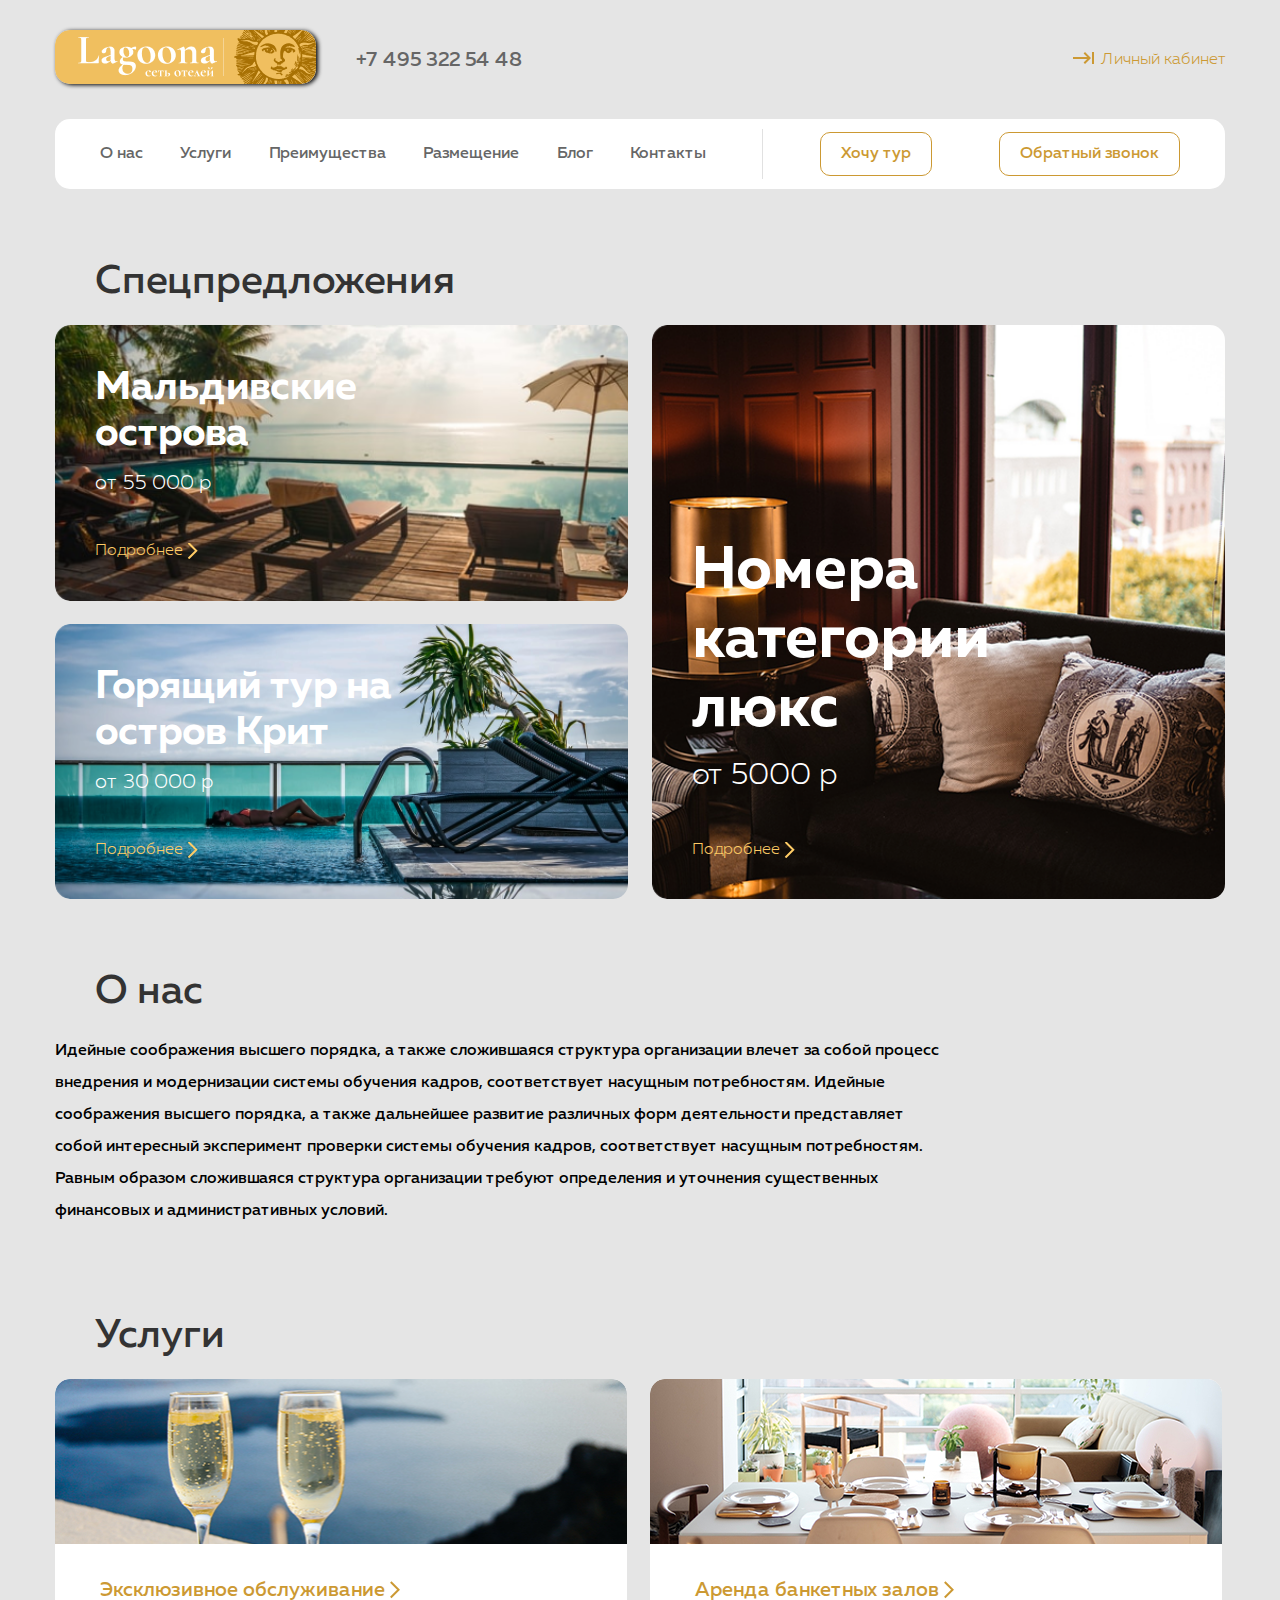
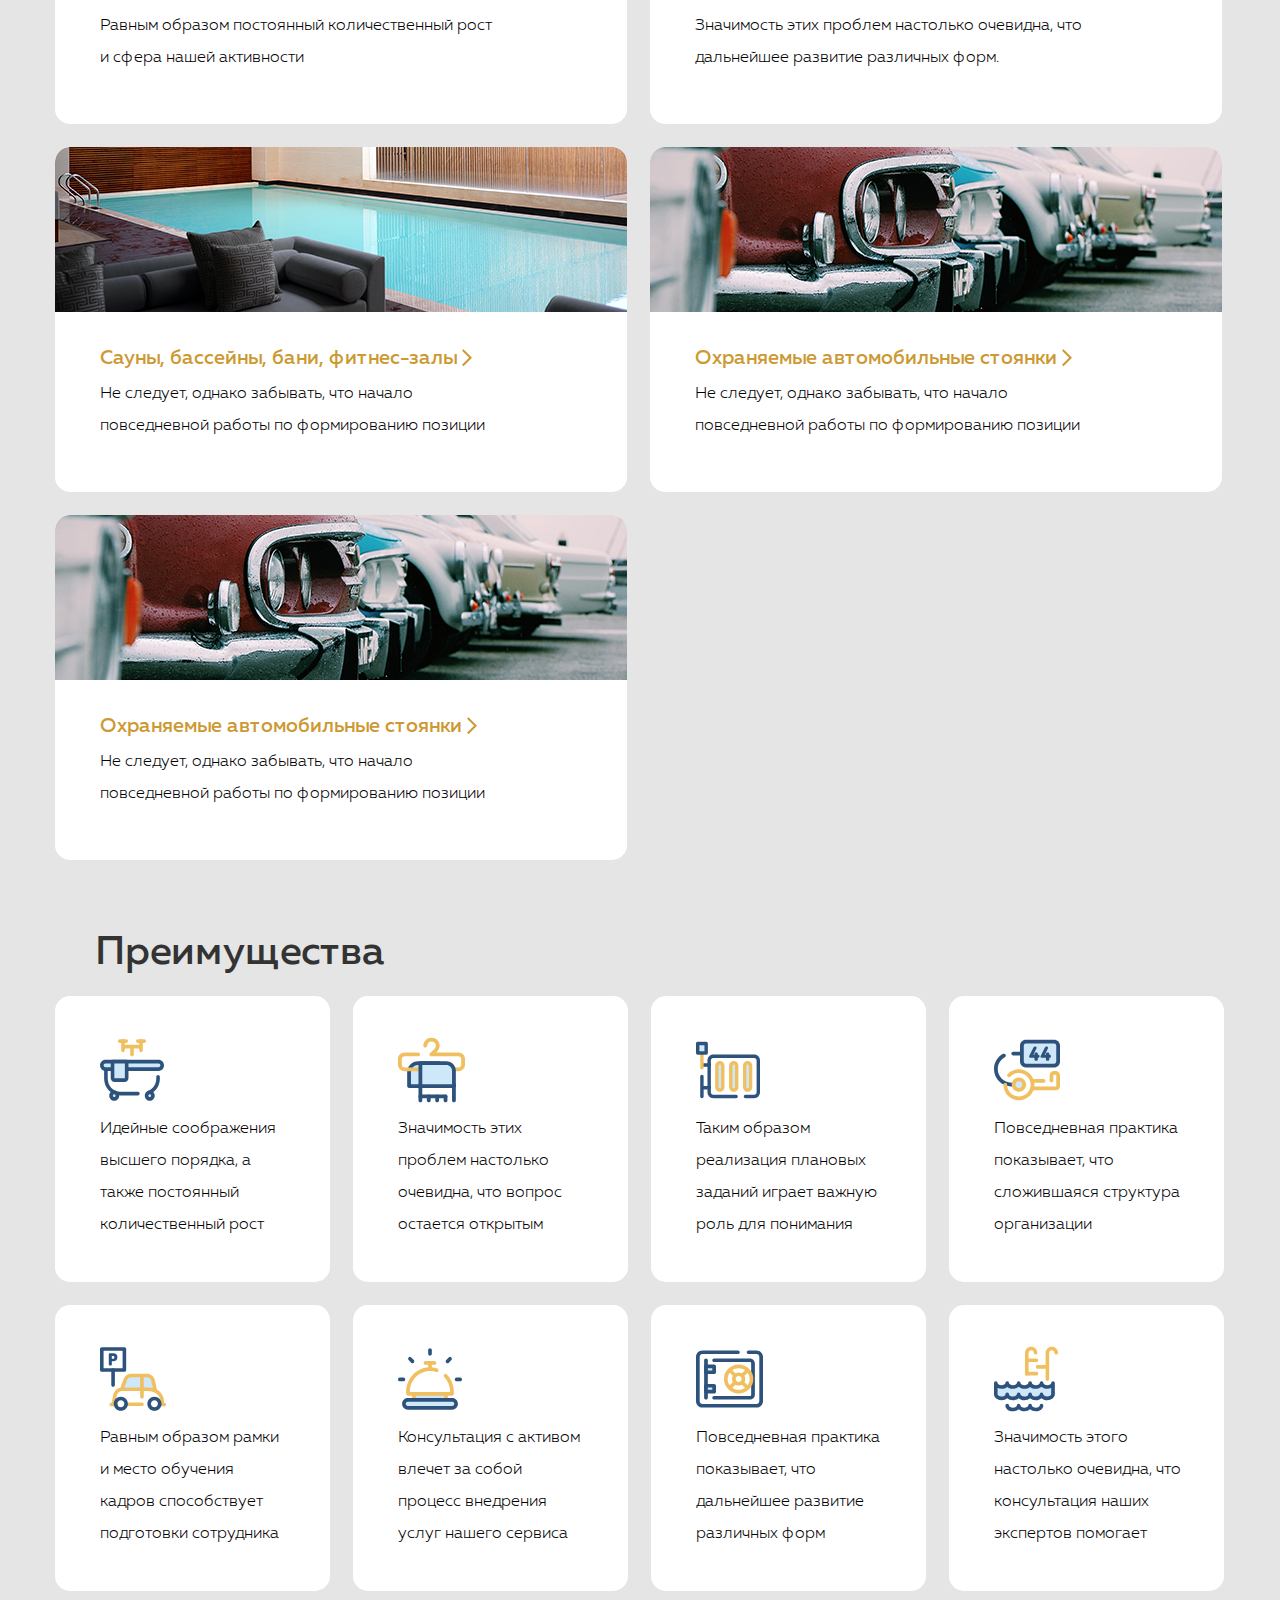
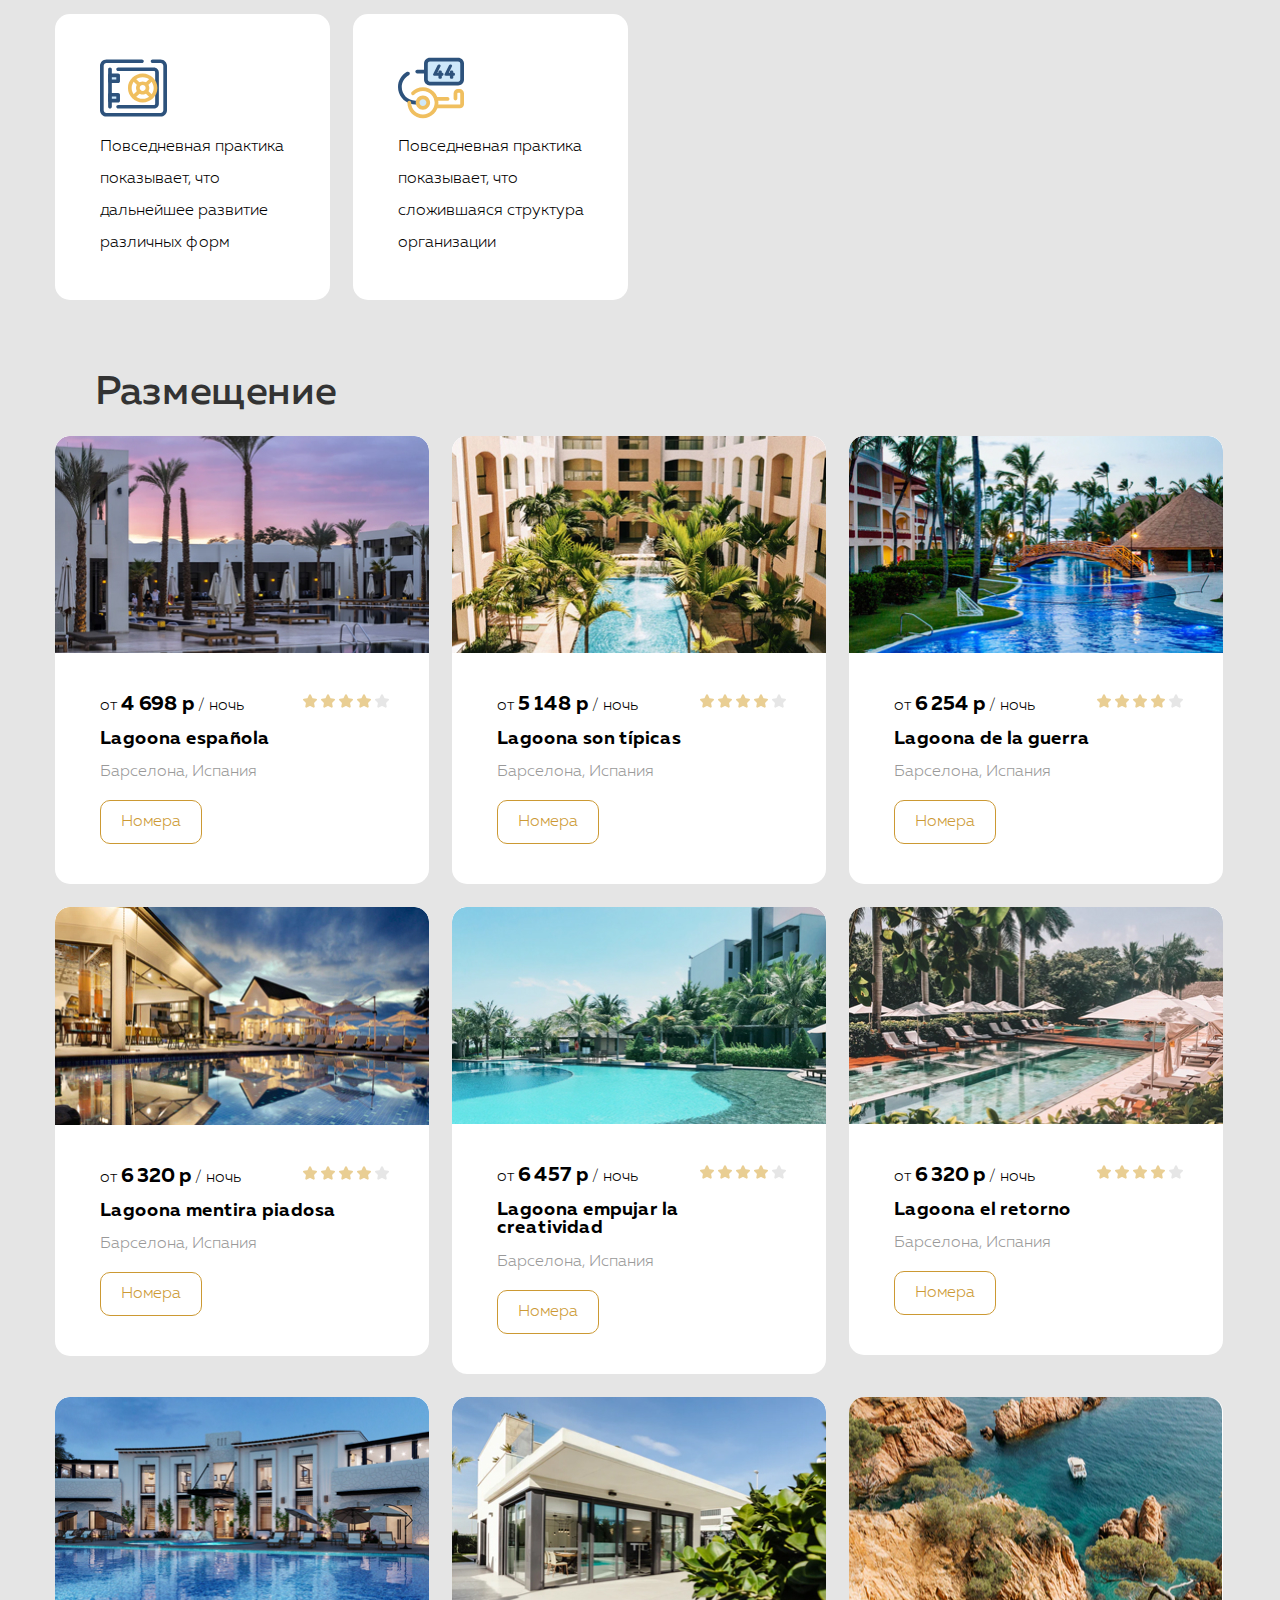
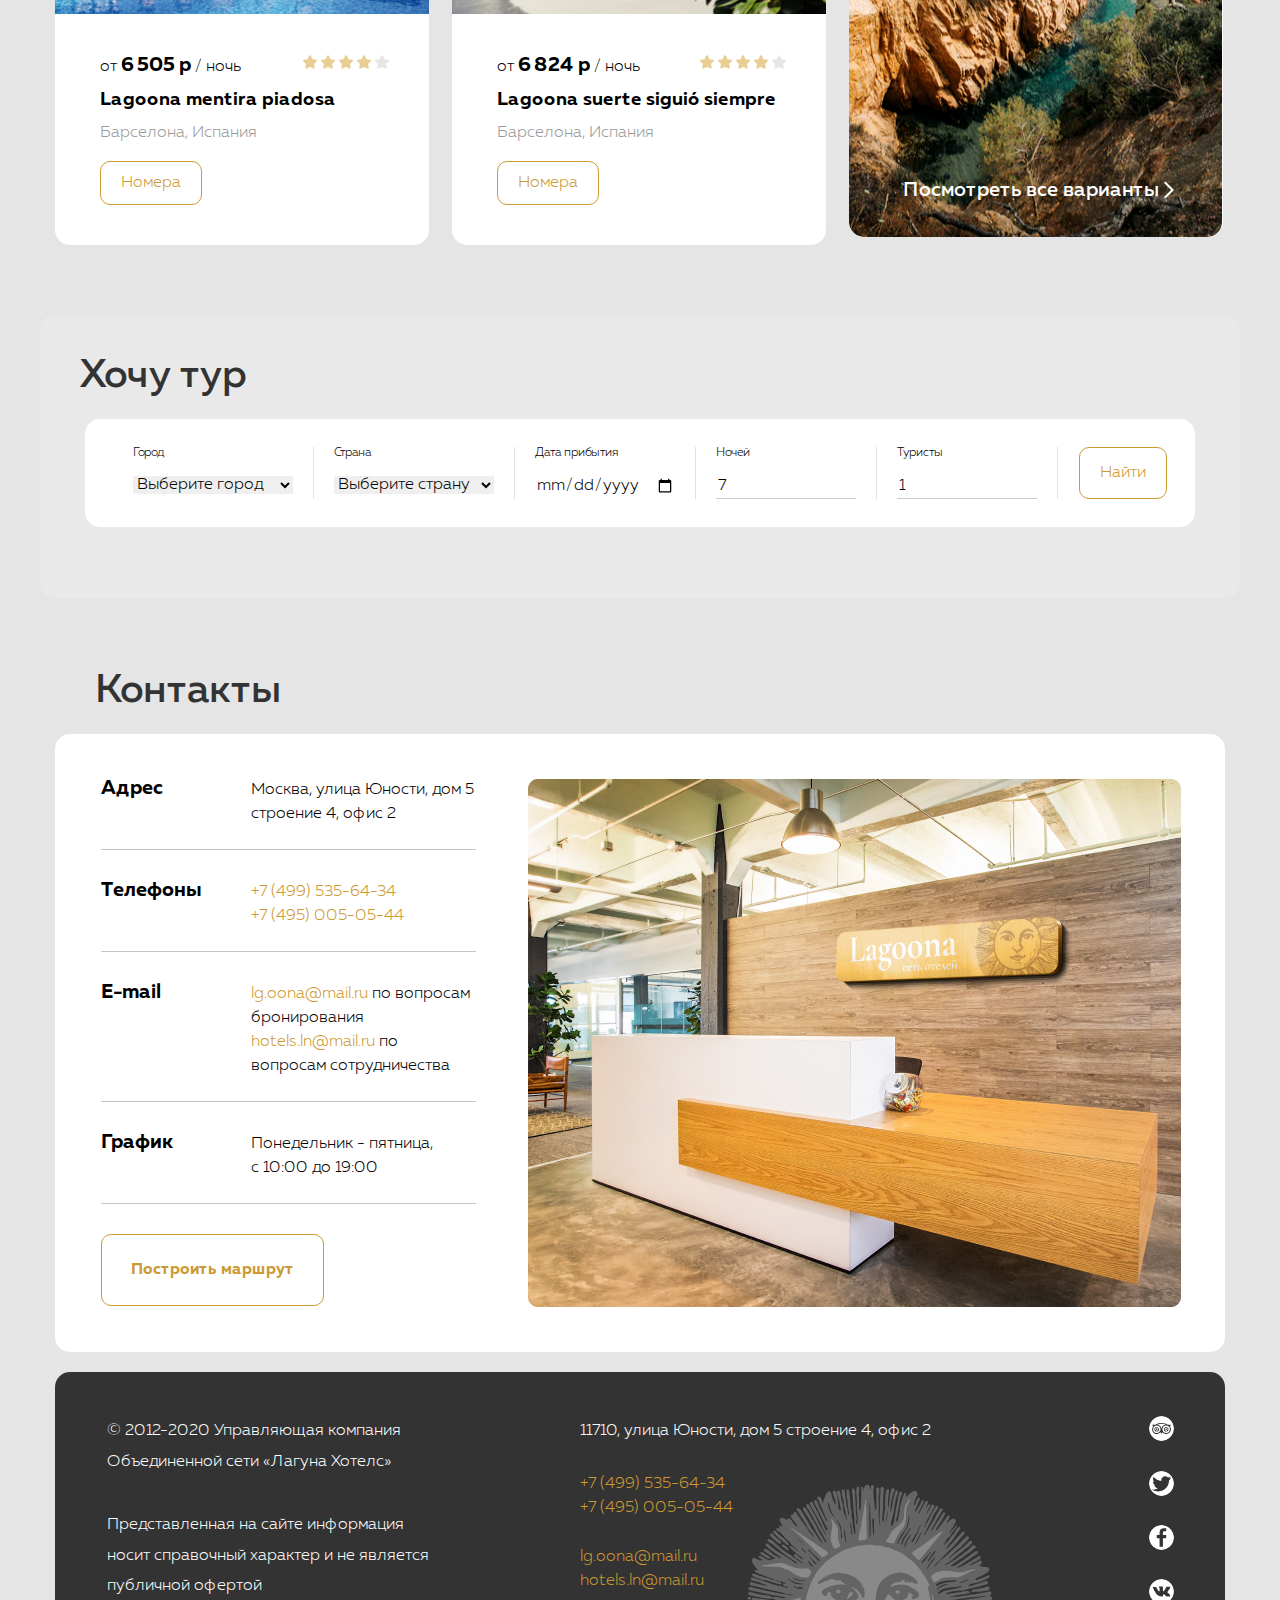
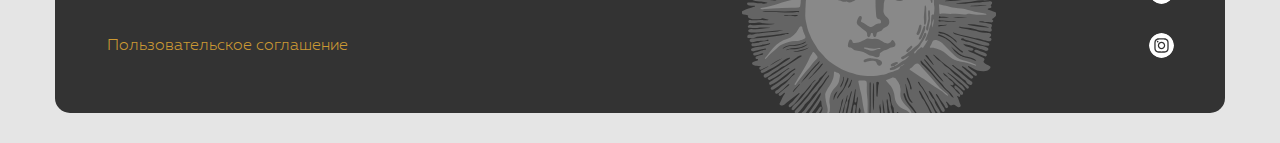
==== commit 1088fb0d: "9.13 HW for check" ====
--- a/05_layout-html/index.html
+++ b/05_layout-html/index.html
@@ -13,49 +13,47 @@
 <body>
   <header class="header">
     <div class="container">
-      <div class="header-logtel">
-        <a class="logo" href="#">
-          <img class="logo-img" src="img/svg/logo.svg" alt="Логотип">
+      <div class="header__logtel">
+        <a class="header__logo" href="#">
+          <img class="header__img" src="img/logo.png" alt="Логотип">
         </a>
-        <a class="header-tel-link" href="tel:+74953225448">
+        <a class="header__telelink" href="tel:+74953225448">
           +7 495 322 54 48
         </a>
-        <div class="cabinet">
-          <a class="cabinet-link cabinet-icon" href="#">
-            Личный кабинет
-          </a>
-        </div>
-      </div>
-      <div class="header-nav">
-        <ul class="nav-list">
-          <li class="nav-item">
-            <a class="nav-list-link" href="#">О нас</a>
-          </li>
-          <li class="nav-item">
-            <a class="nav-list-link" href="#">Услуги</a>
-          </li>
-          <li class="nav-item">
-            <a class="nav-list-link" href="#">Преимущества</a>
-          </li>
-          <li class="nav-item">
-            <a class="nav-list-link" href="#">Размещение</a>
-          </li>
-          <li class="nav-item">
-            <a class="nav-list-link" href="#">Блог</a>
-          </li>
-          <li class="nav-item">
-            <a class="nav-list-link" href="#">Контакты</a>
+        <a class="header__cabinet" href="#">
+          Личный кабинет
+        </a>
+      </div>
+      <div class="header__nav nav-header">
+        <ul class="nav-header__list">
+          <li class="nav-header__item">
+            <a class="nav-header__link" href="#">О нас</a>
+          </li>
+          <li class="nav-header__item">
+            <a class="nav-header__link" href="#">Услуги</a>
+          </li>
+          <li class="nav-header__item">
+            <a class="nav-header__link" href="#">Преимущества</a>
+          </li>
+          <li class="nav-header__item">
+            <a class="nav-header__link" href="#">Размещение</a>
+          </li>
+          <li class="nav-header__item">
+            <a class="nav-header__link" href="#">Блог</a>
+          </li>
+          <li class="nav-header__item">
+            <a class="nav-header__link" href="#">Контакты</a>
           </li>
         </ul>
-        <div class="header-btns">
-          <a class="btn btn-nav" href="#">Хочу тур</a>
-          <a class="btn btn-nav" href="#">Обратный звонок</a>
+        <div class="header__btns">
+          <a class="header__btn btn" href="#">Хочу тур</a>
+          <a class="header__btn btn" href="#">Обратный звонок</a>
         </div>
       </div>
     </div>
   </header>
 
-  <main>
+  <main class="lagoona-main">
     <h1 class="invisible-header">Всё об отелях Lagoona</h1>
     <section class="section-specoffers section-padding">
       <div class="container container-specoffers">
@@ -145,6 +143,15 @@
               </p>
             </div>
           </li>
+          <li class="section-services-item services-image-parking">
+            <div class="section-services-item-text">
+              <a class="section-services-item-heading services-details-icon" href="#">Охраняемые автомобильные
+                стоянки</a>
+              <p class="section-services-description">
+                Не следует, однако забывать, что начало повседневной работы по формированию позиции
+              </p>
+            </div>
+          </li>
         </ul>
       </div>
     </section>
@@ -194,6 +201,16 @@
             <div class="advantages-img-swimming-pool"></div>
             <p class="section-advantages-description">Значимость этого настолько очевидна, что консультация наших
               экспертов помогает</p>
+          </li>
+          <li class="section-advantages-item">
+            <div class="advantages-img-security-box"></div>
+            <p class="section-advantages-description">Повседневная практика показывает, что дальнейшее развитие
+              различных форм</p>
+          </li>
+          <li class="section-advantages-item">
+            <div class="advantages-img-hotel-key"></div>
+            <p class="section-advantages-description">Повседневная практика показывает, что сложившаяся структура
+              организации</p>
           </li>
         </ul>
       </div>
@@ -427,7 +444,7 @@
     <section class="section-contacts section-padding">
       <div class="container">
         <h2 class="top-heading">Контакты</h2>
-        <div class="contacts-box contacts-box-backimage">
+        <div class="contacts-box">
           <ul class="contacts-list">
             <li class="contacts-item">
               <h3 class="contacts-heading">Адрес</h3>
--- a/05_layout-html/css/style.css
+++ b/05_layout-html/css/style.css
@@ -39,6 +39,10 @@
   box-sizing: border-box;
 }
 
+:root {
+  --color: #CC9933;
+}
+
 body {
   margin: 30px 0;
   font-size: 16px;
@@ -91,11 +95,17 @@
 .btn {
   padding: 13px 20px;
   border-radius: 10px;
-  border: 1px solid #CC9933;
+  border: 1px solid var(--color);
   text-align: center;
   line-height: 1;
-  color: #CC9933;
+  color: var(--color);
   background-color: #fff;
+  transition: transform 0.5s ease;
+}
+
+.btn:hover {
+  cursor: pointer;
+  transform: scale(1.1);
 }
 
 /* header -------------------------------------------------------------------------------*/
@@ -104,38 +114,55 @@
   margin-bottom: 70px;
 }
 
-.header-logtel {
+.header__logtel {
   margin-bottom: 30px;
   display: flex;
   align-items: center;
 }
 
-.logo {
+.header__logo {
   margin-right: 40px;
 }
 
-.header-tel-link {
+.header__img {
+  border-radius: 15px;
+  box-shadow: 2px 1px 4px #000;
+  transition: box-shadow, transform 0.3s ease;
+}
+.header__img:hover {
+  transform: translateY(1px);
+  box-shadow: 5px 3px 4px #000;
+}
+
+.header__telelink {
   font-weight: 500;
   font-size: 20px;
   line-height: 1;
   color: #666;
-}
-
-.cabinet {
+  transition: color, font-size 0.5s ease;
+}
+
+.header__telelink:hover {
+  color: var(--color);
+  font-size: 26px;
+}
+
+.header__cabinet {
+  display: block;
   margin-left: auto;
-}
-
-.cabinet-icon {
+  padding-left: 28px;
+  line-height: 1;
+  color: var(--color);
   background: url(../img/svg/Vector.svg) left top no-repeat;
-}
-
-.cabinet-link {
-  padding-left: 28px;
-  line-height: 1;
-  color: #CC9933;
-}
-
-.header-nav {
+  transition: font-weight, letter-spacing 0.5s ease;
+}
+
+.header__cabinet:hover {
+  font-weight: 500;
+  letter-spacing: 5px;
+}
+
+.header__nav {
   display: flex;
   padding: 10px 45px;
   justify-content: space-between;
@@ -145,7 +172,22 @@
   background-color: #fff;
 }
 
-.header-btns {
+.nav-header__list {
+  display: flex;
+  flex-wrap: wrap;
+  padding-right: 56px;
+  justify-content: space-between;
+  width: 64.7%;
+  border-right: 1px solid #E1E1E1;
+}
+
+.nav-header__item {
+  text-align: center;
+  line-height: 50px;
+  font-weight: 500;
+}
+
+.header__btns {
   margin-right: auto;
   flex-wrap: wrap;
   display: flex;
@@ -154,30 +196,21 @@
   margin-left: 57px;
 }
 
-.nav-list {
-  display: flex;
-  flex-wrap: wrap;
-  padding-right: 56px;
-  justify-content: space-between;
-  width: 64.7%;
-  border-right: 1px solid #E1E1E1;
-}
-
-.nav-item {
-  text-align: center;
-  line-height: 50px;
-  font-weight: 500;
-}
-
-.nav-list-link {
+.nav-header__link {
+  display: inline-block;
   color: #666;
-}
-
-.btn-nav {
-  font-weight: 500;
-}
-
-.btn-nav:not(:last-child) {
+  transition: transform 0.5s ease;
+}
+
+.nav-header__link:hover {
+  transform: scale(1.15) rotate(-2deg);
+}
+
+.header__btn {
+  font-weight: 500;
+}
+
+.header__btn:not(:last-child) {
   margin-right: 40px;
 }
 
@@ -273,6 +306,11 @@
   padding-right: 15px;
   color: #FFCC66;
   line-height: 1;
+  transition: letter-spacing 0.5s ease;
+}
+
+.specoffers-details:hover {
+  letter-spacing: 10px;
 }
 
 .details-icon {
@@ -292,16 +330,18 @@
 .section-services-list {
   display: flex;
   flex-wrap: wrap;
-  justify-content: space-between;
-  align-items: start;
 }
 
 .section-services-item {
-  flex-basis: 48.89%;
-  border-radius: 15px;
-}
-
-.section-services-item:not(:nth-last-child(-n+2)) {
+  width: 572px;
+  border-radius: 15px;
+}
+
+.section-services-item:nth-child(odd) {
+  margin-right: 23px;
+}
+
+.section-services-item:not(:nth-last-child(-n+1)) {
   margin-bottom: 23px;
 }
 
@@ -314,11 +354,13 @@
   font-size: 20px;
   font-weight: 500;
   line-height: 2;
-  color: #CC9933;
-}
-
-.services-details-icon {
+  color: var(--color);
   background: url(../img/svg/Rectangle_4.svg) right center no-repeat;
+  transition: border-bottom 0.1s ease;
+}
+
+.section-services-item-heading:hover {
+  border-bottom: 3px solid #FFCC66;
 }
 
 .section-services-description {
@@ -352,19 +394,20 @@
 .section-advantages-list {
   display: flex;
   flex-wrap: wrap;
-  justify-content: space-between;
-  align-items: flex-start;
 }
 
 .section-advantages-item {
-  width: 160px;
+  width: 275px;
   padding: 40px 42px 41px 45px;
-  flex-basis: 23.5%;
   border-radius: 15px;
   background-color: white;
 }
 
-.section-advantages-item:not(:nth-last-child(-n+4)) {
+.section-advantages-item:not(:nth-child(4n)) {
+  margin-right: 23px;
+}
+
+.section-advantages-item:not(:nth-last-child(-n+2)) {
   margin-bottom: 23px;
 }
 
@@ -417,20 +460,22 @@
 .section-accommodation-list {
   display: flex;
   flex-wrap: wrap;
-  justify-content: space-between;
   align-items: flex-start;
 }
 
 .section-accommodation-item {
-  flex-basis: 31.8%;
   min-height: 440px;
-  max-width: 374px;
+  width: 374px;
   border-radius: 15px;
   background-color: white;
 }
 
 .section-accommodation-item:not(:nth-last-child(-n+3)) {
   margin-bottom: 23px;
+}
+
+.section-accommodation-item:not(:nth-child(3n)) {
+  margin-right: 23px;
 }
 
 .accommodation-info {
@@ -481,6 +526,7 @@
 }
 
 .accommodation-other-background {
+  position: relative;
   padding: 40px 40px 27px 54px;
   display: flex;
   height: 440px;
@@ -489,6 +535,7 @@
 }
 
 .accommodation-other {
+
   align-self: flex-end;
 }
 
@@ -500,6 +547,16 @@
   color: #fff;
 }
 
+.section-accomodation-showall::after {
+  content: '';
+  position: absolute;
+  right: 0;
+  left: 0;
+  top: 0;
+  bottom: 0;
+  border-radius: 15px;
+}
+
 .accomodation-showall-icon {
   background: url(../img/svg/Rectangle_3.svg) right center no-repeat;
 }
@@ -569,9 +626,6 @@
   border-radius: 15px;
   background-color: #FFF;
   min-height: 618px;
-}
-
-.contacts-box-backimage {
   background-image: url(../img/Layer.jpg);
   background-repeat: no-repeat;
   background-position-x: 91.5%;
@@ -615,12 +669,23 @@
 
 .contacts-tel-link {
   display: block;
-  color: #CC9933;
+  width: fit-content;
+  color: var(--color);
 }
 
 .contacts-mail {
   line-height: 1.5;
-  color: #CC9933;
+  color: var(--color);
+}
+
+.contacts-tel-link, .contacts-mail {
+  transition: color 0.3s ease, text-shadow 0.3s ease;
+}
+
+.contacts-tel-link:hover,
+.contacts-mail:hover {
+  color: #FFCC66;
+  text-shadow: rgb(255, 208, 0) 0 0 15px;
 }
 
 .contacts-btn {
@@ -669,7 +734,13 @@
   display: block;
   width: fit-content;
   line-height: 1.5;
-  color: #CC9933;
+  color: var(--color);
+  transition: color 0.3s ease, text-shadow 0.3s ease;
+}
+
+.footer-links:hover {
+  color: #FFCC66;
+  text-shadow: rgb(255, 208, 0) 0 0 15px;
 }
 
 .footer-social-links {
@@ -681,6 +752,17 @@
   display: block;
   height: 25px;
   width: 25px;
+  transition: box-shadow 0.5s ease, background-color 0.5s ease;
+  border-radius: 50%;
+}
+
+.footer-tripadvisor-image:hover,
+.footer-twitter-image:hover,
+.footer-facebook-image:hover,
+.footer-vkontakte-image:hover,
+.footer-instagram-image:hover {
+  box-shadow: 3px 3px 3px #CC9933;
+  background-color:#ccbd33;
 }
 
 .footer-tripadvisor-image {
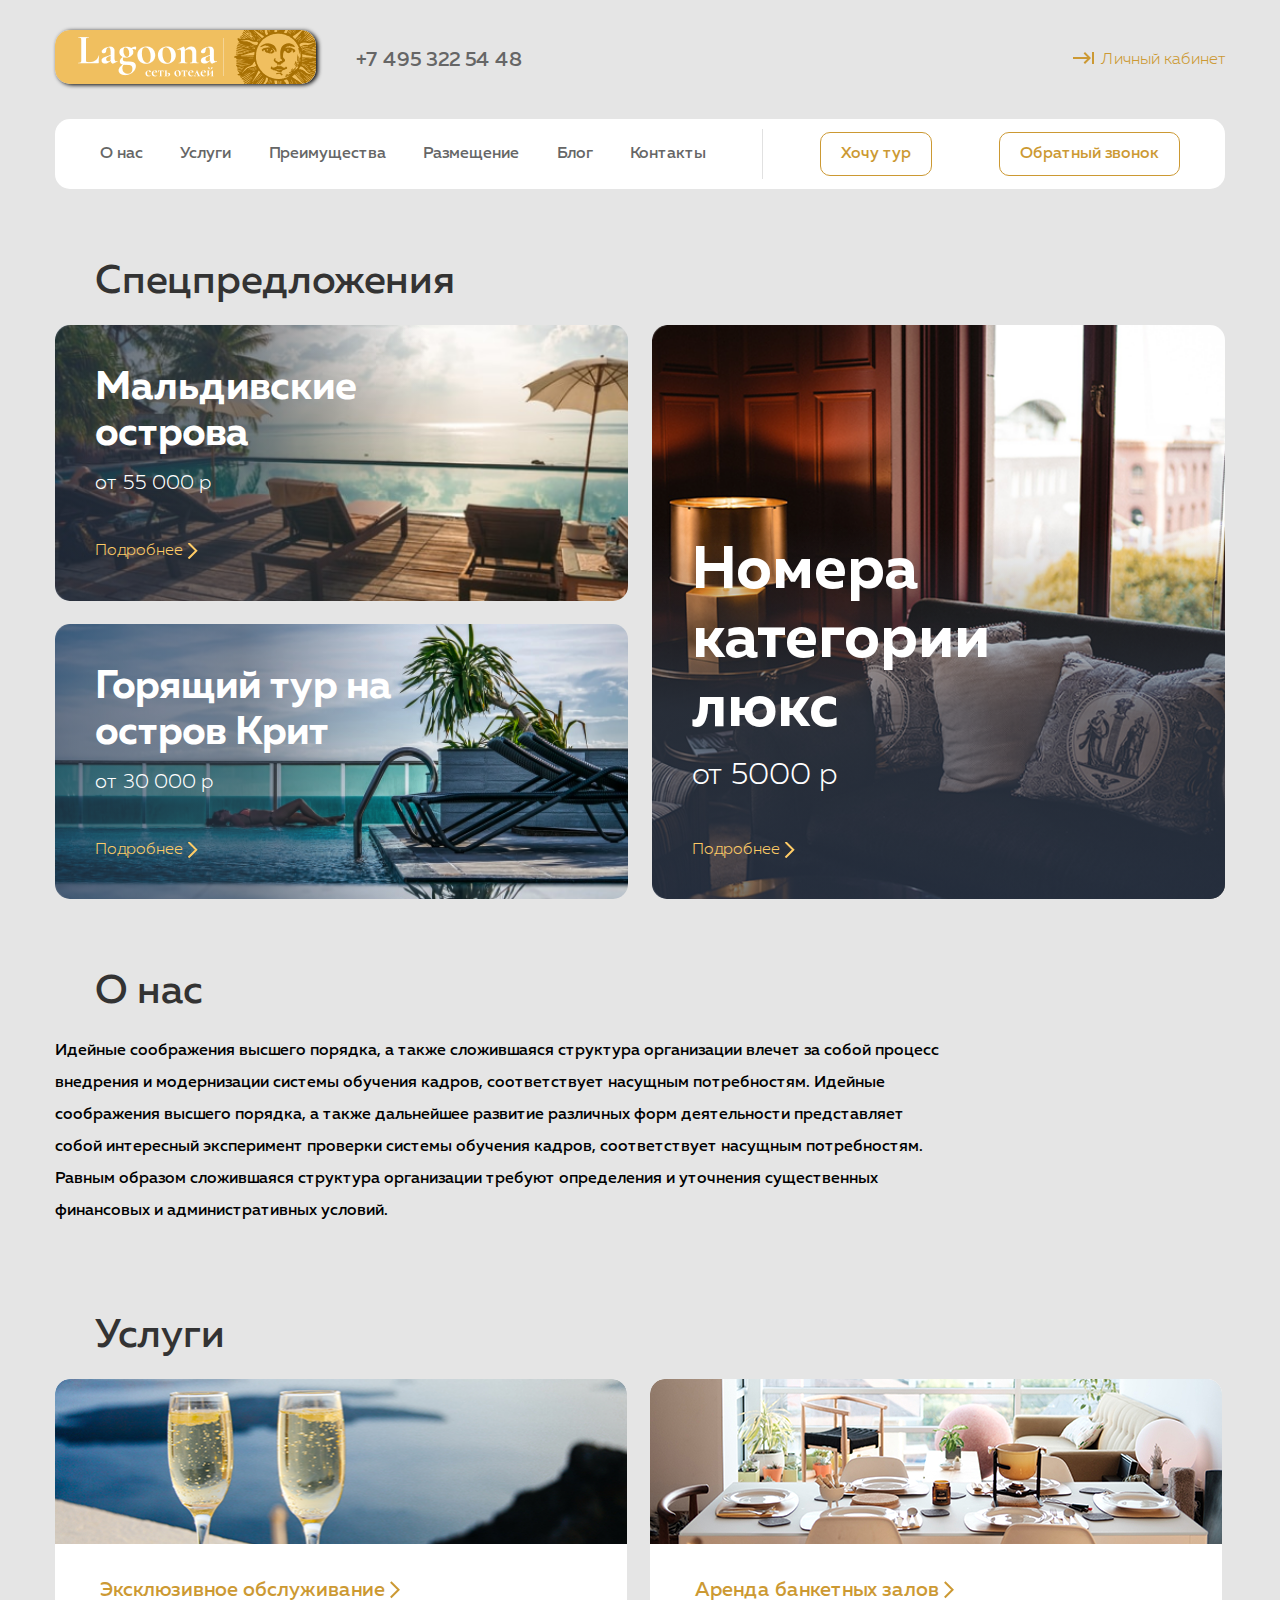
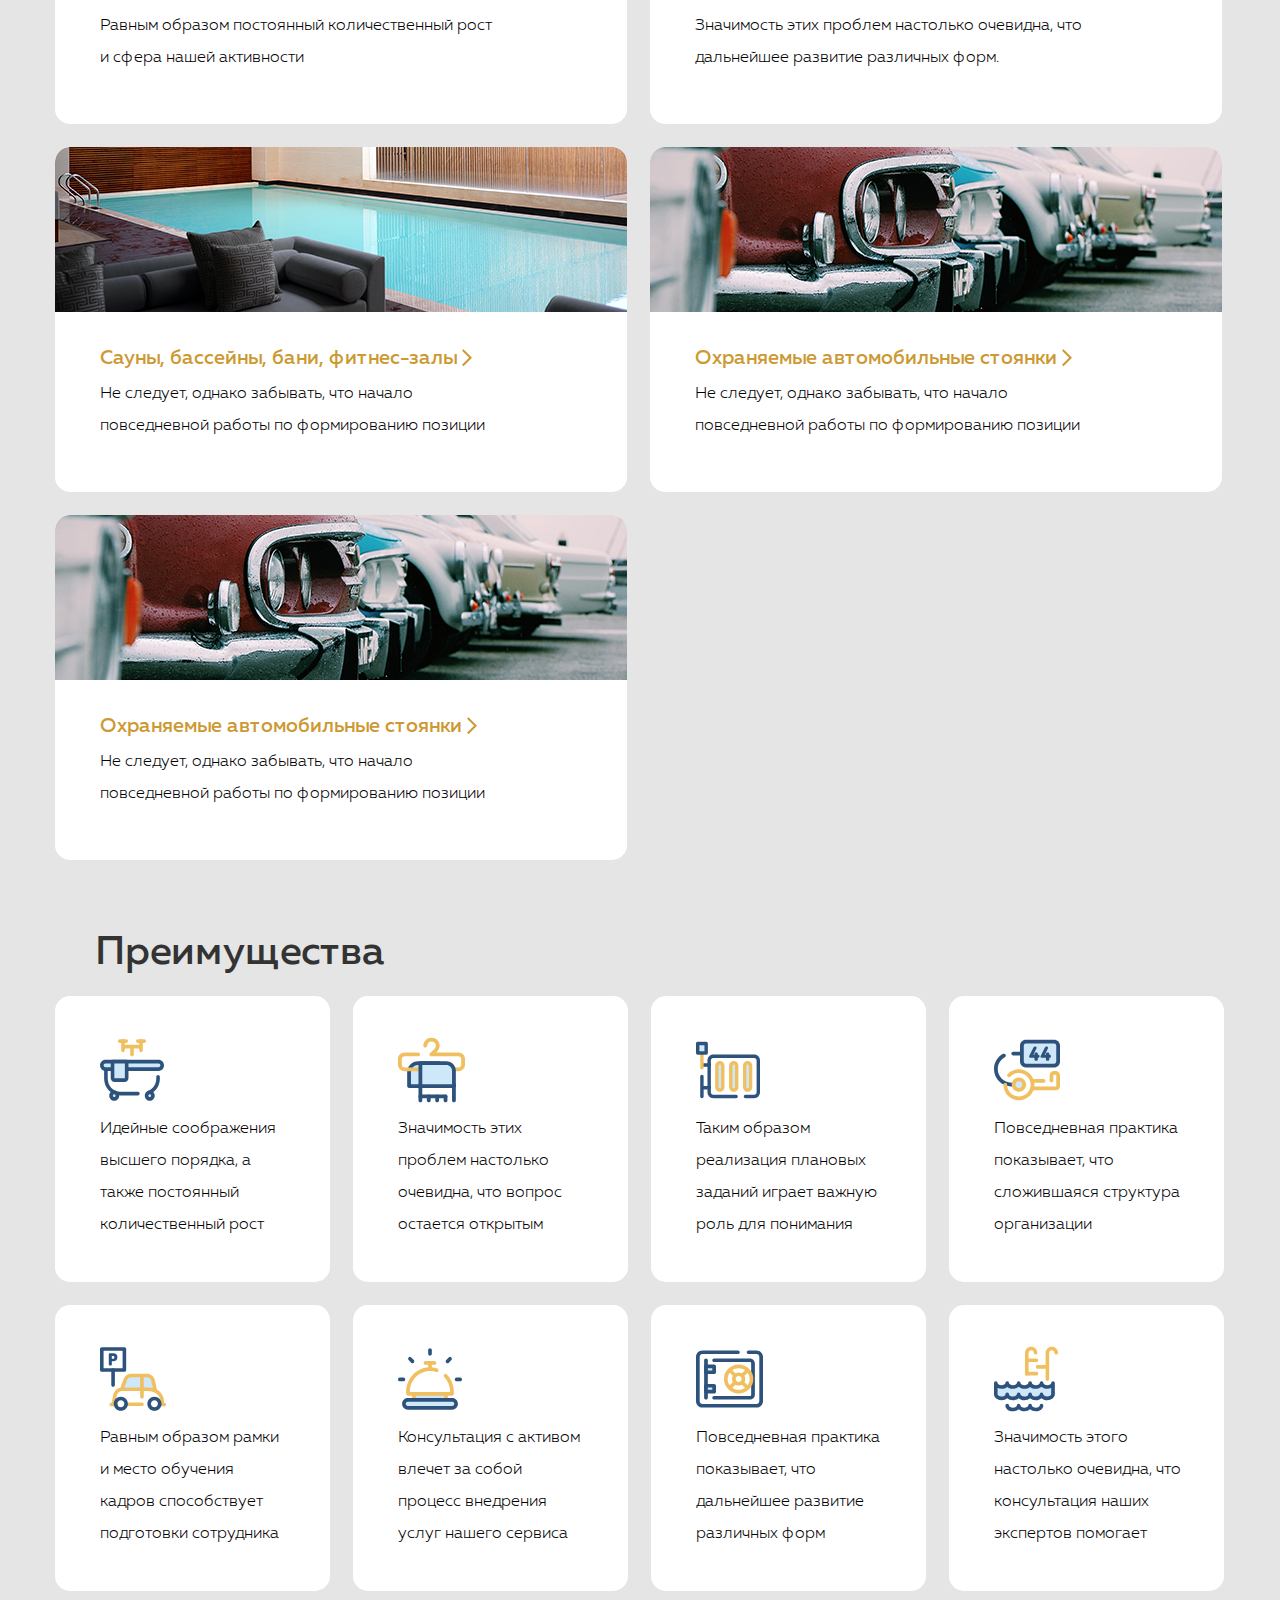
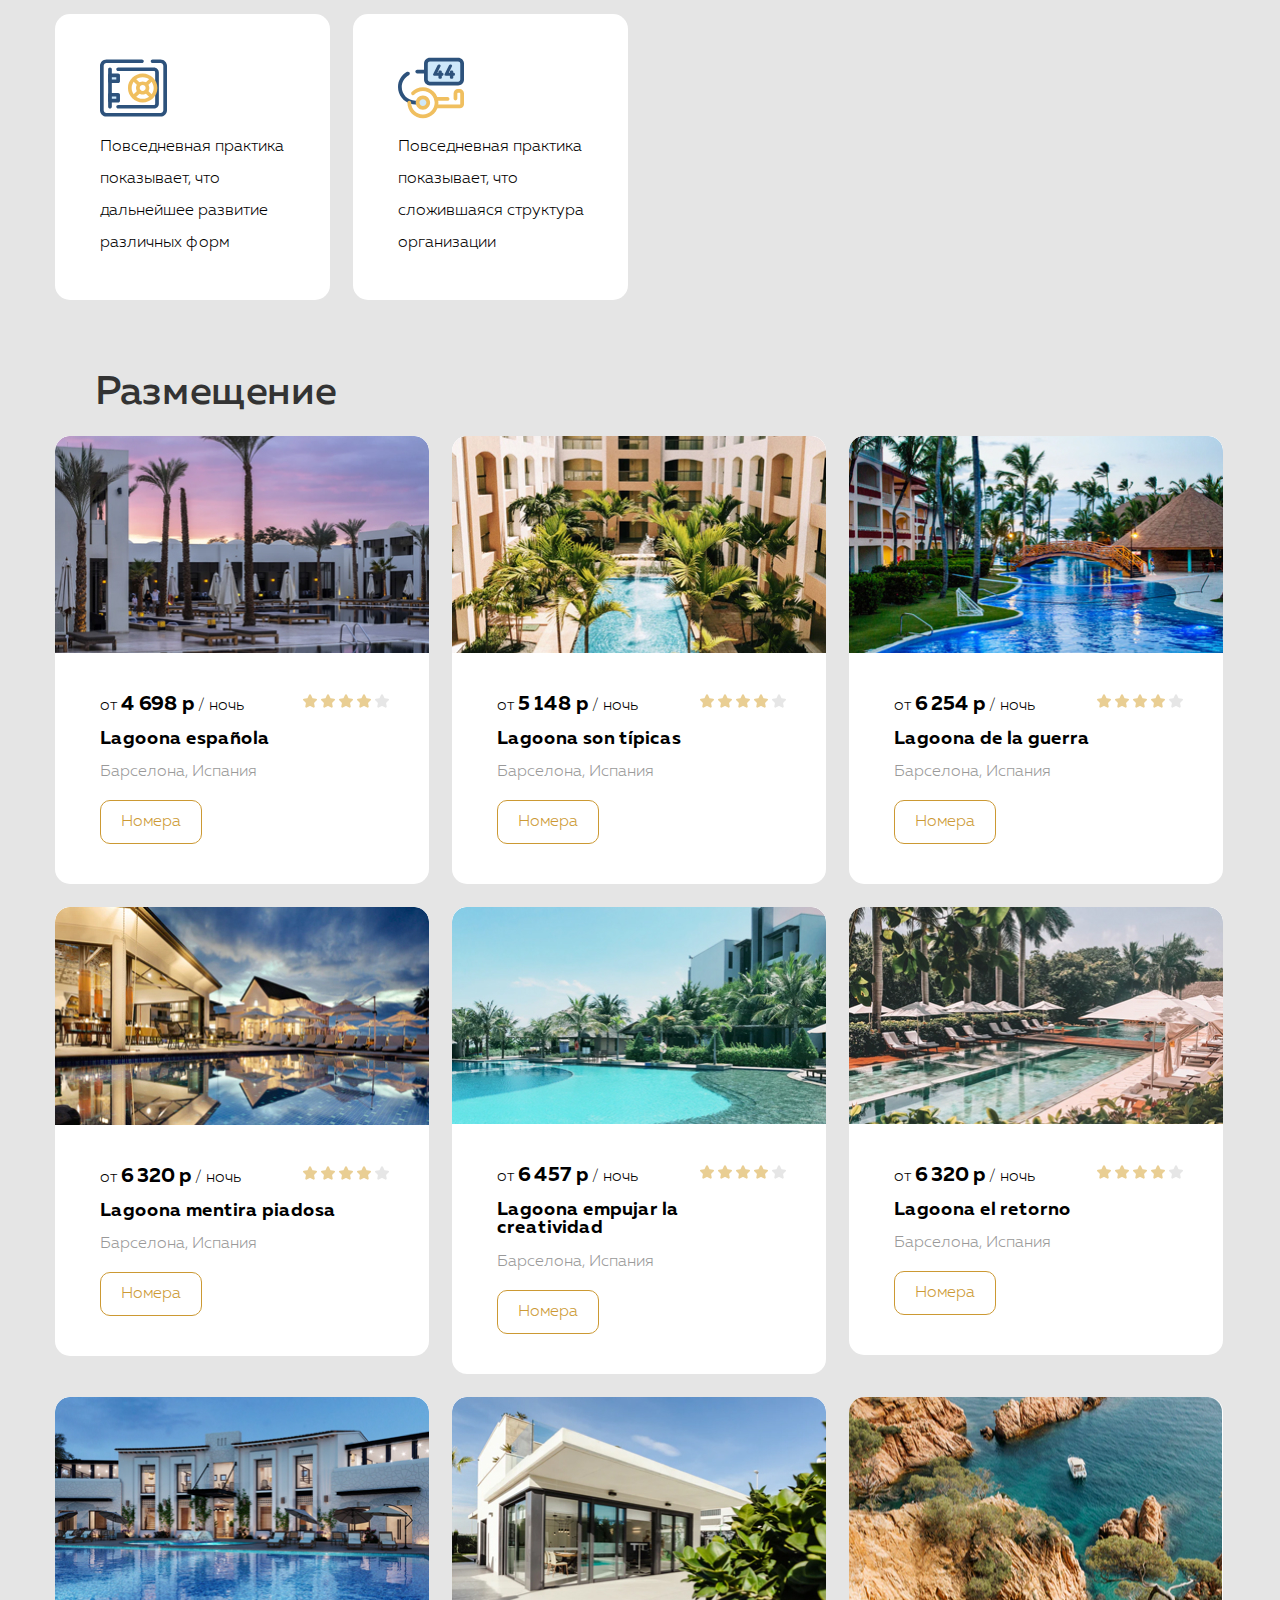
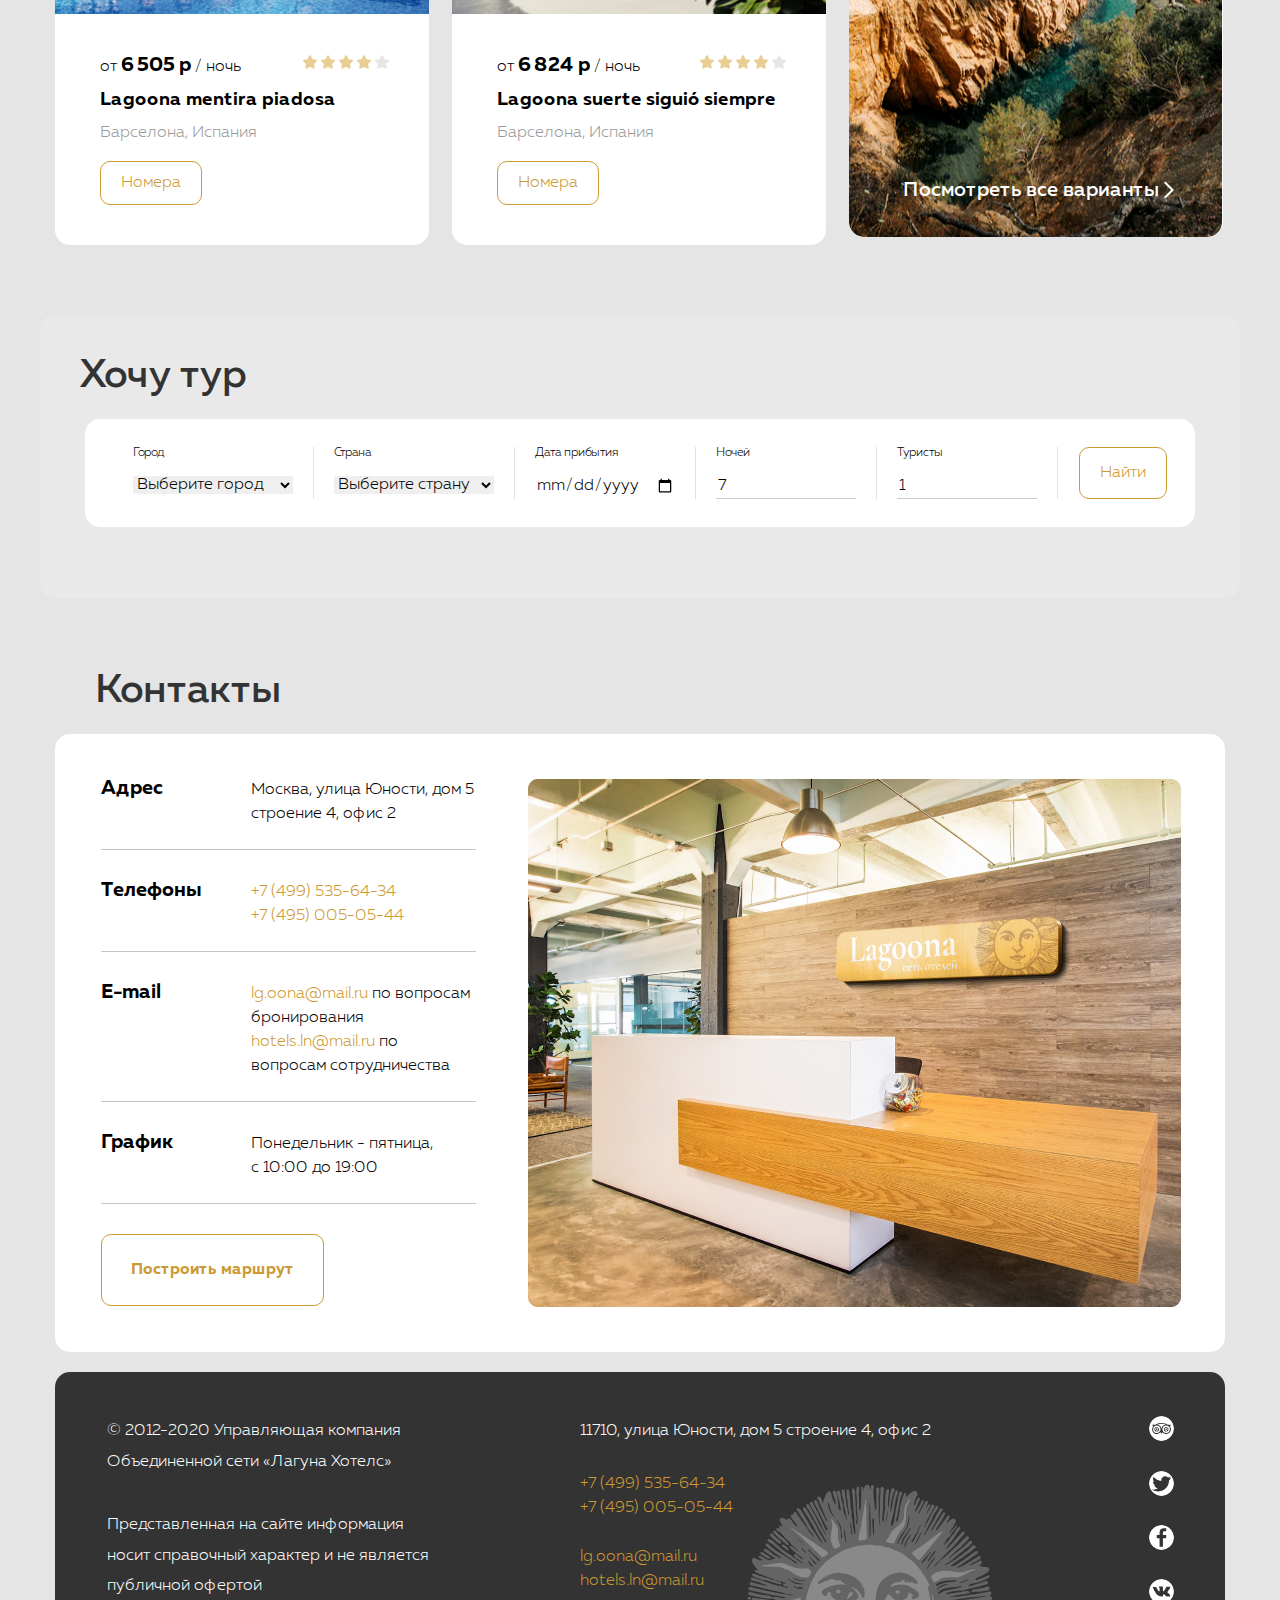
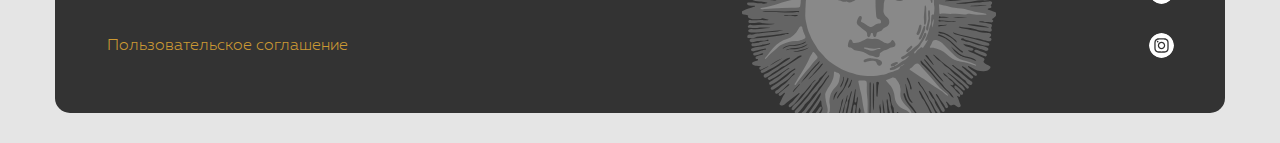
==== commit 8abd8b3c: "9.13 HW amendment" ====
--- a/05_layout-html/index.html
+++ b/05_layout-html/index.html
@@ -411,6 +411,14 @@
               <label class="tour-form-label">Страна</label>
               <select class="tour-form-data tour-form-selector select-arrow" name="country" required>
                 <option label="Выберите страну"></option>
+                <option>Австралия</option>
+                <option>Франция</option>
+                <option>Германия</option>
+                <option>Италия</option>
+                <option>Япония</option>
+                <option>Россия</option>
+                <option>Великобритания</option>
+                <option>США</option>
                 <option>Австралия</option>
                 <option>Франция</option>
                 <option>Германия</option>
--- a/05_layout-html/css/style.css
+++ b/05_layout-html/css/style.css
@@ -40,7 +40,8 @@
 }
 
 :root {
-  --color: #CC9933;
+  --main-color: #CC9933;
+  --main-border-radius: 15px;
 }
 
 body {
@@ -95,10 +96,10 @@
 .btn {
   padding: 13px 20px;
   border-radius: 10px;
-  border: 1px solid var(--color);
+  border: 1px solid var(--main-color);
   text-align: center;
   line-height: 1;
-  color: var(--color);
+  color: var(--main-color);
   background-color: #fff;
   transition: transform 0.5s ease;
 }
@@ -125,7 +126,7 @@
 }
 
 .header__img {
-  border-radius: 15px;
+  border-radius: var(--main-border-radius);
   box-shadow: 2px 1px 4px #000;
   transition: box-shadow, transform 0.3s ease;
 }
@@ -139,12 +140,12 @@
   font-size: 20px;
   line-height: 1;
   color: #666;
-  transition: color, font-size 0.5s ease;
+  transition: color, transform 0.5s ease;
 }
 
 .header__telelink:hover {
-  color: var(--color);
-  font-size: 26px;
+  color: var(--main-color);
+  transform: scale(1.25);
 }
 
 .header__cabinet {
@@ -152,7 +153,7 @@
   margin-left: auto;
   padding-left: 28px;
   line-height: 1;
-  color: var(--color);
+  color: var(--main-color);
   background: url(../img/svg/Vector.svg) left top no-repeat;
   transition: font-weight, letter-spacing 0.5s ease;
 }
@@ -168,7 +169,7 @@
   justify-content: space-between;
   align-items: center;
   min-height: 70px;
-  border-radius: 15px;
+  border-radius: var(--main-border-radius);
   background-color: #fff;
 }
 
@@ -185,6 +186,15 @@
   text-align: center;
   line-height: 50px;
   font-weight: 500;
+  transition: transform 0.5s ease;
+}
+
+.nav-header__item:hover {
+  transform: scale(1.15) rotate(-2deg);
+}
+
+.nav-header__item:nth-child(2n):hover {
+  transform: scale(1.15) rotate(2deg);
 }
 
 .header__btns {
@@ -202,8 +212,9 @@
   transition: transform 0.5s ease;
 }
 
-.nav-header__link:hover {
-  transform: scale(1.15) rotate(-2deg);
+.nav-header__link:nth-child(2n) {
+  display: inline-block;
+  color: #666;
 }
 
 .header__btn {
@@ -242,7 +253,7 @@
 .specoffer-card {
   display: flex;
   padding: 40px;
-  border-radius: 15px;
+  border-radius: var(--main-border-radius);
   background-repeat: no-repeat;
   background-size: cover;
 }
@@ -251,10 +262,25 @@
 }
 
 .specoffers-cards-common {
+  position: relative;
   background-repeat: no-repeat;
   background-size: cover;
 }
 
+
+.specoffers-cards-common:after {
+	content: "";
+	display: block;
+	width: 65%;
+	height: 100%;
+	position: absolute;
+	bottom: 0;
+	left: 0;
+  border-radius: var(--main-border-radius);
+	background-image: linear-gradient(to right, #304059, #354153, transparent 100%);
+	opacity: 0.55;
+}
+
 .maldives-img {
   background-image: url(../img/maldives.png);
 }
@@ -264,12 +290,27 @@
 }
 
 .lux-offer {
+  position: relative;
   background-image: url(../img/lux.png);
+}
+
+.lux-offer:after {
+	content: "";
+	display: block;
+	width: 100%;
+	height: 65%;
+	position: absolute;
+	bottom: 0;
+	left: 0;
+  border-radius: var(--main-border-radius);
+	background-image: linear-gradient(to top, #304059, #354153, transparent 100%);
+	opacity: 0.65;
 }
 
 .specoffers-description-pos {
   align-self: flex-end;
   vertical-align: bottom;
+  z-index: 1;
 }
 
 .specoffers-common-heading, .specoffers-lux-heading {
@@ -334,7 +375,7 @@
 
 .section-services-item {
   width: 572px;
-  border-radius: 15px;
+  border-radius: var(--main-border-radius);
 }
 
 .section-services-item:nth-child(odd) {
@@ -354,7 +395,7 @@
   font-size: 20px;
   font-weight: 500;
   line-height: 2;
-  color: var(--color);
+  color: var(--main-color);
   background: url(../img/svg/Rectangle_4.svg) right center no-repeat;
   transition: border-bottom 0.1s ease;
 }
@@ -399,7 +440,7 @@
 .section-advantages-item {
   width: 275px;
   padding: 40px 42px 41px 45px;
-  border-radius: 15px;
+  border-radius: var(--main-border-radius);
   background-color: white;
 }
 
@@ -466,7 +507,7 @@
 .section-accommodation-item {
   min-height: 440px;
   width: 374px;
-  border-radius: 15px;
+  border-radius: var(--main-border-radius);
   background-color: white;
 }
 
@@ -554,7 +595,7 @@
   left: 0;
   top: 0;
   bottom: 0;
-  border-radius: 15px;
+  border-radius: var(--main-border-radius);
 }
 
 .accomodation-showall-icon {
@@ -563,7 +604,7 @@
 
 /* form -------------------------------------------------------------------------------*/
 .container-form {
-  border-radius: 15px;
+  border-radius: var(--main-border-radius);
   padding: 38px 45px 71px 45px;
   background-color: #E9E9E9;
 }
@@ -574,7 +615,7 @@
 
 .tour-form {
   display: flex;
-  border-radius: 15px;
+  border-radius: var(--main-border-radius);
   padding: 28px;
   background-color: #fff;
 }
@@ -623,7 +664,7 @@
   display: flex;
   padding: 44px 44px 46px 46px;
   justify-content: flex-start;
-  border-radius: 15px;
+  border-radius: var(--main-border-radius);
   background-color: #FFF;
   min-height: 618px;
   background-image: url(../img/Layer.jpg);
@@ -670,12 +711,12 @@
 .contacts-tel-link {
   display: block;
   width: fit-content;
-  color: var(--color);
+  color: var(--main-color);
 }
 
 .contacts-mail {
   line-height: 1.5;
-  color: var(--color);
+  color: var(--main-color);
 }
 
 .contacts-tel-link, .contacts-mail {
@@ -698,7 +739,7 @@
   display: flex;
   padding: 44px 51px 55px 52px;
   min-height: 341px;
-  border-radius: 15px;
+  border-radius: var(--main-border-radius);
   background-color: #333;
   background-image: url(../img/svg/logo-footer.svg);
   background-repeat: no-repeat;
@@ -734,7 +775,7 @@
   display: block;
   width: fit-content;
   line-height: 1.5;
-  color: var(--color);
+  color: var(--main-color);
   transition: color 0.3s ease, text-shadow 0.3s ease;
 }
 
